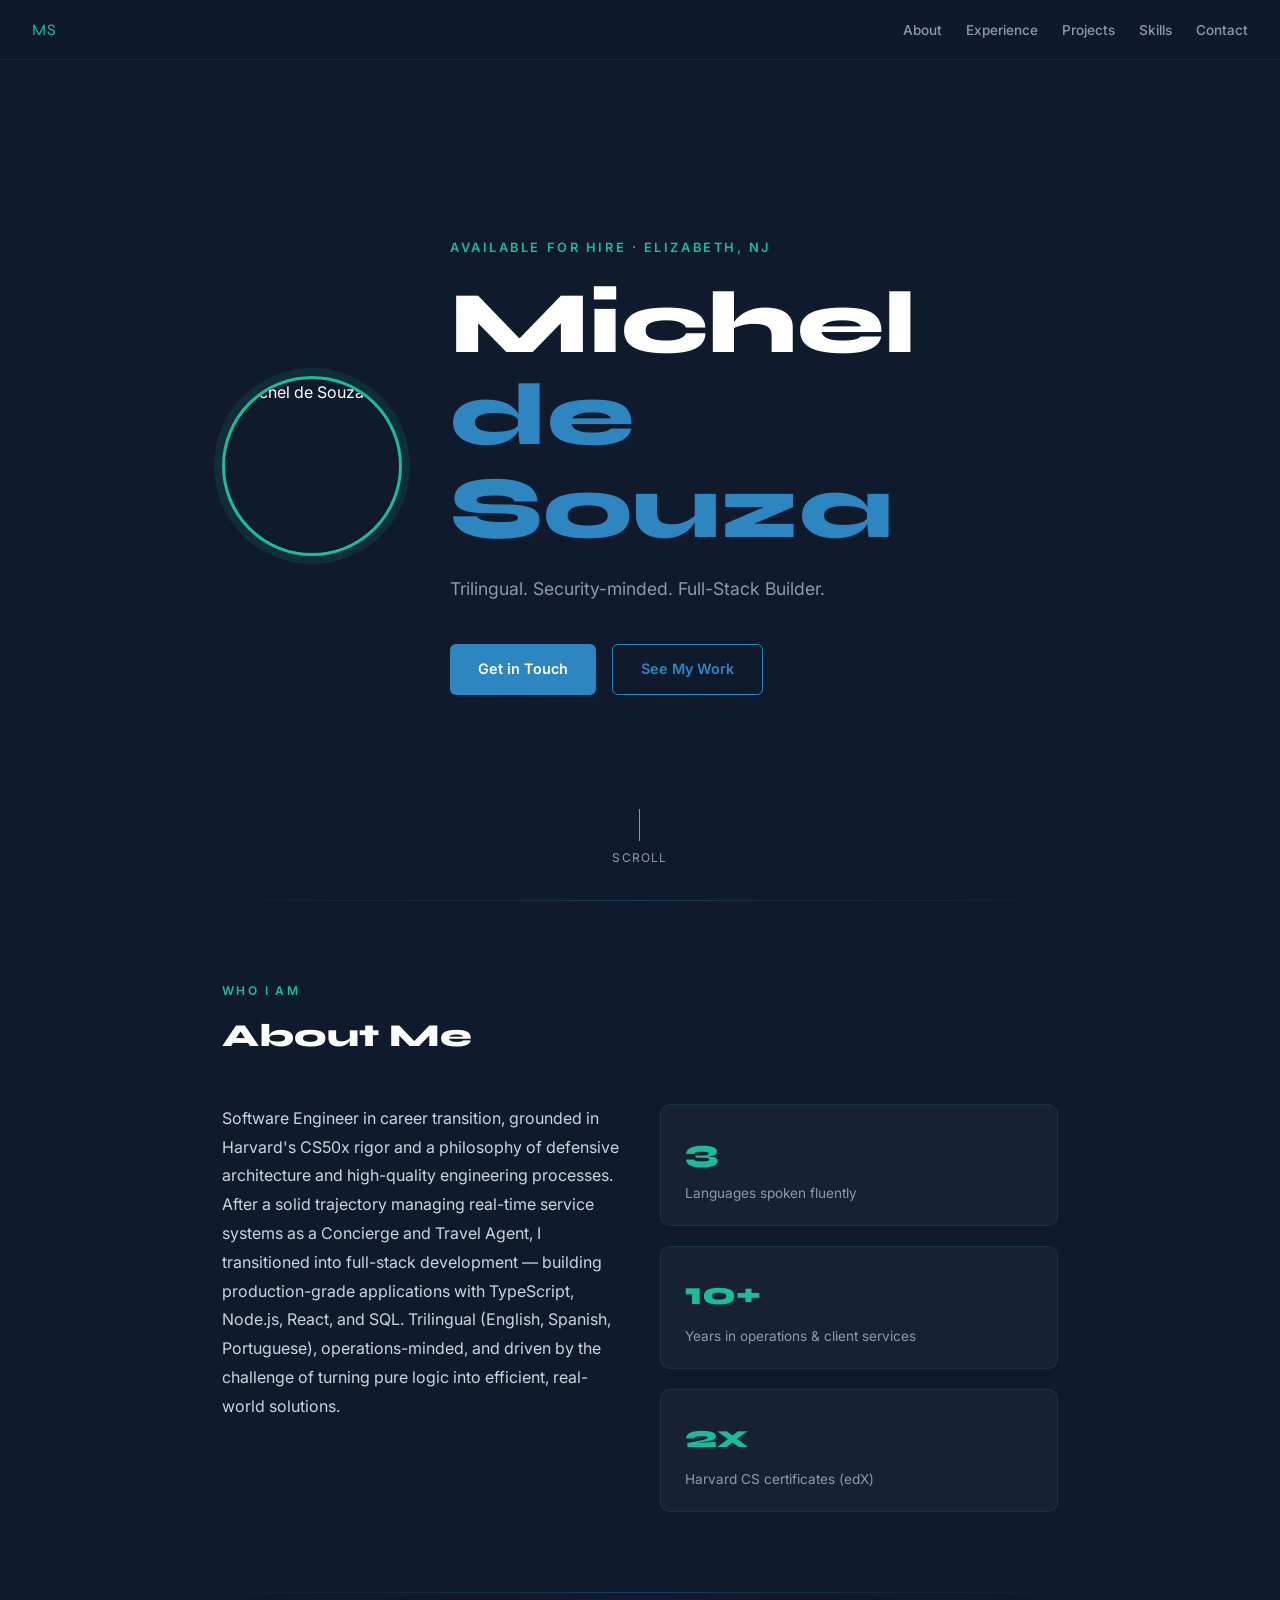
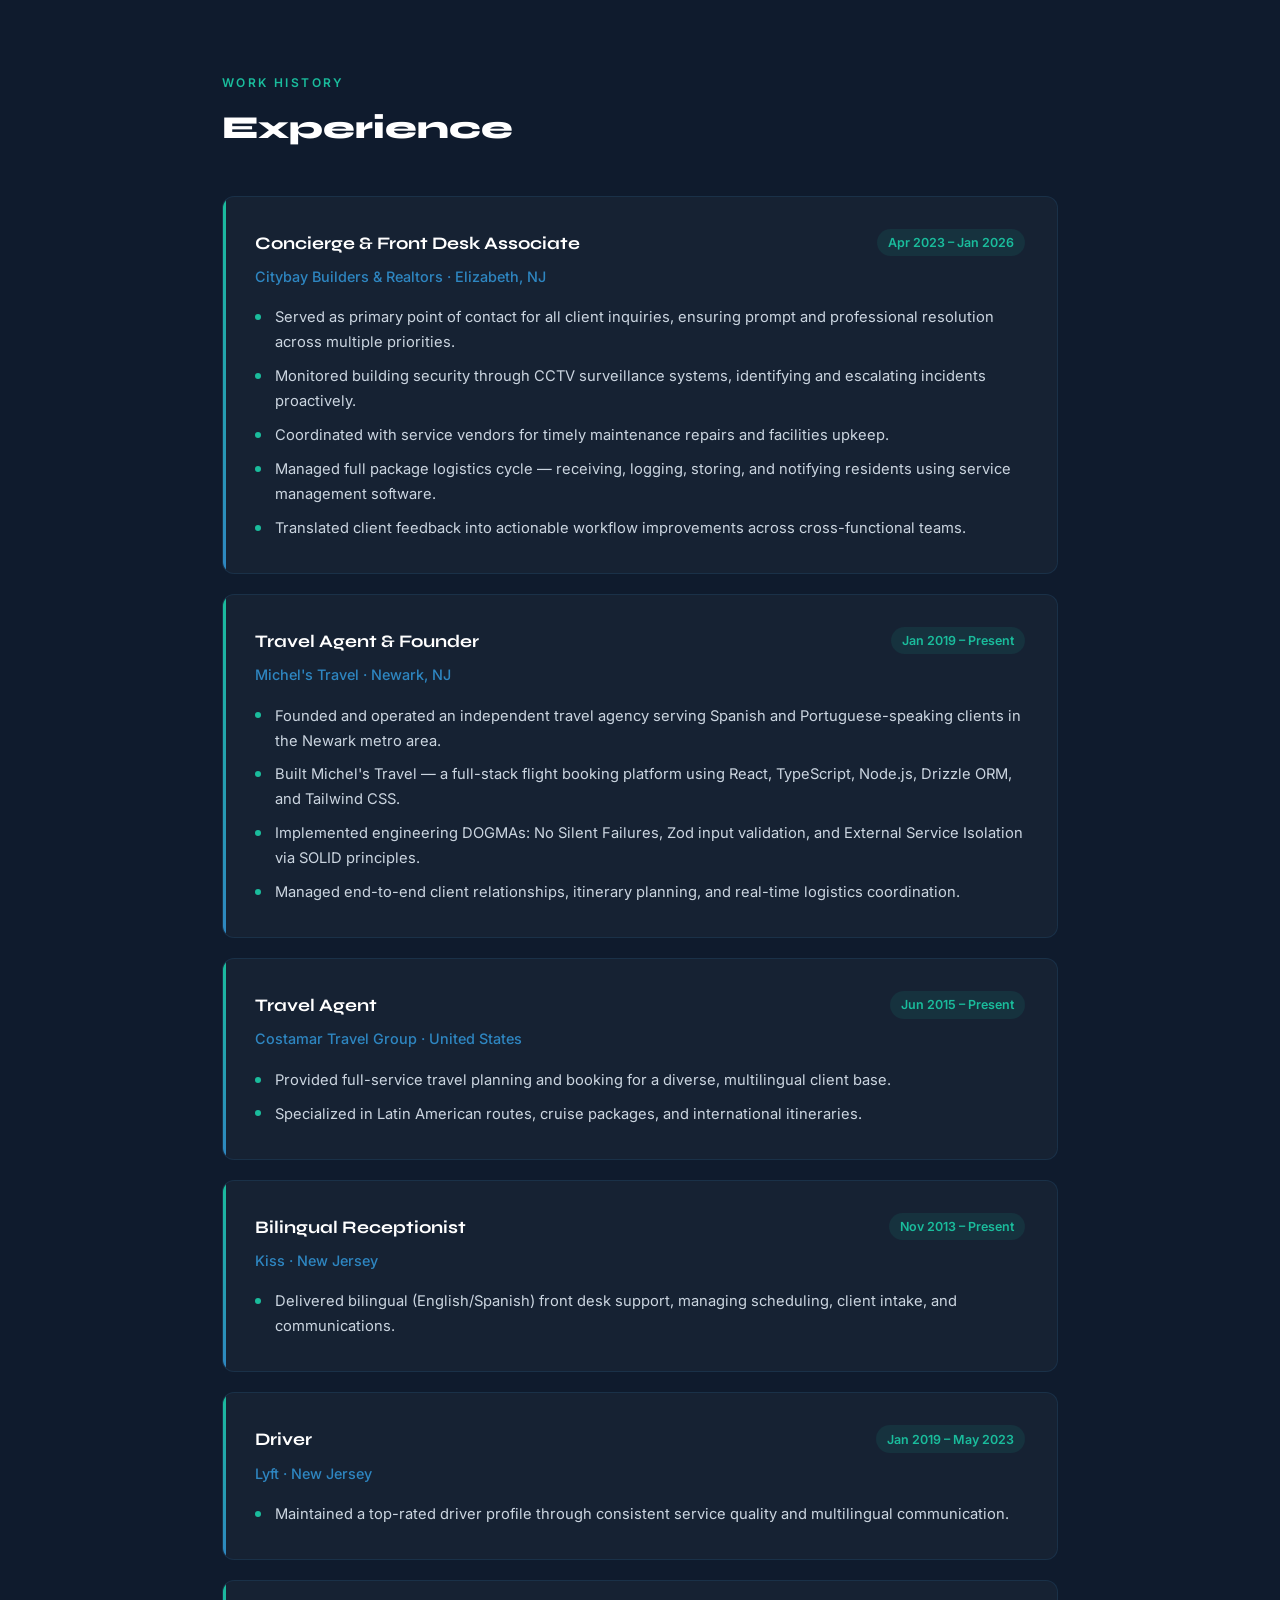
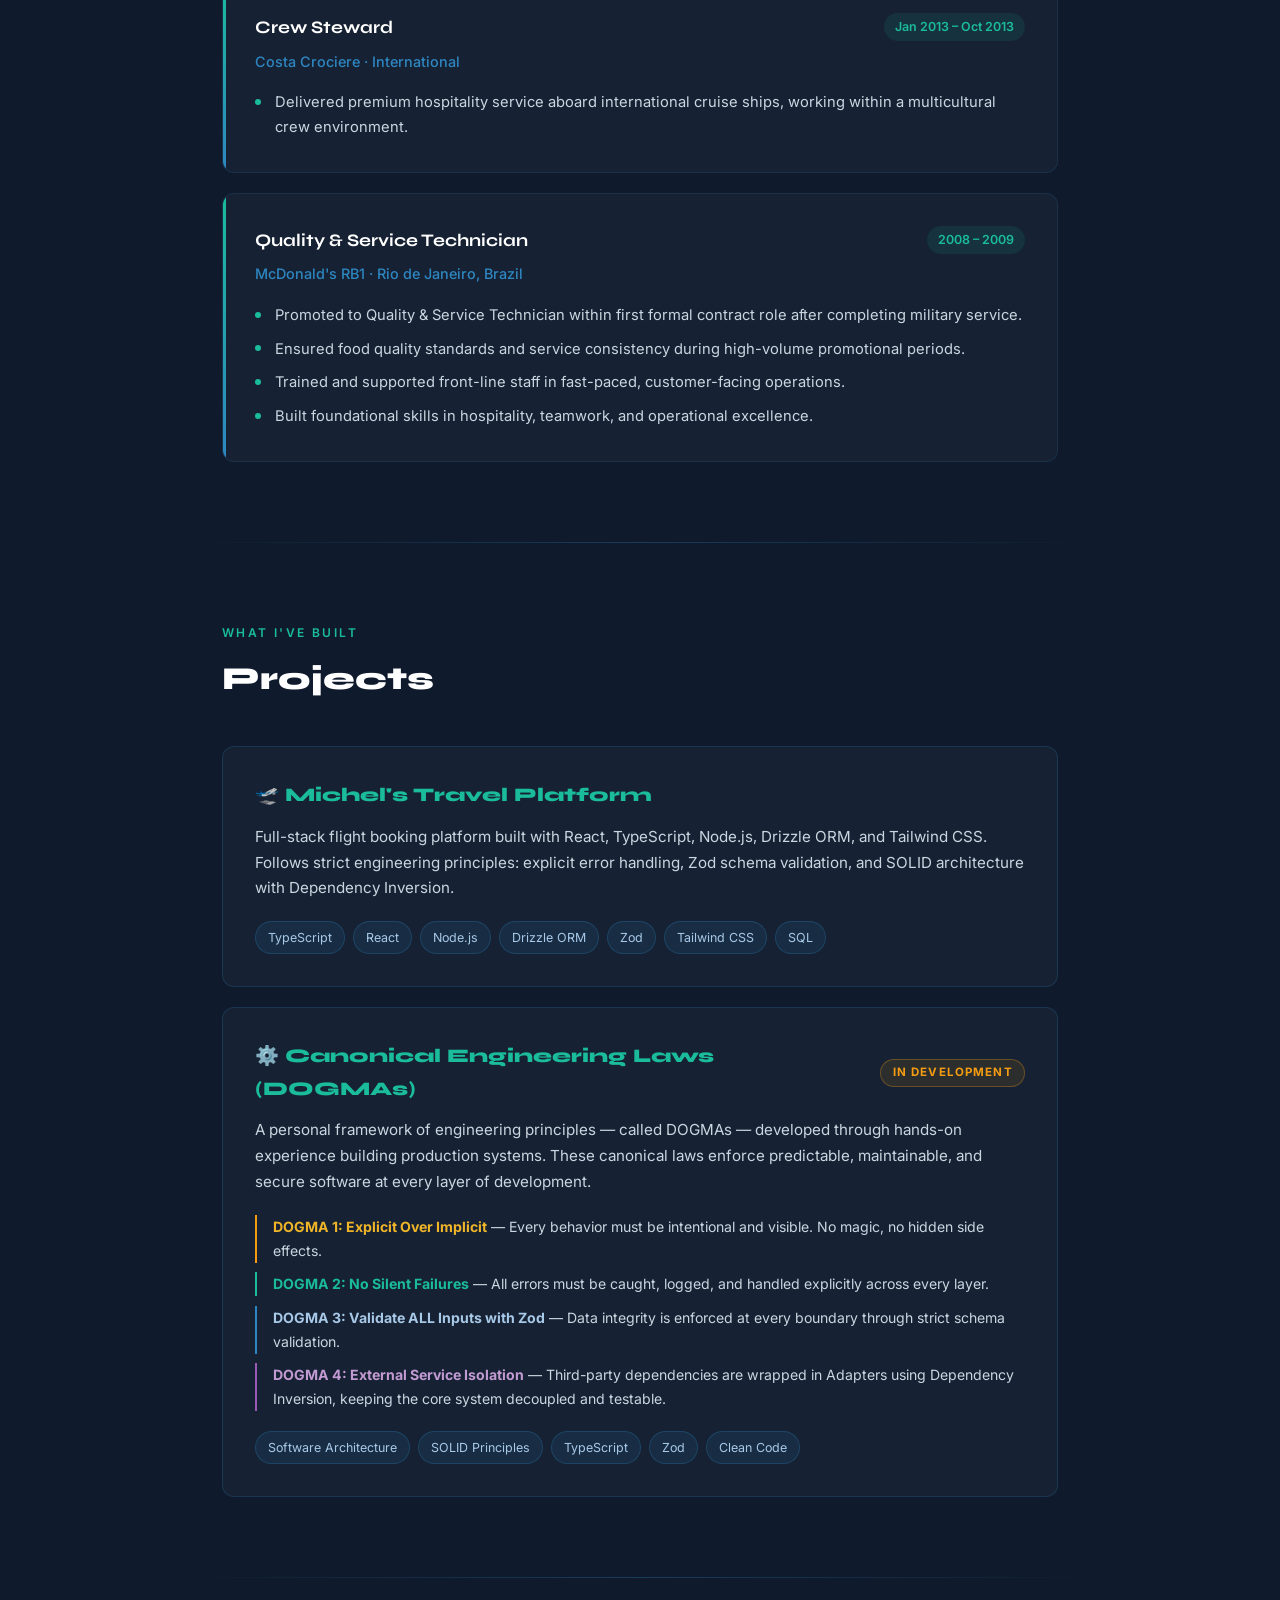
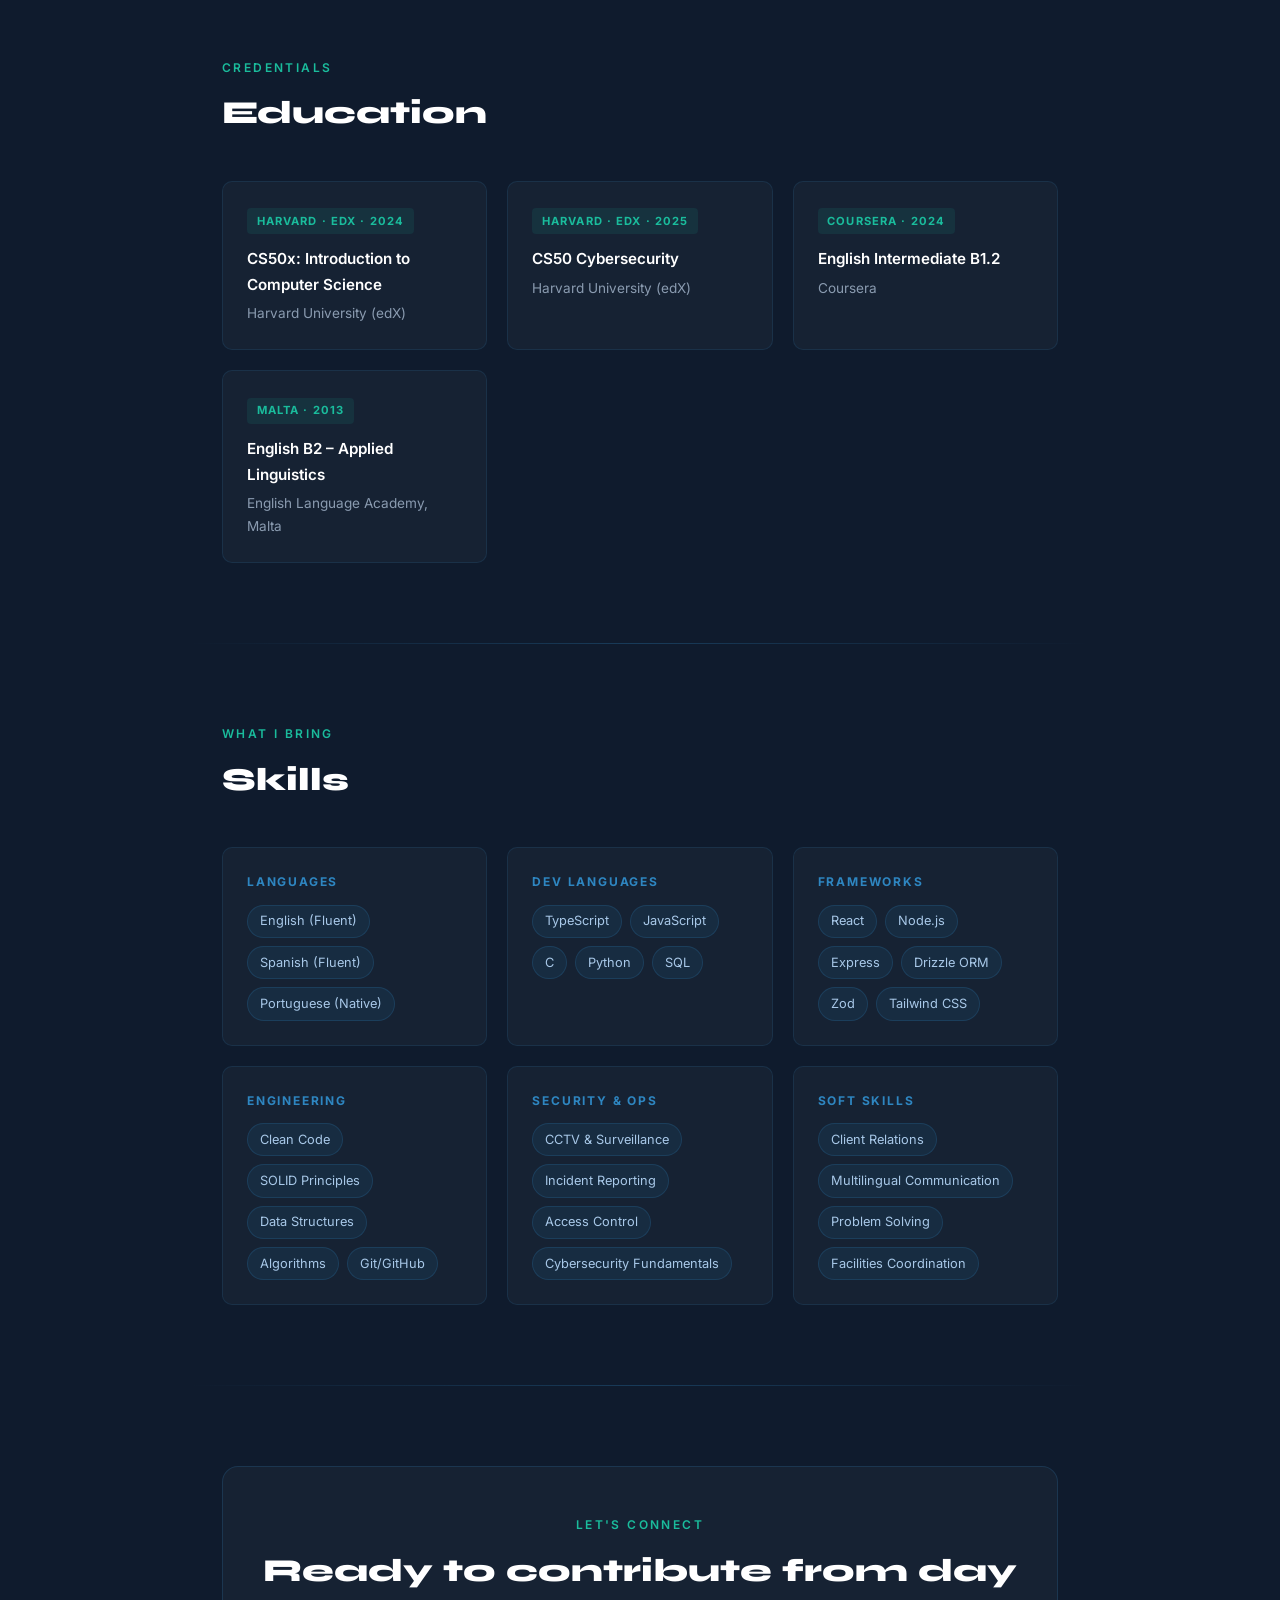
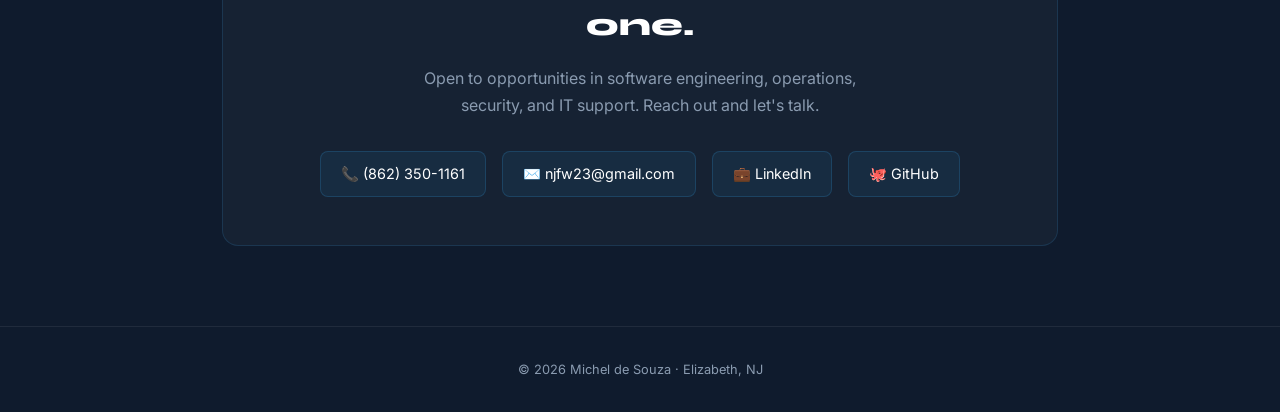
==== index.html @ 1936a8ec "Add files via upload" ====
<!DOCTYPE html>
<html lang="en">
<head>
  <meta charset="UTF-8" />
  <meta name="viewport" content="width=device-width, initial-scale=1.0" />
  <title>Michel de Souza</title>
  <link rel="preconnect" href="https://fonts.googleapis.com" />
  <link href="https://fonts.googleapis.com/css2?family=Inter:wght@300;400;500;600&family=Syne:wght@700;800&display=swap" rel="stylesheet" />
  <style>
    *, *::before, *::after { box-sizing: border-box; margin: 0; padding: 0; }
    :root {
      --navy:#0f1b2d; --blue:#1e3a5f; --accent:#2e86c1; --teal:#1abc9c;
      --muted:#8a9bb0; --white:#ffffff; --card:#162233;
    }
    html { scroll-behavior: smooth; }
    body { font-family: 'Inter', sans-serif; background: var(--navy); color: var(--white); line-height: 1.7; }

    nav {
      position: fixed; top: 0; left: 0; right: 0; z-index: 100;
      display: flex; justify-content: space-between; align-items: center;
      padding: 1rem 2rem;
      background: rgba(15,27,45,0.92); backdrop-filter: blur(10px);
      border-bottom: 1px solid rgba(46,134,193,0.15);
    }
    .nav-name { font-family: 'Syne', sans-serif; font-size: 1rem; color: var(--teal); letter-spacing: 0.05em; }
    .nav-links { display: flex; gap: 1.5rem; list-style: none; }
    .nav-links a { color: var(--muted); text-decoration: none; font-size: 0.85rem; font-weight: 500; transition: color 0.2s; }
    .nav-links a:hover { color: var(--teal); }

    .hero {
      min-height: 100vh; display: flex; flex-direction: column; justify-content: center;
      padding: 6rem 2rem 4rem; max-width: 900px; margin: 0 auto; position: relative;
    }
    .hero-inner { display: flex; align-items: center; gap: 3rem; }
    .hero-photo {
      flex-shrink: 0; width: 180px; height: 180px; border-radius: 50%;
      object-fit: cover; object-position: center top;
      border: 3px solid var(--teal);
      box-shadow: 0 0 0 8px rgba(26,188,156,0.12);
      opacity: 0; animation: fadeUp 0.6s 0.15s forwards;
    }
    .hero-text { flex: 1; }
    .hero-eyebrow { font-size: 0.8rem; font-weight: 600; letter-spacing: 0.2em; color: var(--teal); text-transform: uppercase; margin-bottom: 1.2rem; opacity: 0; animation: fadeUp 0.6s 0.1s forwards; }
    .hero h1 { font-family: 'Syne', sans-serif; font-size: clamp(2.8rem, 8vw, 5.5rem); font-weight: 800; line-height: 1.05; opacity: 0; animation: fadeUp 0.6s 0.2s forwards; }
    .hero h1 span { color: var(--accent); }
    .hero-tagline { font-size: 1.1rem; color: var(--muted); margin-top: 1.2rem; max-width: 540px; opacity: 0; animation: fadeUp 0.6s 0.35s forwards; }
    .hero-actions { display: flex; gap: 1rem; margin-top: 2.5rem; flex-wrap: wrap; opacity: 0; animation: fadeUp 0.6s 0.5s forwards; }
    .btn { display: inline-flex; align-items: center; gap: 0.5rem; padding: 0.75rem 1.75rem; border-radius: 6px; font-weight: 600; font-size: 0.9rem; text-decoration: none; transition: all 0.2s; border: none; cursor: pointer; }
    .btn-primary { background: var(--accent); color: var(--white); }
    .btn-primary:hover { background: #2574a9; transform: translateY(-1px); }
    .btn-outline { border: 1.5px solid var(--accent); color: var(--accent); background: transparent; }
    .btn-outline:hover { background: rgba(46,134,193,0.1); transform: translateY(-1px); }
    .scroll-hint { position: absolute; bottom: 2rem; left: 0; right: 0; display: flex; justify-content: center; opacity: 0; animation: fadeUp 0.6s 0.9s forwards; }
    .scroll-hint span { font-size: 0.75rem; color: var(--muted); letter-spacing: 0.1em; text-transform: uppercase; display: flex; flex-direction: column; align-items: center; gap: 0.4rem; }
    .scroll-arrow { width: 1px; height: 32px; background: var(--muted); animation: scrollPulse 1.5s ease-in-out infinite; }

    section { padding: 5rem 2rem; max-width: 900px; margin: 0 auto; }
    .section-label { font-size: 0.75rem; font-weight: 600; letter-spacing: 0.2em; color: var(--teal); text-transform: uppercase; margin-bottom: 0.5rem; }
    .section-title { font-family: 'Syne', sans-serif; font-size: 2rem; font-weight: 800; margin-bottom: 2.5rem; }
    .section-divider { width: 100%; height: 1px; background: linear-gradient(to right, transparent, rgba(46,134,193,0.3), transparent); max-width: 900px; margin: 0 auto; }

    .about-grid { display: grid; grid-template-columns: 1fr 1fr; gap: 2.5rem; align-items: start; }
    .about-text { font-size: 1rem; color: #cbd5e0; line-height: 1.8; }
    .about-stats { display: flex; flex-direction: column; gap: 1.25rem; }
    .stat-card { background: var(--card); border: 1px solid rgba(46,134,193,0.15); border-radius: 10px; padding: 1.25rem 1.5rem; }
    .stat-number { font-family: 'Syne', sans-serif; font-size: 2rem; font-weight: 800; color: var(--teal); }
    .stat-desc { font-size: 0.85rem; color: var(--muted); margin-top: 0.2rem; }

    .exp-list { display: flex; flex-direction: column; gap: 1.25rem; }
    .exp-card { background: var(--card); border: 1px solid rgba(46,134,193,0.15); border-radius: 12px; padding: 2rem; position: relative; overflow: hidden; }
    .exp-card::before { content: ''; position: absolute; left: 0; top: 0; bottom: 0; width: 3px; background: linear-gradient(to bottom, var(--teal), var(--accent)); }
    .exp-header { display: flex; justify-content: space-between; align-items: flex-start; flex-wrap: wrap; gap: 0.5rem; margin-bottom: 0.4rem; }
    .exp-title { font-family: 'Syne', sans-serif; font-size: 1.1rem; font-weight: 700; }
    .exp-period { font-size: 0.78rem; color: var(--teal); font-weight: 600; background: rgba(26,188,156,0.1); padding: 0.2rem 0.7rem; border-radius: 20px; white-space: nowrap; }
    .exp-company { color: var(--accent); font-size: 0.9rem; font-weight: 500; margin-bottom: 1rem; }
    .exp-bullets { list-style: none; display: flex; flex-direction: column; gap: 0.55rem; }
    .exp-bullets li { font-size: 0.92rem; color: #cbd5e0; padding-left: 1.25rem; position: relative; }
    .exp-bullets li::before { content: ''; position: absolute; left: 0; top: 0.6em; width: 6px; height: 6px; border-radius: 50%; background: var(--teal); }

    .project-card { background: var(--card); border: 1px solid rgba(46,134,193,0.2); border-radius: 12px; padding: 2rem; }
    .project-name { font-family: 'Syne', sans-serif; font-size: 1.2rem; font-weight: 800; margin-bottom: 0.75rem; color: var(--teal); }
    .project-desc { font-size: 0.95rem; color: #cbd5e0; margin-bottom: 1.25rem; line-height: 1.7; }
    .tech-tags { display: flex; flex-wrap: wrap; gap: 0.5rem; }
    .tech-tag { font-size: 0.78rem; background: rgba(46,134,193,0.12); color: #a8c8e8; padding: 0.3rem 0.75rem; border-radius: 20px; border: 1px solid rgba(46,134,193,0.25); }

    .edu-grid { display: grid; grid-template-columns: repeat(auto-fill, minmax(240px,1fr)); gap: 1.25rem; }
    .edu-card { background: var(--card); border: 1px solid rgba(46,134,193,0.15); border-radius: 10px; padding: 1.5rem; }
    .edu-badge { display: inline-block; font-size: 0.7rem; font-weight: 700; letter-spacing: 0.1em; text-transform: uppercase; color: var(--teal); background: rgba(26,188,156,0.1); padding: 0.2rem 0.6rem; border-radius: 4px; margin-bottom: 0.75rem; }
    .edu-degree { font-weight: 600; font-size: 0.95rem; margin-bottom: 0.3rem; }
    .edu-school { font-size: 0.85rem; color: var(--muted); }

    .skills-grid { display: grid; grid-template-columns: repeat(auto-fill, minmax(260px, 1fr)); gap: 1.25rem; }
    .skill-card { background: var(--card); border: 1px solid rgba(46,134,193,0.15); border-radius: 10px; padding: 1.5rem; }
    .skill-cat { font-size: 0.75rem; font-weight: 700; letter-spacing: 0.15em; text-transform: uppercase; color: var(--accent); margin-bottom: 0.75rem; }
    .skill-tags { display: flex; flex-wrap: wrap; gap: 0.5rem; }
    .skill-tag { font-size: 0.8rem; background: rgba(46,134,193,0.1); color: #a8c8e8; padding: 0.3rem 0.75rem; border-radius: 20px; border: 1px solid rgba(46,134,193,0.2); }

    .contact-card { background: var(--card); border: 1px solid rgba(46,134,193,0.2); border-radius: 16px; padding: 3rem 2.5rem; text-align: center; }
    .contact-card p { color: var(--muted); max-width: 480px; margin: 0.75rem auto 2rem; }
    .contact-links { display: flex; justify-content: center; gap: 1rem; flex-wrap: wrap; }
    .contact-item { display: flex; align-items: center; gap: 0.5rem; background: rgba(46,134,193,0.1); border: 1px solid rgba(46,134,193,0.25); padding: 0.6rem 1.25rem; border-radius: 8px; color: var(--white); font-size: 0.9rem; text-decoration: none; transition: all 0.2s; }
    .contact-item:hover { background: rgba(46,134,193,0.2); transform: translateY(-1px); }

    footer { text-align: center; padding: 2rem; border-top: 1px solid rgba(255,255,255,0.07); color: var(--muted); font-size: 0.8rem; }

    @keyframes fadeUp { from { opacity: 0; transform: translateY(20px); } to { opacity: 1; transform: translateY(0); } }
    @keyframes scrollPulse { 0%, 100% { opacity: 0.3; } 50% { opacity: 1; } }
    @media (max-width: 640px) { nav { padding: 0.75rem 1rem; } .nav-links { gap: 0.75rem; } .about-grid { grid-template-columns: 1fr; } .hero-inner { flex-direction: column; text-align: center; gap: 1.5rem; } .hero-photo { width: 130px; height: 130px; } }
  </style>
</head>
<body>

<nav>
  <div class="nav-name">MS</div>
  <ul class="nav-links">
    <li><a href="#about">About</a></li>
    <li><a href="#experience">Experience</a></li>
    <li><a href="#projects">Projects</a></li>
    <li><a href="#skills">Skills</a></li>
    <li><a href="#contact">Contact</a></li>
  </ul>
</nav>

<div class="hero">
  <div class="hero-inner">
    <img src="photo.jpg" alt="Michel de Souza" class="hero-photo" />
    <div class="hero-text">
      <div class="hero-eyebrow">Available for hire · Elizabeth, NJ</div>
      <h1>Michel <span>de Souza</span></h1>
      <p class="hero-tagline">Trilingual. Security-minded. Full-Stack Builder.</p>
      <div class="hero-actions">
        <a href="#contact" class="btn btn-primary">Get in Touch</a>
        <a href="#projects" class="btn btn-outline">See My Work</a>
      </div>
    </div>
  </div>
  <div class="scroll-hint"><span><div class="scroll-arrow"></div>scroll</span></div>
</div>

<div class="section-divider"></div>

<section id="about">
  <div class="section-label">Who I am</div>
  <div class="section-title">About Me</div>
  <div class="about-grid">
    <p class="about-text">Software Engineer in career transition, grounded in Harvard's CS50x rigor and a philosophy of defensive architecture and high-quality engineering processes. After a solid trajectory managing real-time service systems as a Concierge and Travel Agent, I transitioned into full-stack development — building production-grade applications with TypeScript, Node.js, React, and SQL. Trilingual (English, Spanish, Portuguese), operations-minded, and driven by the challenge of turning pure logic into efficient, real-world solutions.</p>
    <div class="about-stats">
      <div class="stat-card"><div class="stat-number">3</div><div class="stat-desc">Languages spoken fluently</div></div>
      <div class="stat-card"><div class="stat-number">10+</div><div class="stat-desc">Years in operations & client services</div></div>
      <div class="stat-card"><div class="stat-number">2x</div><div class="stat-desc">Harvard CS certificates (edX)</div></div>
    </div>
  </div>
</section>

<div class="section-divider"></div>

<section id="experience">
  <div class="section-label">Work History</div>
  <div class="section-title">Experience</div>
  <div class="exp-list">

    <div class="exp-card">
      <div class="exp-header"><div class="exp-title">Concierge & Front Desk Associate</div><div class="exp-period">Apr 2023 – Jan 2026</div></div>
      <div class="exp-company">Citybay Builders & Realtors · Elizabeth, NJ</div>
      <ul class="exp-bullets">
        <li>Served as primary point of contact for all client inquiries, ensuring prompt and professional resolution across multiple priorities.</li>
        <li>Monitored building security through CCTV surveillance systems, identifying and escalating incidents proactively.</li>
        <li>Coordinated with service vendors for timely maintenance repairs and facilities upkeep.</li>
        <li>Managed full package logistics cycle — receiving, logging, storing, and notifying residents using service management software.</li>
        <li>Translated client feedback into actionable workflow improvements across cross-functional teams.</li>
      </ul>
    </div>

    <div class="exp-card">
      <div class="exp-header"><div class="exp-title">Travel Agent & Founder</div><div class="exp-period">Jan 2019 – Present</div></div>
      <div class="exp-company">Michel's Travel · Newark, NJ</div>
      <ul class="exp-bullets">
        <li>Founded and operated an independent travel agency serving Spanish and Portuguese-speaking clients in the Newark metro area.</li>
        <li>Built Michel's Travel — a full-stack flight booking platform using React, TypeScript, Node.js, Drizzle ORM, and Tailwind CSS.</li>
        <li>Implemented engineering DOGMAs: No Silent Failures, Zod input validation, and External Service Isolation via SOLID principles.</li>
        <li>Managed end-to-end client relationships, itinerary planning, and real-time logistics coordination.</li>
      </ul>
    </div>

    <div class="exp-card">
      <div class="exp-header"><div class="exp-title">Travel Agent</div><div class="exp-period">Jun 2015 – Present</div></div>
      <div class="exp-company">Costamar Travel Group · United States</div>
      <ul class="exp-bullets">
        <li>Provided full-service travel planning and booking for a diverse, multilingual client base.</li>
        <li>Specialized in Latin American routes, cruise packages, and international itineraries.</li>
      </ul>
    </div>

    <div class="exp-card">
      <div class="exp-header"><div class="exp-title">Bilingual Receptionist</div><div class="exp-period">Nov 2013 – Present</div></div>
      <div class="exp-company">Kiss · New Jersey</div>
      <ul class="exp-bullets">
        <li>Delivered bilingual (English/Spanish) front desk support, managing scheduling, client intake, and communications.</li>
      </ul>
    </div>

    <div class="exp-card">
      <div class="exp-header"><div class="exp-title">Driver</div><div class="exp-period">Jan 2019 – May 2023</div></div>
      <div class="exp-company">Lyft · New Jersey</div>
      <ul class="exp-bullets">
        <li>Maintained a top-rated driver profile through consistent service quality and multilingual communication.</li>
      </ul>
    </div>

    <div class="exp-card">
      <div class="exp-header"><div class="exp-title">Crew Steward</div><div class="exp-period">Jan 2013 – Oct 2013</div></div>
      <div class="exp-company">Costa Crociere · International</div>
      <ul class="exp-bullets">
        <li>Delivered premium hospitality service aboard international cruise ships, working within a multicultural crew environment.</li>
      </ul>
    </div>

    <div class="exp-card">
      <div class="exp-header"><div class="exp-title">Quality & Service Technician</div><div class="exp-period">2008 – 2009</div></div>
      <div class="exp-company">McDonald's RB1 · Rio de Janeiro, Brazil</div>
      <ul class="exp-bullets">
        <li>Promoted to Quality & Service Technician within first formal contract role after completing military service.</li>
        <li>Ensured food quality standards and service consistency during high-volume promotional periods.</li>
        <li>Trained and supported front-line staff in fast-paced, customer-facing operations.</li>
        <li>Built foundational skills in hospitality, teamwork, and operational excellence.</li>
      </ul>
    </div>

  </div>
</section>

<div class="section-divider"></div>

<section id="projects">
  <div class="section-label">What I've built</div>
  <div class="section-title">Projects</div>
  <div class="project-card">
    <div class="project-name">🛫 Michel's Travel Platform</div>
    <div class="project-desc">Full-stack flight booking platform built with React, TypeScript, Node.js, Drizzle ORM, and Tailwind CSS. Follows strict engineering principles: explicit error handling, Zod schema validation, and SOLID architecture with Dependency Inversion.</div>
    <div class="tech-tags">
      <span class="tech-tag">TypeScript</span>
      <span class="tech-tag">React</span>
      <span class="tech-tag">Node.js</span>
      <span class="tech-tag">Drizzle ORM</span>
      <span class="tech-tag">Zod</span>
      <span class="tech-tag">Tailwind CSS</span>
      <span class="tech-tag">SQL</span>
    </div>
  </div>

  <div style="margin-top:1.25rem" class="project-card">
    <div style="display:flex;align-items:center;gap:0.75rem;margin-bottom:0.75rem">
      <div class="project-name" style="margin-bottom:0">⚙️ Canonical Engineering Laws (DOGMAs)</div>
      <span style="font-size:0.72rem;font-weight:700;letter-spacing:0.1em;text-transform:uppercase;color:#f39c12;background:rgba(243,156,18,0.1);padding:0.2rem 0.7rem;border-radius:20px;border:1px solid rgba(243,156,18,0.3);white-space:nowrap">In Development</span>
    </div>
    <div class="project-desc">A personal framework of engineering principles — called DOGMAs — developed through hands-on experience building production systems. These canonical laws enforce predictable, maintainable, and secure software at every layer of development.</div>
    <div style="display:flex;flex-direction:column;gap:0.6rem;margin-bottom:1.25rem">
      <div style="font-size:0.88rem;color:#cbd5e0;padding-left:1rem;border-left:2px solid #f39c12"><strong style="color:#f0b429">DOGMA 1: Explicit Over Implicit</strong> — Every behavior must be intentional and visible. No magic, no hidden side effects.</div>
      <div style="font-size:0.88rem;color:#cbd5e0;padding-left:1rem;border-left:2px solid var(--teal)"><strong style="color:var(--teal)">DOGMA 2: No Silent Failures</strong> — All errors must be caught, logged, and handled explicitly across every layer.</div>
      <div style="font-size:0.88rem;color:#cbd5e0;padding-left:1rem;border-left:2px solid var(--accent)"><strong style="color:#a8c8e8">DOGMA 3: Validate ALL Inputs with Zod</strong> — Data integrity is enforced at every boundary through strict schema validation.</div>
      <div style="font-size:0.88rem;color:#cbd5e0;padding-left:1rem;border-left:2px solid #9b59b6"><strong style="color:#c39bd3">DOGMA 4: External Service Isolation</strong> — Third-party dependencies are wrapped in Adapters using Dependency Inversion, keeping the core system decoupled and testable.</div>
    </div>
    <div class="tech-tags">
      <span class="tech-tag">Software Architecture</span>
      <span class="tech-tag">SOLID Principles</span>
      <span class="tech-tag">TypeScript</span>
      <span class="tech-tag">Zod</span>
      <span class="tech-tag">Clean Code</span>
    </div>
  </div>

</section>

<div class="section-divider"></div>

<section id="education">
  <div class="section-label">Credentials</div>
  <div class="section-title">Education</div>
  <div class="edu-grid">
    <div class="edu-card"><div class="edu-badge">Harvard · edX · 2024</div><div class="edu-degree">CS50x: Introduction to Computer Science</div><div class="edu-school">Harvard University (edX)</div></div>
    <div class="edu-card"><div class="edu-badge">Harvard · edX · 2025</div><div class="edu-degree">CS50 Cybersecurity</div><div class="edu-school">Harvard University (edX)</div></div>
    <div class="edu-card"><div class="edu-badge">Coursera · 2024</div><div class="edu-degree">English Intermediate B1.2</div><div class="edu-school">Coursera</div></div>
    <div class="edu-card"><div class="edu-badge">Malta · 2013</div><div class="edu-degree">English B2 – Applied Linguistics</div><div class="edu-school">English Language Academy, Malta</div></div>
  </div>
</section>

<div class="section-divider"></div>

<section id="skills">
  <div class="section-label">What I bring</div>
  <div class="section-title">Skills</div>
  <div class="skills-grid">
    <div class="skill-card"><div class="skill-cat">Languages</div><div class="skill-tags"><span class="skill-tag">English (Fluent)</span><span class="skill-tag">Spanish (Fluent)</span><span class="skill-tag">Portuguese (Native)</span></div></div>
    <div class="skill-card"><div class="skill-cat">Dev Languages</div><div class="skill-tags"><span class="skill-tag">TypeScript</span><span class="skill-tag">JavaScript</span><span class="skill-tag">C</span><span class="skill-tag">Python</span><span class="skill-tag">SQL</span></div></div>
    <div class="skill-card"><div class="skill-cat">Frameworks</div><div class="skill-tags"><span class="skill-tag">React</span><span class="skill-tag">Node.js</span><span class="skill-tag">Express</span><span class="skill-tag">Drizzle ORM</span><span class="skill-tag">Zod</span><span class="skill-tag">Tailwind CSS</span></div></div>
    <div class="skill-card"><div class="skill-cat">Engineering</div><div class="skill-tags"><span class="skill-tag">Clean Code</span><span class="skill-tag">SOLID Principles</span><span class="skill-tag">Data Structures</span><span class="skill-tag">Algorithms</span><span class="skill-tag">Git/GitHub</span></div></div>
    <div class="skill-card"><div class="skill-cat">Security & Ops</div><div class="skill-tags"><span class="skill-tag">CCTV & Surveillance</span><span class="skill-tag">Incident Reporting</span><span class="skill-tag">Access Control</span><span class="skill-tag">Cybersecurity Fundamentals</span></div></div>
    <div class="skill-card"><div class="skill-cat">Soft Skills</div><div class="skill-tags"><span class="skill-tag">Client Relations</span><span class="skill-tag">Multilingual Communication</span><span class="skill-tag">Problem Solving</span><span class="skill-tag">Facilities Coordination</span></div></div>
  </div>
</section>

<div class="section-divider"></div>

<section id="contact">
  <div class="contact-card">
    <div class="section-label" style="margin-bottom:0.5rem">Let's connect</div>
    <div class="section-title" style="margin-bottom:0">Ready to contribute from day one.</div>
    <p>Open to opportunities in software engineering, operations, security, and IT support. Reach out and let's talk.</p>
    <div class="contact-links">
      <a href="tel:18623501161" class="contact-item">📞 (862) 350-1161</a>
      <a href="mailto:njfw23@gmail.com" class="contact-item">✉️ njfw23@gmail.com</a>
      <a href="https://linkedin.com/in/njfw23" target="_blank" class="contact-item">💼 LinkedIn</a>
      <a href="https://github.com/njfw23" target="_blank" class="contact-item">🐙 GitHub</a>
    </div>
  </div>
</section>

<footer><p>© 2026 Michel de Souza · Elizabeth, NJ</p></footer>

</body>
</html>
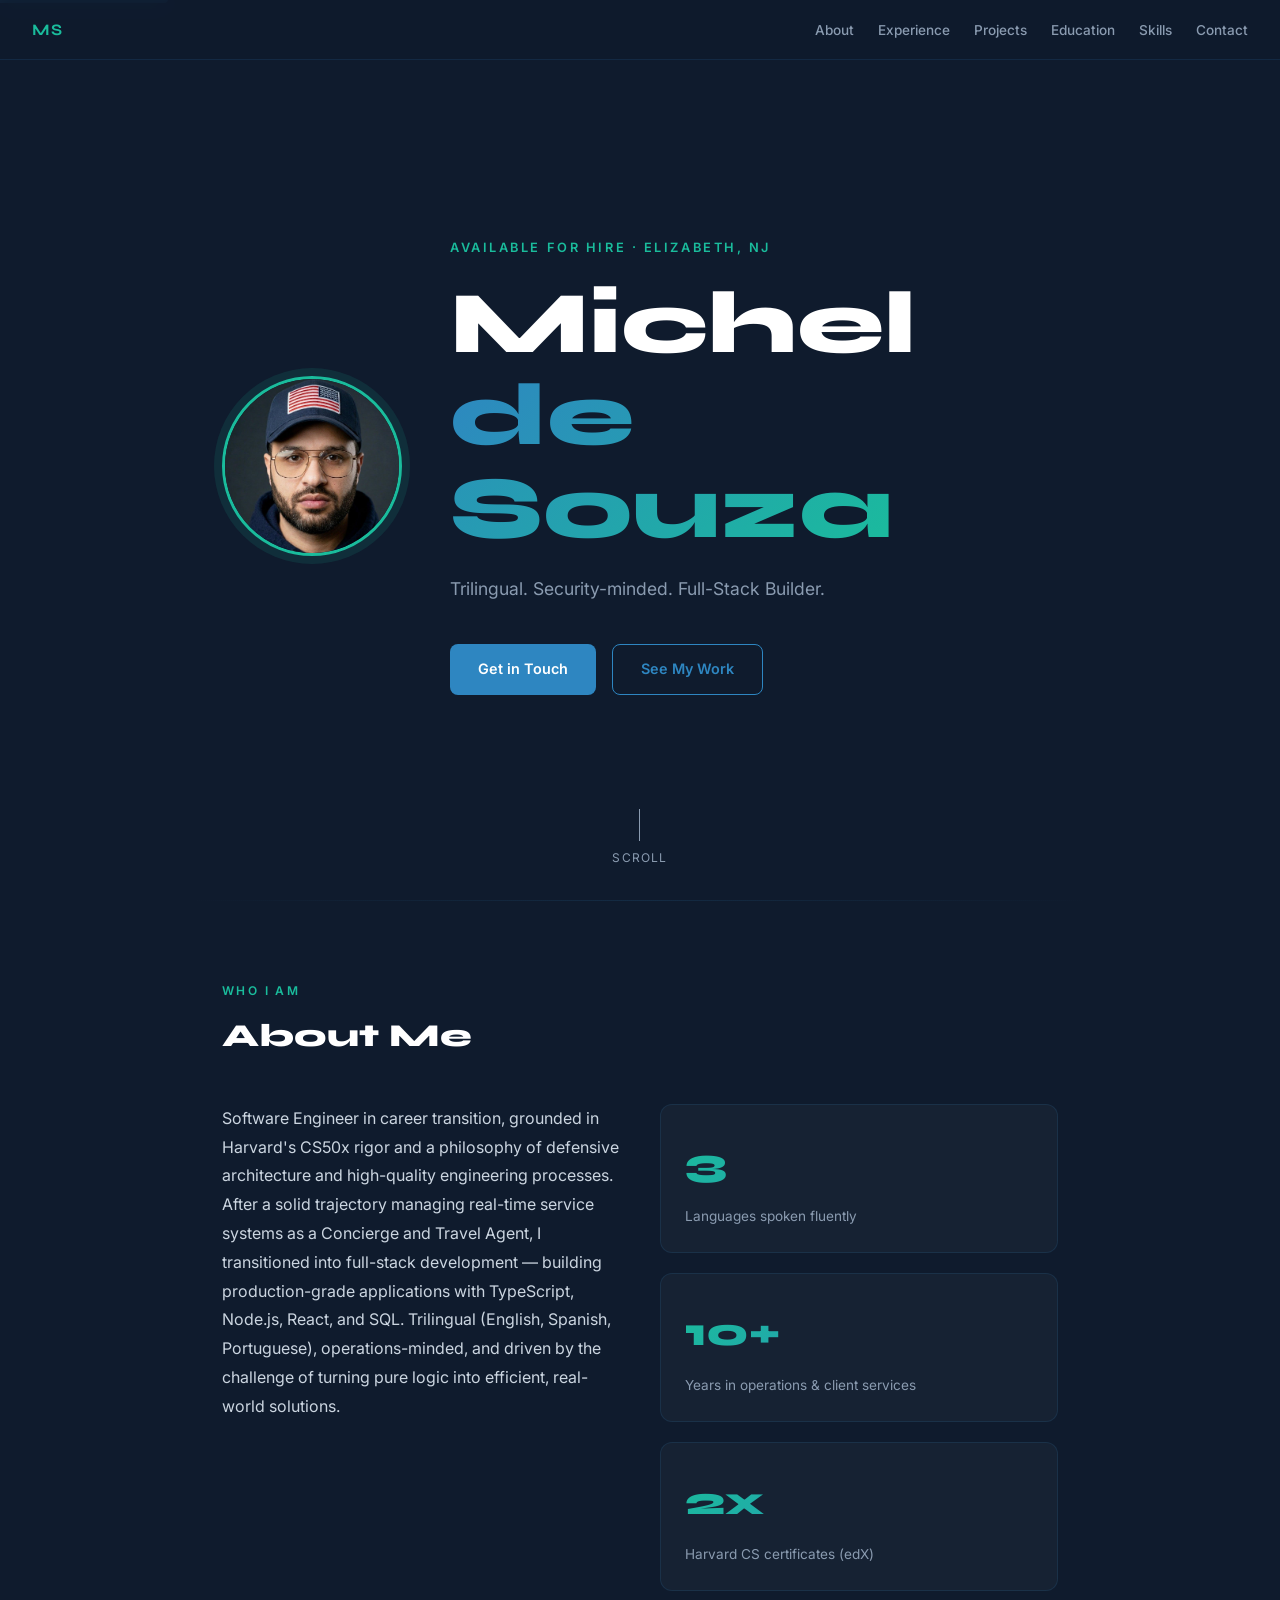
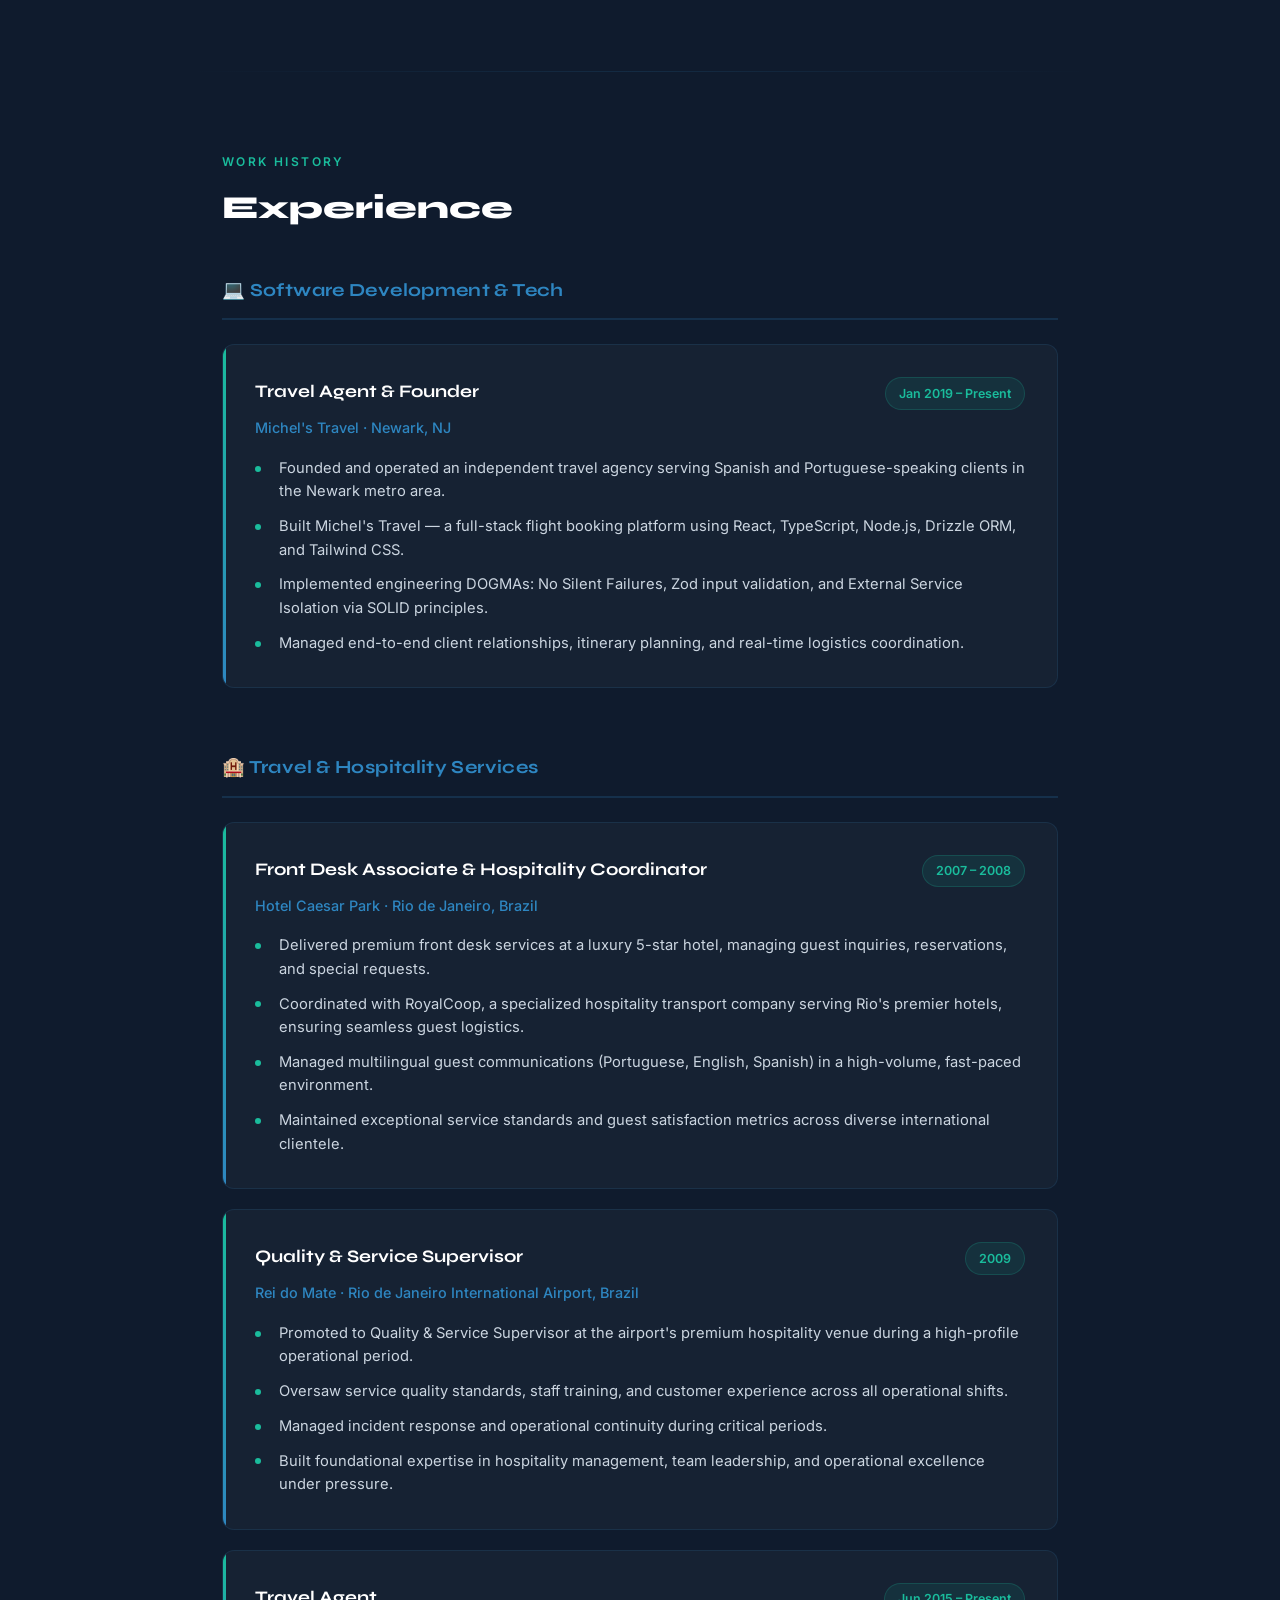
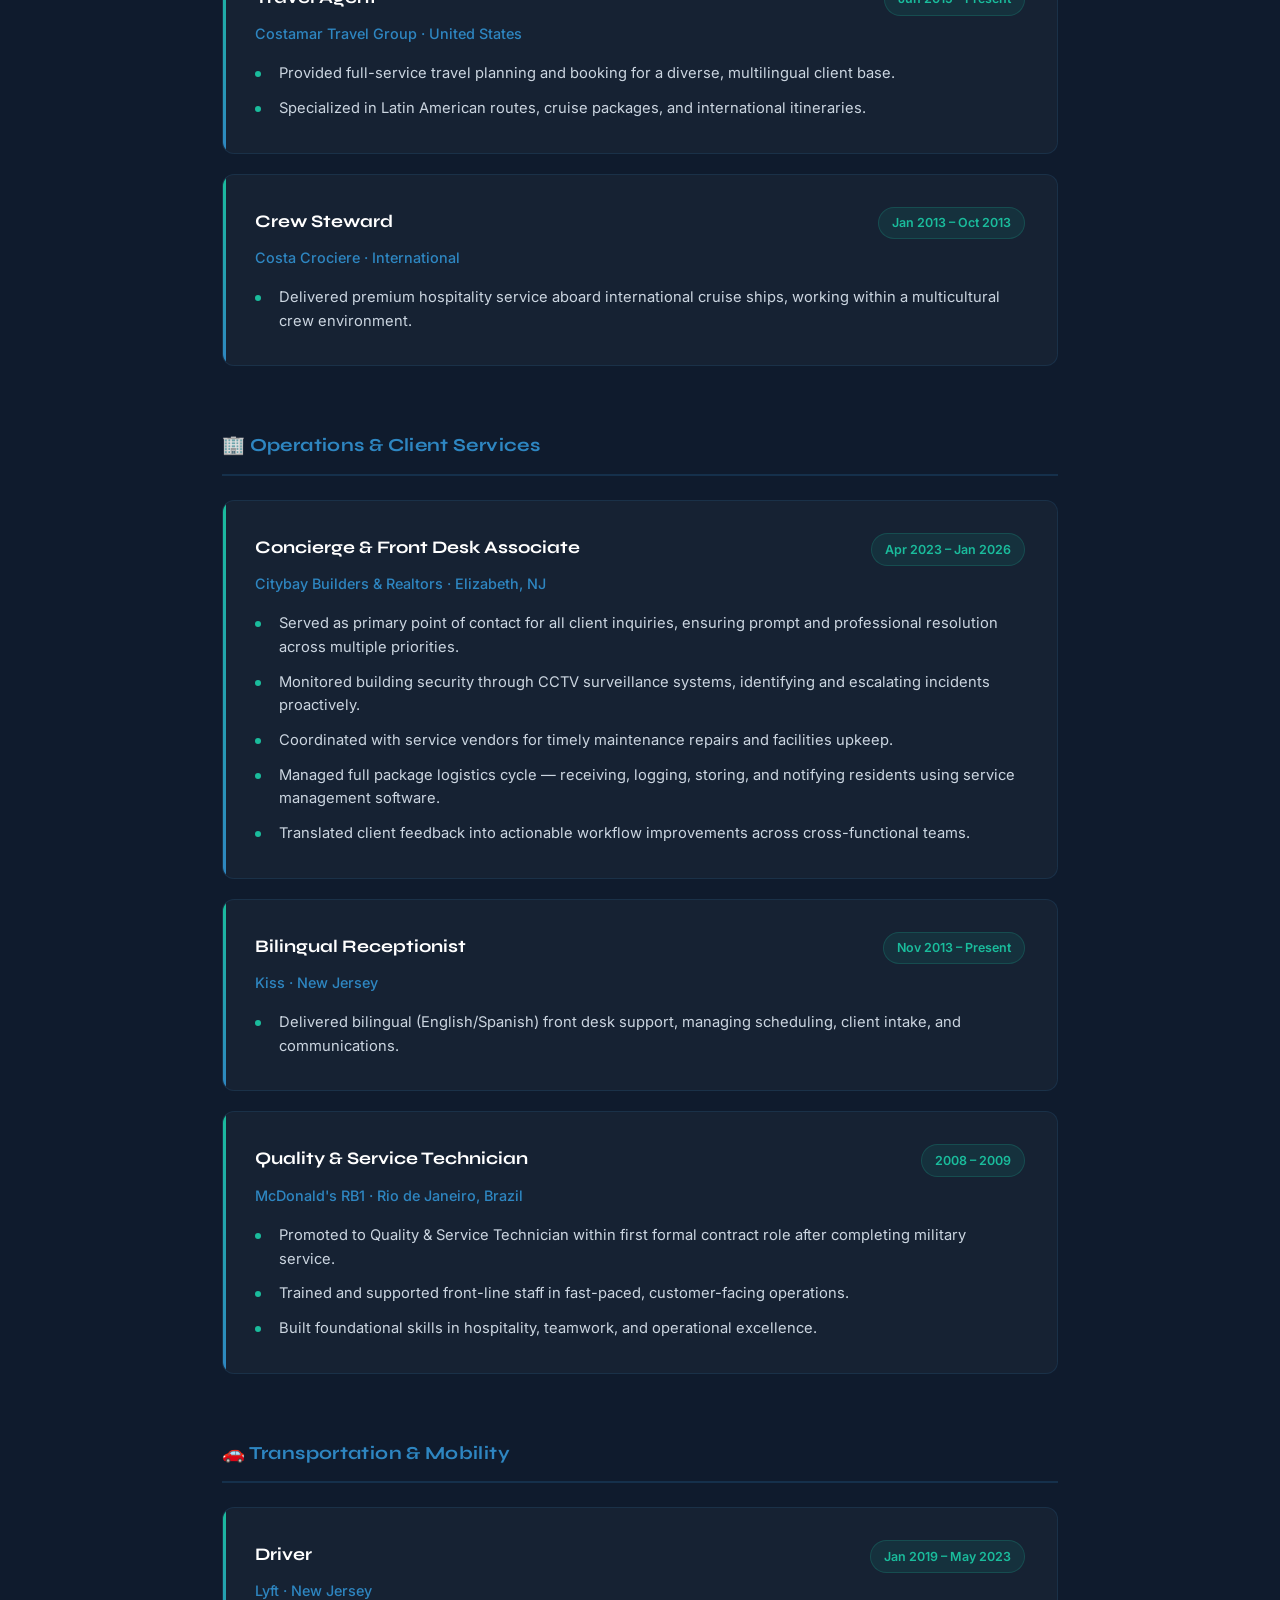
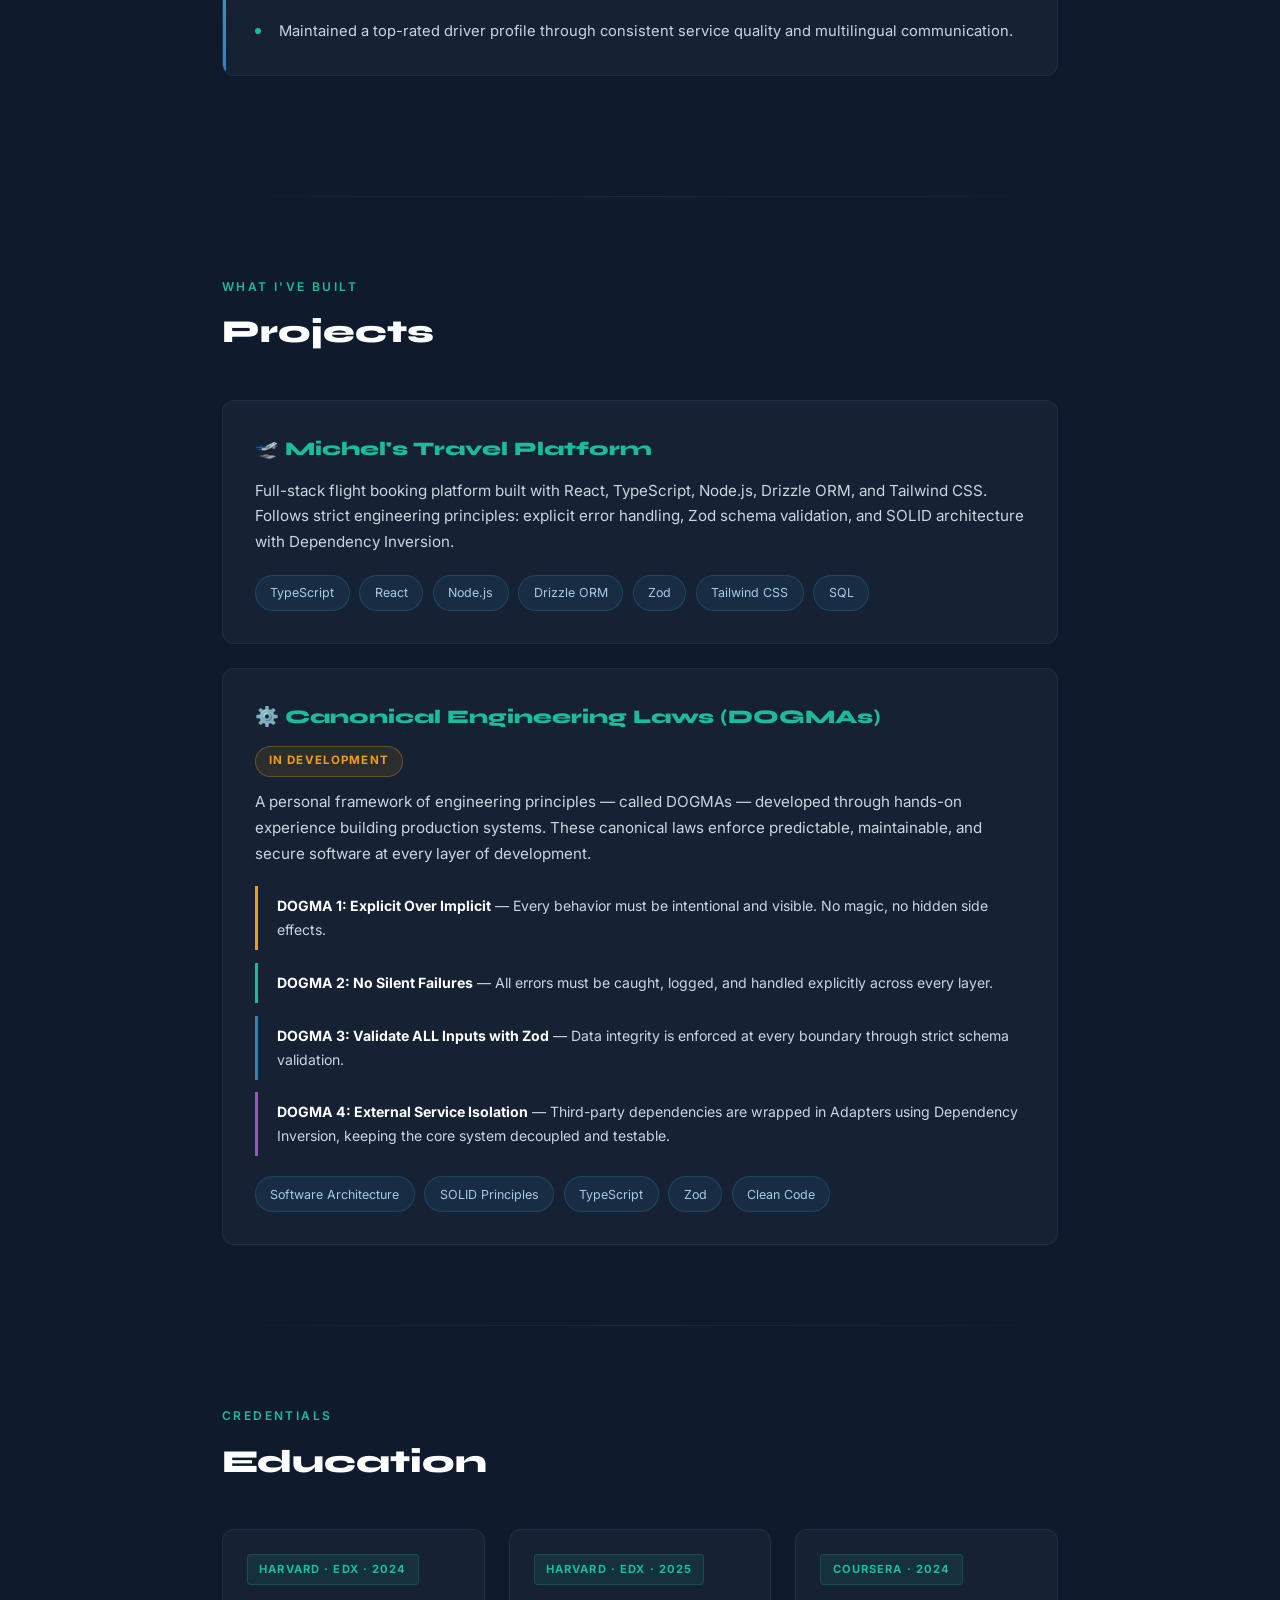
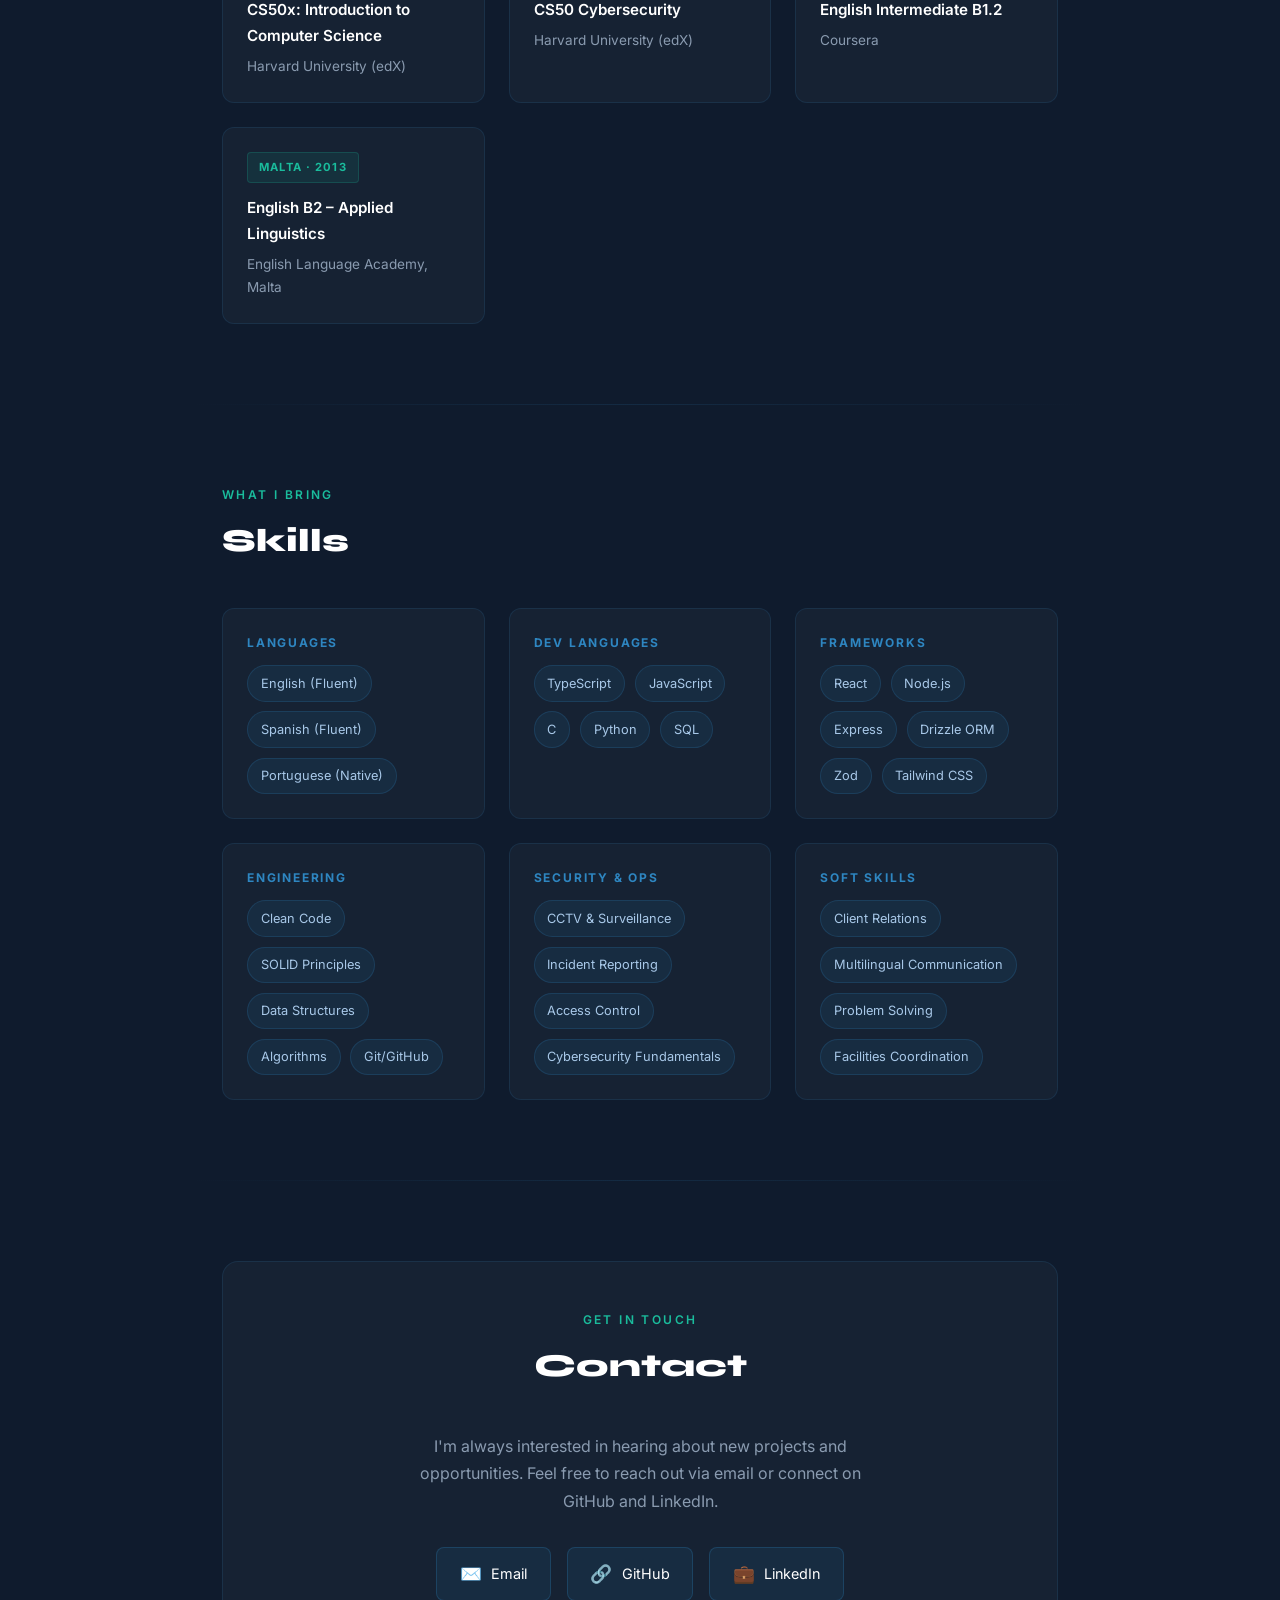
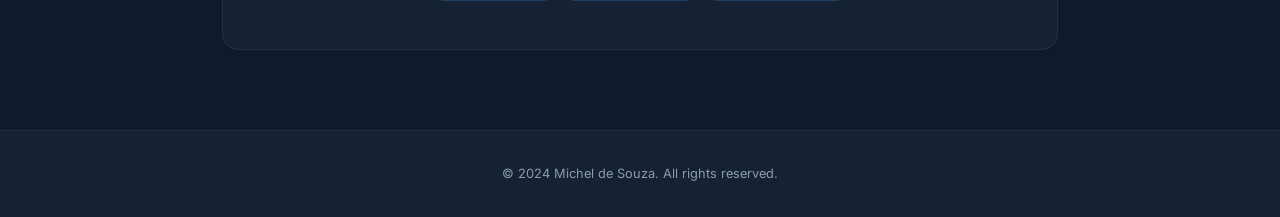
==== commit d1af6793: "Reorganize experience by work categories: Software Development, Travel & Hospitality, Operations, Tr" ====
--- a/index.html
+++ b/index.html
@@ -1,321 +1,430 @@
 <!DOCTYPE html>
 <html lang="en">
 <head>
+  <!-- Meta Tags - SEO & Accessibility -->
   <meta charset="UTF-8" />
   <meta name="viewport" content="width=device-width, initial-scale=1.0" />
-  <title>Michel de Souza</title>
+  <meta name="description" content="Michel de Souza - Full-Stack Software Engineer. Trilingual, security-minded builder based in Elizabeth, NJ. Specializing in TypeScript, React, Node.js, and clean architecture." />
+  <meta name="keywords" content="Software Engineer, Full-Stack Developer, TypeScript, React, Node.js, Elizabeth NJ" />
+  <meta name="author" content="Michel de Souza" />
+  <meta name="theme-color" content="#0f1b2d" />
+  
+  <!-- Open Graph Tags -->
+  <meta property="og:type" content="website" />
+  <meta property="og:url" content="https://njfw50.github.io" />
+  <meta property="og:title" content="Michel de Souza - Full-Stack Software Engineer" />
+  <meta property="og:description" content="Trilingual software engineer specializing in TypeScript, React, and Node.js. Available for hire in Elizabeth, NJ." />
+  <meta property="og:image" content="https://njfw50.github.io/photo.jpg" />
+  <meta property="og:site_name" content="Michel de Souza Portfolio" />
+  
+  <!-- Twitter Card Tags -->
+  <meta name="twitter:card" content="summary_large_image" />
+  <meta name="twitter:title" content="Michel de Souza - Full-Stack Software Engineer" />
+  <meta name="twitter:description" content="Trilingual software engineer specializing in TypeScript, React, and Node.js." />
+  <meta name="twitter:image" content="https://njfw50.github.io/photo.jpg" />
+  
+  <!-- Canonical URL -->
+  <link rel="canonical" href="https://njfw50.github.io" />
+  
+  <!-- Fonts -->
   <link rel="preconnect" href="https://fonts.googleapis.com" />
+  <link rel="preconnect" href="https://fonts.gstatic.com" crossorigin />
   <link href="https://fonts.googleapis.com/css2?family=Inter:wght@300;400;500;600&family=Syne:wght@700;800&display=swap" rel="stylesheet" />
-  <style>
-    *, *::before, *::after { box-sizing: border-box; margin: 0; padding: 0; }
-    :root {
-      --navy:#0f1b2d; --blue:#1e3a5f; --accent:#2e86c1; --teal:#1abc9c;
-      --muted:#8a9bb0; --white:#ffffff; --card:#162233;
-    }
-    html { scroll-behavior: smooth; }
-    body { font-family: 'Inter', sans-serif; background: var(--navy); color: var(--white); line-height: 1.7; }
-
-    nav {
-      position: fixed; top: 0; left: 0; right: 0; z-index: 100;
-      display: flex; justify-content: space-between; align-items: center;
-      padding: 1rem 2rem;
-      background: rgba(15,27,45,0.92); backdrop-filter: blur(10px);
-      border-bottom: 1px solid rgba(46,134,193,0.15);
-    }
-    .nav-name { font-family: 'Syne', sans-serif; font-size: 1rem; color: var(--teal); letter-spacing: 0.05em; }
-    .nav-links { display: flex; gap: 1.5rem; list-style: none; }
-    .nav-links a { color: var(--muted); text-decoration: none; font-size: 0.85rem; font-weight: 500; transition: color 0.2s; }
-    .nav-links a:hover { color: var(--teal); }
-
-    .hero {
-      min-height: 100vh; display: flex; flex-direction: column; justify-content: center;
-      padding: 6rem 2rem 4rem; max-width: 900px; margin: 0 auto; position: relative;
-    }
-    .hero-inner { display: flex; align-items: center; gap: 3rem; }
-    .hero-photo {
-      flex-shrink: 0; width: 180px; height: 180px; border-radius: 50%;
-      object-fit: cover; object-position: center top;
-      border: 3px solid var(--teal);
-      box-shadow: 0 0 0 8px rgba(26,188,156,0.12);
-      opacity: 0; animation: fadeUp 0.6s 0.15s forwards;
-    }
-    .hero-text { flex: 1; }
-    .hero-eyebrow { font-size: 0.8rem; font-weight: 600; letter-spacing: 0.2em; color: var(--teal); text-transform: uppercase; margin-bottom: 1.2rem; opacity: 0; animation: fadeUp 0.6s 0.1s forwards; }
-    .hero h1 { font-family: 'Syne', sans-serif; font-size: clamp(2.8rem, 8vw, 5.5rem); font-weight: 800; line-height: 1.05; opacity: 0; animation: fadeUp 0.6s 0.2s forwards; }
-    .hero h1 span { color: var(--accent); }
-    .hero-tagline { font-size: 1.1rem; color: var(--muted); margin-top: 1.2rem; max-width: 540px; opacity: 0; animation: fadeUp 0.6s 0.35s forwards; }
-    .hero-actions { display: flex; gap: 1rem; margin-top: 2.5rem; flex-wrap: wrap; opacity: 0; animation: fadeUp 0.6s 0.5s forwards; }
-    .btn { display: inline-flex; align-items: center; gap: 0.5rem; padding: 0.75rem 1.75rem; border-radius: 6px; font-weight: 600; font-size: 0.9rem; text-decoration: none; transition: all 0.2s; border: none; cursor: pointer; }
-    .btn-primary { background: var(--accent); color: var(--white); }
-    .btn-primary:hover { background: #2574a9; transform: translateY(-1px); }
-    .btn-outline { border: 1.5px solid var(--accent); color: var(--accent); background: transparent; }
-    .btn-outline:hover { background: rgba(46,134,193,0.1); transform: translateY(-1px); }
-    .scroll-hint { position: absolute; bottom: 2rem; left: 0; right: 0; display: flex; justify-content: center; opacity: 0; animation: fadeUp 0.6s 0.9s forwards; }
-    .scroll-hint span { font-size: 0.75rem; color: var(--muted); letter-spacing: 0.1em; text-transform: uppercase; display: flex; flex-direction: column; align-items: center; gap: 0.4rem; }
-    .scroll-arrow { width: 1px; height: 32px; background: var(--muted); animation: scrollPulse 1.5s ease-in-out infinite; }
-
-    section { padding: 5rem 2rem; max-width: 900px; margin: 0 auto; }
-    .section-label { font-size: 0.75rem; font-weight: 600; letter-spacing: 0.2em; color: var(--teal); text-transform: uppercase; margin-bottom: 0.5rem; }
-    .section-title { font-family: 'Syne', sans-serif; font-size: 2rem; font-weight: 800; margin-bottom: 2.5rem; }
-    .section-divider { width: 100%; height: 1px; background: linear-gradient(to right, transparent, rgba(46,134,193,0.3), transparent); max-width: 900px; margin: 0 auto; }
-
-    .about-grid { display: grid; grid-template-columns: 1fr 1fr; gap: 2.5rem; align-items: start; }
-    .about-text { font-size: 1rem; color: #cbd5e0; line-height: 1.8; }
-    .about-stats { display: flex; flex-direction: column; gap: 1.25rem; }
-    .stat-card { background: var(--card); border: 1px solid rgba(46,134,193,0.15); border-radius: 10px; padding: 1.25rem 1.5rem; }
-    .stat-number { font-family: 'Syne', sans-serif; font-size: 2rem; font-weight: 800; color: var(--teal); }
-    .stat-desc { font-size: 0.85rem; color: var(--muted); margin-top: 0.2rem; }
-
-    .exp-list { display: flex; flex-direction: column; gap: 1.25rem; }
-    .exp-card { background: var(--card); border: 1px solid rgba(46,134,193,0.15); border-radius: 12px; padding: 2rem; position: relative; overflow: hidden; }
-    .exp-card::before { content: ''; position: absolute; left: 0; top: 0; bottom: 0; width: 3px; background: linear-gradient(to bottom, var(--teal), var(--accent)); }
-    .exp-header { display: flex; justify-content: space-between; align-items: flex-start; flex-wrap: wrap; gap: 0.5rem; margin-bottom: 0.4rem; }
-    .exp-title { font-family: 'Syne', sans-serif; font-size: 1.1rem; font-weight: 700; }
-    .exp-period { font-size: 0.78rem; color: var(--teal); font-weight: 600; background: rgba(26,188,156,0.1); padding: 0.2rem 0.7rem; border-radius: 20px; white-space: nowrap; }
-    .exp-company { color: var(--accent); font-size: 0.9rem; font-weight: 500; margin-bottom: 1rem; }
-    .exp-bullets { list-style: none; display: flex; flex-direction: column; gap: 0.55rem; }
-    .exp-bullets li { font-size: 0.92rem; color: #cbd5e0; padding-left: 1.25rem; position: relative; }
-    .exp-bullets li::before { content: ''; position: absolute; left: 0; top: 0.6em; width: 6px; height: 6px; border-radius: 50%; background: var(--teal); }
-
-    .project-card { background: var(--card); border: 1px solid rgba(46,134,193,0.2); border-radius: 12px; padding: 2rem; }
-    .project-name { font-family: 'Syne', sans-serif; font-size: 1.2rem; font-weight: 800; margin-bottom: 0.75rem; color: var(--teal); }
-    .project-desc { font-size: 0.95rem; color: #cbd5e0; margin-bottom: 1.25rem; line-height: 1.7; }
-    .tech-tags { display: flex; flex-wrap: wrap; gap: 0.5rem; }
-    .tech-tag { font-size: 0.78rem; background: rgba(46,134,193,0.12); color: #a8c8e8; padding: 0.3rem 0.75rem; border-radius: 20px; border: 1px solid rgba(46,134,193,0.25); }
-
-    .edu-grid { display: grid; grid-template-columns: repeat(auto-fill, minmax(240px,1fr)); gap: 1.25rem; }
-    .edu-card { background: var(--card); border: 1px solid rgba(46,134,193,0.15); border-radius: 10px; padding: 1.5rem; }
-    .edu-badge { display: inline-block; font-size: 0.7rem; font-weight: 700; letter-spacing: 0.1em; text-transform: uppercase; color: var(--teal); background: rgba(26,188,156,0.1); padding: 0.2rem 0.6rem; border-radius: 4px; margin-bottom: 0.75rem; }
-    .edu-degree { font-weight: 600; font-size: 0.95rem; margin-bottom: 0.3rem; }
-    .edu-school { font-size: 0.85rem; color: var(--muted); }
-
-    .skills-grid { display: grid; grid-template-columns: repeat(auto-fill, minmax(260px, 1fr)); gap: 1.25rem; }
-    .skill-card { background: var(--card); border: 1px solid rgba(46,134,193,0.15); border-radius: 10px; padding: 1.5rem; }
-    .skill-cat { font-size: 0.75rem; font-weight: 700; letter-spacing: 0.15em; text-transform: uppercase; color: var(--accent); margin-bottom: 0.75rem; }
-    .skill-tags { display: flex; flex-wrap: wrap; gap: 0.5rem; }
-    .skill-tag { font-size: 0.8rem; background: rgba(46,134,193,0.1); color: #a8c8e8; padding: 0.3rem 0.75rem; border-radius: 20px; border: 1px solid rgba(46,134,193,0.2); }
-
-    .contact-card { background: var(--card); border: 1px solid rgba(46,134,193,0.2); border-radius: 16px; padding: 3rem 2.5rem; text-align: center; }
-    .contact-card p { color: var(--muted); max-width: 480px; margin: 0.75rem auto 2rem; }
-    .contact-links { display: flex; justify-content: center; gap: 1rem; flex-wrap: wrap; }
-    .contact-item { display: flex; align-items: center; gap: 0.5rem; background: rgba(46,134,193,0.1); border: 1px solid rgba(46,134,193,0.25); padding: 0.6rem 1.25rem; border-radius: 8px; color: var(--white); font-size: 0.9rem; text-decoration: none; transition: all 0.2s; }
-    .contact-item:hover { background: rgba(46,134,193,0.2); transform: translateY(-1px); }
-
-    footer { text-align: center; padding: 2rem; border-top: 1px solid rgba(255,255,255,0.07); color: var(--muted); font-size: 0.8rem; }
-
-    @keyframes fadeUp { from { opacity: 0; transform: translateY(20px); } to { opacity: 1; transform: translateY(0); } }
-    @keyframes scrollPulse { 0%, 100% { opacity: 0.3; } 50% { opacity: 1; } }
-    @media (max-width: 640px) { nav { padding: 0.75rem 1rem; } .nav-links { gap: 0.75rem; } .about-grid { grid-template-columns: 1fr; } .hero-inner { flex-direction: column; text-align: center; gap: 1.5rem; } .hero-photo { width: 130px; height: 130px; } }
-  </style>
+  
+  <!-- Stylesheets -->
+  <link rel="stylesheet" href="styles.css" />
+  
+  <!-- Favicon -->
+  <link rel="icon" type="image/svg+xml" href="data:image/svg+xml,<svg xmlns='http://www.w3.org/2000/svg' viewBox='0 0 100 100'><text y='75' font-size='75' font-family='Syne' font-weight='800' fill='%231abc9c'>M</text></svg>" />
+  
+  <title>Michel de Souza - Full-Stack Software Engineer</title>
 </head>
 <body>
 
-<nav>
-  <div class="nav-name">MS</div>
+<!-- Skip to Content Link -->
+<a href="#main-content" class="skip-link">Skip to main content</a>
+
+<!-- Navigation -->
+<nav role="navigation" aria-label="Main navigation">
+  <div class="nav-name" aria-label="Michel de Souza">MS</div>
   <ul class="nav-links">
-    <li><a href="#about">About</a></li>
-    <li><a href="#experience">Experience</a></li>
-    <li><a href="#projects">Projects</a></li>
-    <li><a href="#skills">Skills</a></li>
-    <li><a href="#contact">Contact</a></li>
+    <li><a href="#about" aria-label="Navigate to About section">About</a></li>
+    <li><a href="#experience" aria-label="Navigate to Experience section">Experience</a></li>
+    <li><a href="#projects" aria-label="Navigate to Projects section">Projects</a></li>
+    <li><a href="#education" aria-label="Navigate to Education section">Education</a></li>
+    <li><a href="#skills" aria-label="Navigate to Skills section">Skills</a></li>
+    <li><a href="#contact" aria-label="Navigate to Contact section">Contact</a></li>
   </ul>
 </nav>
 
-<div class="hero">
-  <div class="hero-inner">
-    <img src="photo.jpg" alt="Michel de Souza" class="hero-photo" />
-    <div class="hero-text">
-      <div class="hero-eyebrow">Available for hire · Elizabeth, NJ</div>
-      <h1>Michel <span>de Souza</span></h1>
-      <p class="hero-tagline">Trilingual. Security-minded. Full-Stack Builder.</p>
-      <div class="hero-actions">
-        <a href="#contact" class="btn btn-primary">Get in Touch</a>
-        <a href="#projects" class="btn btn-outline">See My Work</a>
-      </div>
-    </div>
-  </div>
-  <div class="scroll-hint"><span><div class="scroll-arrow"></div>scroll</span></div>
-</div>
-
-<div class="section-divider"></div>
-
-<section id="about">
-  <div class="section-label">Who I am</div>
-  <div class="section-title">About Me</div>
-  <div class="about-grid">
-    <p class="about-text">Software Engineer in career transition, grounded in Harvard's CS50x rigor and a philosophy of defensive architecture and high-quality engineering processes. After a solid trajectory managing real-time service systems as a Concierge and Travel Agent, I transitioned into full-stack development — building production-grade applications with TypeScript, Node.js, React, and SQL. Trilingual (English, Spanish, Portuguese), operations-minded, and driven by the challenge of turning pure logic into efficient, real-world solutions.</p>
-    <div class="about-stats">
-      <div class="stat-card"><div class="stat-number">3</div><div class="stat-desc">Languages spoken fluently</div></div>
-      <div class="stat-card"><div class="stat-number">10+</div><div class="stat-desc">Years in operations & client services</div></div>
-      <div class="stat-card"><div class="stat-number">2x</div><div class="stat-desc">Harvard CS certificates (edX)</div></div>
-    </div>
-  </div>
-</section>
-
-<div class="section-divider"></div>
-
-<section id="experience">
-  <div class="section-label">Work History</div>
-  <div class="section-title">Experience</div>
-  <div class="exp-list">
-
-    <div class="exp-card">
-      <div class="exp-header"><div class="exp-title">Concierge & Front Desk Associate</div><div class="exp-period">Apr 2023 – Jan 2026</div></div>
-      <div class="exp-company">Citybay Builders & Realtors · Elizabeth, NJ</div>
-      <ul class="exp-bullets">
-        <li>Served as primary point of contact for all client inquiries, ensuring prompt and professional resolution across multiple priorities.</li>
-        <li>Monitored building security through CCTV surveillance systems, identifying and escalating incidents proactively.</li>
-        <li>Coordinated with service vendors for timely maintenance repairs and facilities upkeep.</li>
-        <li>Managed full package logistics cycle — receiving, logging, storing, and notifying residents using service management software.</li>
-        <li>Translated client feedback into actionable workflow improvements across cross-functional teams.</li>
-      </ul>
-    </div>
-
-    <div class="exp-card">
-      <div class="exp-header"><div class="exp-title">Travel Agent & Founder</div><div class="exp-period">Jan 2019 – Present</div></div>
-      <div class="exp-company">Michel's Travel · Newark, NJ</div>
-      <ul class="exp-bullets">
-        <li>Founded and operated an independent travel agency serving Spanish and Portuguese-speaking clients in the Newark metro area.</li>
-        <li>Built Michel's Travel — a full-stack flight booking platform using React, TypeScript, Node.js, Drizzle ORM, and Tailwind CSS.</li>
-        <li>Implemented engineering DOGMAs: No Silent Failures, Zod input validation, and External Service Isolation via SOLID principles.</li>
-        <li>Managed end-to-end client relationships, itinerary planning, and real-time logistics coordination.</li>
-      </ul>
-    </div>
-
-    <div class="exp-card">
-      <div class="exp-header"><div class="exp-title">Travel Agent</div><div class="exp-period">Jun 2015 – Present</div></div>
-      <div class="exp-company">Costamar Travel Group · United States</div>
-      <ul class="exp-bullets">
-        <li>Provided full-service travel planning and booking for a diverse, multilingual client base.</li>
-        <li>Specialized in Latin American routes, cruise packages, and international itineraries.</li>
-      </ul>
-    </div>
-
-    <div class="exp-card">
-      <div class="exp-header"><div class="exp-title">Bilingual Receptionist</div><div class="exp-period">Nov 2013 – Present</div></div>
-      <div class="exp-company">Kiss · New Jersey</div>
-      <ul class="exp-bullets">
-        <li>Delivered bilingual (English/Spanish) front desk support, managing scheduling, client intake, and communications.</li>
-      </ul>
-    </div>
-
-    <div class="exp-card">
-      <div class="exp-header"><div class="exp-title">Driver</div><div class="exp-period">Jan 2019 – May 2023</div></div>
-      <div class="exp-company">Lyft · New Jersey</div>
-      <ul class="exp-bullets">
-        <li>Maintained a top-rated driver profile through consistent service quality and multilingual communication.</li>
-      </ul>
-    </div>
-
-    <div class="exp-card">
-      <div class="exp-header"><div class="exp-title">Crew Steward</div><div class="exp-period">Jan 2013 – Oct 2013</div></div>
-      <div class="exp-company">Costa Crociere · International</div>
-      <ul class="exp-bullets">
-        <li>Delivered premium hospitality service aboard international cruise ships, working within a multicultural crew environment.</li>
-      </ul>
-    </div>
-
-    <div class="exp-card">
-      <div class="exp-header"><div class="exp-title">Quality & Service Technician</div><div class="exp-period">2008 – 2009</div></div>
-      <div class="exp-company">McDonald's RB1 · Rio de Janeiro, Brazil</div>
-      <ul class="exp-bullets">
-        <li>Promoted to Quality & Service Technician within first formal contract role after completing military service.</li>
-        <li>Ensured food quality standards and service consistency during high-volume promotional periods.</li>
-        <li>Trained and supported front-line staff in fast-paced, customer-facing operations.</li>
-        <li>Built foundational skills in hospitality, teamwork, and operational excellence.</li>
-      </ul>
-    </div>
-
-  </div>
-</section>
-
-<div class="section-divider"></div>
-
-<section id="projects">
-  <div class="section-label">What I've built</div>
-  <div class="section-title">Projects</div>
-  <div class="project-card">
-    <div class="project-name">🛫 Michel's Travel Platform</div>
-    <div class="project-desc">Full-stack flight booking platform built with React, TypeScript, Node.js, Drizzle ORM, and Tailwind CSS. Follows strict engineering principles: explicit error handling, Zod schema validation, and SOLID architecture with Dependency Inversion.</div>
-    <div class="tech-tags">
-      <span class="tech-tag">TypeScript</span>
-      <span class="tech-tag">React</span>
-      <span class="tech-tag">Node.js</span>
-      <span class="tech-tag">Drizzle ORM</span>
-      <span class="tech-tag">Zod</span>
-      <span class="tech-tag">Tailwind CSS</span>
-      <span class="tech-tag">SQL</span>
-    </div>
-  </div>
-
-  <div style="margin-top:1.25rem" class="project-card">
-    <div style="display:flex;align-items:center;gap:0.75rem;margin-bottom:0.75rem">
-      <div class="project-name" style="margin-bottom:0">⚙️ Canonical Engineering Laws (DOGMAs)</div>
-      <span style="font-size:0.72rem;font-weight:700;letter-spacing:0.1em;text-transform:uppercase;color:#f39c12;background:rgba(243,156,18,0.1);padding:0.2rem 0.7rem;border-radius:20px;border:1px solid rgba(243,156,18,0.3);white-space:nowrap">In Development</span>
-    </div>
-    <div class="project-desc">A personal framework of engineering principles — called DOGMAs — developed through hands-on experience building production systems. These canonical laws enforce predictable, maintainable, and secure software at every layer of development.</div>
-    <div style="display:flex;flex-direction:column;gap:0.6rem;margin-bottom:1.25rem">
-      <div style="font-size:0.88rem;color:#cbd5e0;padding-left:1rem;border-left:2px solid #f39c12"><strong style="color:#f0b429">DOGMA 1: Explicit Over Implicit</strong> — Every behavior must be intentional and visible. No magic, no hidden side effects.</div>
-      <div style="font-size:0.88rem;color:#cbd5e0;padding-left:1rem;border-left:2px solid var(--teal)"><strong style="color:var(--teal)">DOGMA 2: No Silent Failures</strong> — All errors must be caught, logged, and handled explicitly across every layer.</div>
-      <div style="font-size:0.88rem;color:#cbd5e0;padding-left:1rem;border-left:2px solid var(--accent)"><strong style="color:#a8c8e8">DOGMA 3: Validate ALL Inputs with Zod</strong> — Data integrity is enforced at every boundary through strict schema validation.</div>
-      <div style="font-size:0.88rem;color:#cbd5e0;padding-left:1rem;border-left:2px solid #9b59b6"><strong style="color:#c39bd3">DOGMA 4: External Service Isolation</strong> — Third-party dependencies are wrapped in Adapters using Dependency Inversion, keeping the core system decoupled and testable.</div>
-    </div>
-    <div class="tech-tags">
-      <span class="tech-tag">Software Architecture</span>
-      <span class="tech-tag">SOLID Principles</span>
-      <span class="tech-tag">TypeScript</span>
-      <span class="tech-tag">Zod</span>
-      <span class="tech-tag">Clean Code</span>
-    </div>
-  </div>
-
-</section>
-
-<div class="section-divider"></div>
-
-<section id="education">
-  <div class="section-label">Credentials</div>
-  <div class="section-title">Education</div>
-  <div class="edu-grid">
-    <div class="edu-card"><div class="edu-badge">Harvard · edX · 2024</div><div class="edu-degree">CS50x: Introduction to Computer Science</div><div class="edu-school">Harvard University (edX)</div></div>
-    <div class="edu-card"><div class="edu-badge">Harvard · edX · 2025</div><div class="edu-degree">CS50 Cybersecurity</div><div class="edu-school">Harvard University (edX)</div></div>
-    <div class="edu-card"><div class="edu-badge">Coursera · 2024</div><div class="edu-degree">English Intermediate B1.2</div><div class="edu-school">Coursera</div></div>
-    <div class="edu-card"><div class="edu-badge">Malta · 2013</div><div class="edu-degree">English B2 – Applied Linguistics</div><div class="edu-school">English Language Academy, Malta</div></div>
-  </div>
-</section>
-
-<div class="section-divider"></div>
-
-<section id="skills">
-  <div class="section-label">What I bring</div>
-  <div class="section-title">Skills</div>
-  <div class="skills-grid">
-    <div class="skill-card"><div class="skill-cat">Languages</div><div class="skill-tags"><span class="skill-tag">English (Fluent)</span><span class="skill-tag">Spanish (Fluent)</span><span class="skill-tag">Portuguese (Native)</span></div></div>
-    <div class="skill-card"><div class="skill-cat">Dev Languages</div><div class="skill-tags"><span class="skill-tag">TypeScript</span><span class="skill-tag">JavaScript</span><span class="skill-tag">C</span><span class="skill-tag">Python</span><span class="skill-tag">SQL</span></div></div>
-    <div class="skill-card"><div class="skill-cat">Frameworks</div><div class="skill-tags"><span class="skill-tag">React</span><span class="skill-tag">Node.js</span><span class="skill-tag">Express</span><span class="skill-tag">Drizzle ORM</span><span class="skill-tag">Zod</span><span class="skill-tag">Tailwind CSS</span></div></div>
-    <div class="skill-card"><div class="skill-cat">Engineering</div><div class="skill-tags"><span class="skill-tag">Clean Code</span><span class="skill-tag">SOLID Principles</span><span class="skill-tag">Data Structures</span><span class="skill-tag">Algorithms</span><span class="skill-tag">Git/GitHub</span></div></div>
-    <div class="skill-card"><div class="skill-cat">Security & Ops</div><div class="skill-tags"><span class="skill-tag">CCTV & Surveillance</span><span class="skill-tag">Incident Reporting</span><span class="skill-tag">Access Control</span><span class="skill-tag">Cybersecurity Fundamentals</span></div></div>
-    <div class="skill-card"><div class="skill-cat">Soft Skills</div><div class="skill-tags"><span class="skill-tag">Client Relations</span><span class="skill-tag">Multilingual Communication</span><span class="skill-tag">Problem Solving</span><span class="skill-tag">Facilities Coordination</span></div></div>
-  </div>
-</section>
-
-<div class="section-divider"></div>
-
-<section id="contact">
-  <div class="contact-card">
-    <div class="section-label" style="margin-bottom:0.5rem">Let's connect</div>
-    <div class="section-title" style="margin-bottom:0">Ready to contribute from day one.</div>
-    <p>Open to opportunities in software engineering, operations, security, and IT support. Reach out and let's talk.</p>
-    <div class="contact-links">
-      <a href="tel:18623501161" class="contact-item">📞 (862) 350-1161</a>
-      <a href="mailto:njfw23@gmail.com" class="contact-item">✉️ njfw23@gmail.com</a>
-      <a href="https://linkedin.com/in/njfw23" target="_blank" class="contact-item">💼 LinkedIn</a>
-      <a href="https://github.com/njfw23" target="_blank" class="contact-item">🐙 GitHub</a>
-    </div>
-  </div>
-</section>
-
-<footer><p>© 2026 Michel de Souza · Elizabeth, NJ</p></footer>
+<!-- Main Content -->
+<main id="main-content">
+
+  <!-- Hero Section -->
+  <section class="hero" aria-label="Hero section">
+    <div class="hero-inner">
+      <img src="photo.jpg" alt="Michel de Souza - Full-Stack Software Engineer" class="hero-photo" loading="eager" />
+      <div class="hero-text">
+        <div class="hero-eyebrow">Available for hire · Elizabeth, NJ</div>
+        <h1>Michel <span>de Souza</span></h1>
+        <p class="hero-tagline">Trilingual. Security-minded. Full-Stack Builder.</p>
+        <div class="hero-actions">
+          <a href="#contact" class="btn btn-primary" aria-label="Get in touch with Michel">Get in Touch</a>
+          <a href="#projects" class="btn btn-outline" aria-label="View Michel's projects">See My Work</a>
+        </div>
+      </div>
+    </div>
+    <div class="scroll-hint" aria-hidden="true"><span><div class="scroll-arrow"></div>scroll</span></div>
+  </section>
+
+  <div class="section-divider" aria-hidden="true"></div>
+
+  <!-- About Section -->
+  <section id="about" aria-label="About Michel">
+    <div class="section-label">Who I am</div>
+    <h2 class="section-title">About Me</h2>
+    <div class="about-grid">
+      <p class="about-text">Software Engineer in career transition, grounded in Harvard's CS50x rigor and a philosophy of defensive architecture and high-quality engineering processes. After a solid trajectory managing real-time service systems as a Concierge and Travel Agent, I transitioned into full-stack development — building production-grade applications with TypeScript, Node.js, React, and SQL. Trilingual (English, Spanish, Portuguese), operations-minded, and driven by the challenge of turning pure logic into efficient, real-world solutions.</p>
+      <div class="about-stats">
+        <div class="stat-card" tabindex="0">
+          <div class="stat-number">3</div>
+          <div class="stat-desc">Languages spoken fluently</div>
+        </div>
+        <div class="stat-card" tabindex="0">
+          <div class="stat-number">10+</div>
+          <div class="stat-desc">Years in operations & client services</div>
+        </div>
+        <div class="stat-card" tabindex="0">
+          <div class="stat-number">2x</div>
+          <div class="stat-desc">Harvard CS certificates (edX)</div>
+        </div>
+      </div>
+    </div>
+  </section>
+
+  <div class="section-divider" aria-hidden="true"></div>
+
+  <!-- Experience Section -->
+  <section id="experience" aria-label="Work experience">
+    <div class="section-label">Work History</div>
+    <h2 class="section-title">Experience</h2>
+    <div class="exp-list">
+
+      <!-- Software Development & Tech Category -->
+      <div class="exp-category">
+        <h3 class="exp-category-title">💻 Software Development & Tech</h3>
+        
+        <article class="exp-card">
+          <div class="exp-header">
+            <h4 class="exp-title">Travel Agent & Founder</h4>
+            <span class="exp-period" aria-label="Employment period">Jan 2019 – Present</span>
+          </div>
+          <div class="exp-company">Michel's Travel · Newark, NJ</div>
+          <ul class="exp-bullets">
+            <li>Founded and operated an independent travel agency serving Spanish and Portuguese-speaking clients in the Newark metro area.</li>
+            <li>Built Michel's Travel — a full-stack flight booking platform using React, TypeScript, Node.js, Drizzle ORM, and Tailwind CSS.</li>
+            <li>Implemented engineering DOGMAs: No Silent Failures, Zod input validation, and External Service Isolation via SOLID principles.</li>
+            <li>Managed end-to-end client relationships, itinerary planning, and real-time logistics coordination.</li>
+          </ul>
+        </article>
+      </div>
+
+      <!-- Travel & Hospitality Category -->
+      <div class="exp-category">
+        <h3 class="exp-category-title">🏨 Travel & Hospitality Services</h3>
+        
+        <article class="exp-card">
+          <div class="exp-header">
+            <h4 class="exp-title">Front Desk Associate & Hospitality Coordinator</h4>
+            <span class="exp-period" aria-label="Employment period">2007 – 2008</span>
+          </div>
+          <div class="exp-company">Hotel Caesar Park · Rio de Janeiro, Brazil</div>
+          <ul class="exp-bullets">
+            <li>Delivered premium front desk services at a luxury 5-star hotel, managing guest inquiries, reservations, and special requests.</li>
+            <li>Coordinated with RoyalCoop, a specialized hospitality transport company serving Rio's premier hotels, ensuring seamless guest logistics.</li>
+            <li>Managed multilingual guest communications (Portuguese, English, Spanish) in a high-volume, fast-paced environment.</li>
+            <li>Maintained exceptional service standards and guest satisfaction metrics across diverse international clientele.</li>
+          </ul>
+        </article>
+
+        <article class="exp-card">
+          <div class="exp-header">
+            <h4 class="exp-title">Quality & Service Supervisor</h4>
+            <span class="exp-period" aria-label="Employment period">2009</span>
+          </div>
+          <div class="exp-company">Rei do Mate · Rio de Janeiro International Airport, Brazil</div>
+          <ul class="exp-bullets">
+            <li>Promoted to Quality & Service Supervisor at the airport's premium hospitality venue during a high-profile operational period.</li>
+            <li>Oversaw service quality standards, staff training, and customer experience across all operational shifts.</li>
+            <li>Managed incident response and operational continuity during critical periods.</li>
+            <li>Built foundational expertise in hospitality management, team leadership, and operational excellence under pressure.</li>
+          </ul>
+        </article>
+
+        <article class="exp-card">
+          <div class="exp-header">
+            <h4 class="exp-title">Travel Agent</h4>
+            <span class="exp-period" aria-label="Employment period">Jun 2015 – Present</span>
+          </div>
+          <div class="exp-company">Costamar Travel Group · United States</div>
+          <ul class="exp-bullets">
+            <li>Provided full-service travel planning and booking for a diverse, multilingual client base.</li>
+            <li>Specialized in Latin American routes, cruise packages, and international itineraries.</li>
+          </ul>
+        </article>
+
+        <article class="exp-card">
+          <div class="exp-header">
+            <h4 class="exp-title">Crew Steward</h4>
+            <span class="exp-period" aria-label="Employment period">Jan 2013 – Oct 2013</span>
+          </div>
+          <div class="exp-company">Costa Crociere · International</div>
+          <ul class="exp-bullets">
+            <li>Delivered premium hospitality service aboard international cruise ships, working within a multicultural crew environment.</li>
+          </ul>
+        </article>
+      </div>
+
+      <!-- Operations & Client Services Category -->
+      <div class="exp-category">
+        <h3 class="exp-category-title">🏢 Operations & Client Services</h3>
+        
+        <article class="exp-card">
+          <div class="exp-header">
+            <h4 class="exp-title">Concierge & Front Desk Associate</h4>
+            <span class="exp-period" aria-label="Employment period">Apr 2023 – Jan 2026</span>
+          </div>
+          <div class="exp-company">Citybay Builders & Realtors · Elizabeth, NJ</div>
+          <ul class="exp-bullets">
+            <li>Served as primary point of contact for all client inquiries, ensuring prompt and professional resolution across multiple priorities.</li>
+            <li>Monitored building security through CCTV surveillance systems, identifying and escalating incidents proactively.</li>
+            <li>Coordinated with service vendors for timely maintenance repairs and facilities upkeep.</li>
+            <li>Managed full package logistics cycle — receiving, logging, storing, and notifying residents using service management software.</li>
+            <li>Translated client feedback into actionable workflow improvements across cross-functional teams.</li>
+          </ul>
+        </article>
+
+        <article class="exp-card">
+          <div class="exp-header">
+            <h4 class="exp-title">Bilingual Receptionist</h4>
+            <span class="exp-period" aria-label="Employment period">Nov 2013 – Present</span>
+          </div>
+          <div class="exp-company">Kiss · New Jersey</div>
+          <ul class="exp-bullets">
+            <li>Delivered bilingual (English/Spanish) front desk support, managing scheduling, client intake, and communications.</li>
+          </ul>
+        </article>
+
+        <article class="exp-card">
+          <div class="exp-header">
+            <h4 class="exp-title">Quality & Service Technician</h4>
+            <span class="exp-period" aria-label="Employment period">2008 – 2009</span>
+          </div>
+          <div class="exp-company">McDonald's RB1 · Rio de Janeiro, Brazil</div>
+          <ul class="exp-bullets">
+            <li>Promoted to Quality & Service Technician within first formal contract role after completing military service.</li>
+            <li>Trained and supported front-line staff in fast-paced, customer-facing operations.</li>
+            <li>Built foundational skills in hospitality, teamwork, and operational excellence.</li>
+          </ul>
+        </article>
+      </div>
+
+      <!-- Transportation & Mobility Category -->
+      <div class="exp-category">
+        <h3 class="exp-category-title">🚗 Transportation & Mobility</h3>
+        
+        <article class="exp-card">
+          <div class="exp-header">
+            <h4 class="exp-title">Driver</h4>
+            <span class="exp-period" aria-label="Employment period">Jan 2019 – May 2023</span>
+          </div>
+          <div class="exp-company">Lyft · New Jersey</div>
+          <ul class="exp-bullets">
+            <li>Maintained a top-rated driver profile through consistent service quality and multilingual communication.</li>
+          </ul>
+        </article>
+      </div>
+
+    </div>
+  </section>
+
+  <div class="section-divider" aria-hidden="true"></div>
+
+  <!-- Projects Section -->
+  <section id="projects" aria-label="Projects and work samples">
+    <div class="section-label">What I've built</div>
+    <h2 class="section-title">Projects</h2>
+    <div class="projects-grid">
+
+      <article class="project-card">
+        <h3 class="project-name">🛫 Michel's Travel Platform</h3>
+        <p class="project-desc">Full-stack flight booking platform built with React, TypeScript, Node.js, Drizzle ORM, and Tailwind CSS. Follows strict engineering principles: explicit error handling, Zod schema validation, and SOLID architecture with Dependency Inversion.</p>
+        <div class="tech-tags">
+          <span class="tech-tag">TypeScript</span>
+          <span class="tech-tag">React</span>
+          <span class="tech-tag">Node.js</span>
+          <span class="tech-tag">Drizzle ORM</span>
+          <span class="tech-tag">Zod</span>
+          <span class="tech-tag">Tailwind CSS</span>
+          <span class="tech-tag">SQL</span>
+        </div>
+      </article>
+
+      <article class="project-card">
+        <div style="display: flex; align-items: center; gap: 0.75rem; margin-bottom: 0.75rem; flex-wrap: wrap;">
+          <h3 class="project-name" style="margin-bottom: 0;">⚙️ Canonical Engineering Laws (DOGMAs)</h3>
+          <span class="project-status" aria-label="Project status">In Development</span>
+        </div>
+        <p class="project-desc">A personal framework of engineering principles — called DOGMAs — developed through hands-on experience building production systems. These canonical laws enforce predictable, maintainable, and secure software at every layer of development.</p>
+        <div class="dogma-principles">
+          <div class="dogma-item"><strong>DOGMA 1: Explicit Over Implicit</strong> — Every behavior must be intentional and visible. No magic, no hidden side effects.</div>
+          <div class="dogma-item"><strong>DOGMA 2: No Silent Failures</strong> — All errors must be caught, logged, and handled explicitly across every layer.</div>
+          <div class="dogma-item"><strong>DOGMA 3: Validate ALL Inputs with Zod</strong> — Data integrity is enforced at every boundary through strict schema validation.</div>
+          <div class="dogma-item"><strong>DOGMA 4: External Service Isolation</strong> — Third-party dependencies are wrapped in Adapters using Dependency Inversion, keeping the core system decoupled and testable.</div>
+        </div>
+        <div class="tech-tags">
+          <span class="tech-tag">Software Architecture</span>
+          <span class="tech-tag">SOLID Principles</span>
+          <span class="tech-tag">TypeScript</span>
+          <span class="tech-tag">Zod</span>
+          <span class="tech-tag">Clean Code</span>
+        </div>
+      </article>
+
+    </div>
+  </section>
+
+  <div class="section-divider" aria-hidden="true"></div>
+
+  <!-- Education Section -->
+  <section id="education" aria-label="Education and certifications">
+    <div class="section-label">Credentials</div>
+    <h2 class="section-title">Education</h2>
+    <div class="edu-grid">
+      <article class="edu-card">
+        <span class="edu-badge">Harvard · edX · 2024</span>
+        <h3 class="edu-degree">CS50x: Introduction to Computer Science</h3>
+        <p class="edu-school">Harvard University (edX)</p>
+      </article>
+      <article class="edu-card">
+        <span class="edu-badge">Harvard · edX · 2025</span>
+        <h3 class="edu-degree">CS50 Cybersecurity</h3>
+        <p class="edu-school">Harvard University (edX)</p>
+      </article>
+      <article class="edu-card">
+        <span class="edu-badge">Coursera · 2024</span>
+        <h3 class="edu-degree">English Intermediate B1.2</h3>
+        <p class="edu-school">Coursera</p>
+      </article>
+      <article class="edu-card">
+        <span class="edu-badge">Malta · 2013</span>
+        <h3 class="edu-degree">English B2 – Applied Linguistics</h3>
+        <p class="edu-school">English Language Academy, Malta</p>
+      </article>
+    </div>
+  </section>
+
+  <div class="section-divider" aria-hidden="true"></div>
+
+  <!-- Skills Section -->
+  <section id="skills" aria-label="Skills and expertise">
+    <div class="section-label">What I bring</div>
+    <h2 class="section-title">Skills</h2>
+    <div class="skills-grid">
+      <div class="skill-card">
+        <div class="skill-cat">Languages</div>
+        <div class="skill-tags">
+          <span class="skill-tag">English (Fluent)</span>
+          <span class="skill-tag">Spanish (Fluent)</span>
+          <span class="skill-tag">Portuguese (Native)</span>
+        </div>
+      </div>
+      <div class="skill-card">
+        <div class="skill-cat">Dev Languages</div>
+        <div class="skill-tags">
+          <span class="skill-tag">TypeScript</span>
+          <span class="skill-tag">JavaScript</span>
+          <span class="skill-tag">C</span>
+          <span class="skill-tag">Python</span>
+          <span class="skill-tag">SQL</span>
+        </div>
+      </div>
+      <div class="skill-card">
+        <div class="skill-cat">Frameworks</div>
+        <div class="skill-tags">
+          <span class="skill-tag">React</span>
+          <span class="skill-tag">Node.js</span>
+          <span class="skill-tag">Express</span>
+          <span class="skill-tag">Drizzle ORM</span>
+          <span class="skill-tag">Zod</span>
+          <span class="skill-tag">Tailwind CSS</span>
+        </div>
+      </div>
+      <div class="skill-card">
+        <div class="skill-cat">Engineering</div>
+        <div class="skill-tags">
+          <span class="skill-tag">Clean Code</span>
+          <span class="skill-tag">SOLID Principles</span>
+          <span class="skill-tag">Data Structures</span>
+          <span class="skill-tag">Algorithms</span>
+          <span class="skill-tag">Git/GitHub</span>
+        </div>
+      </div>
+      <div class="skill-card">
+        <div class="skill-cat">Security & Ops</div>
+        <div class="skill-tags">
+          <span class="skill-tag">CCTV & Surveillance</span>
+          <span class="skill-tag">Incident Reporting</span>
+          <span class="skill-tag">Access Control</span>
+          <span class="skill-tag">Cybersecurity Fundamentals</span>
+        </div>
+      </div>
+      <div class="skill-card">
+        <div class="skill-cat">Soft Skills</div>
+        <div class="skill-tags">
+          <span class="skill-tag">Client Relations</span>
+          <span class="skill-tag">Multilingual Communication</span>
+          <span class="skill-tag">Problem Solving</span>
+          <span class="skill-tag">Facilities Coordination</span>
+        </div>
+      </div>
+    </div>
+  </section>
+
+  <div class="section-divider" aria-hidden="true"></div>
+
+  <!-- Contact Section -->
+  <section id="contact" aria-label="Contact information">
+    <div class="contact-card">
+      <div class="section-label">Get in touch</div>
+      <h2 class="section-title">Contact</h2>
+      <p class="contact-text">I'm always interested in hearing about new projects and opportunities. Feel free to reach out via email or connect on GitHub and LinkedIn.</p>
+      <div class="contact-links">
+        <a href="mailto:michel@example.com" class="contact-link" aria-label="Send email to Michel">
+          <span class="contact-icon">✉️</span>
+          <span>Email</span>
+        </a>
+        <a href="https://github.com/njfw50" class="contact-link" aria-label="Visit Michel's GitHub profile">
+          <span class="contact-icon">🔗</span>
+          <span>GitHub</span>
+        </a>
+        <a href="https://linkedin.com/in/michel" class="contact-link" aria-label="Visit Michel's LinkedIn profile">
+          <span class="contact-icon">💼</span>
+          <span>LinkedIn</span>
+        </a>
+      </div>
+    </div>
+  </section>
+
+</main>
+
+<!-- Footer -->
+<footer class="footer">
+  <p>&copy; 2024 Michel de Souza. All rights reserved.</p>
+</footer>
+
+<!-- Theme Toggle Script -->
+<script src="script.js"></script>
 
 </body>
 </html>
--- a/styles.css
+++ b/styles.css
@@ -0,0 +1,1027 @@
+/* ============================================
+   MICHEL DE SOUZA - PORTFOLIO STYLES
+   Enhanced with accessibility, dark/light mode, animations
+   ============================================ */
+
+/* Color Variables */
+:root {
+  /* Dark Mode (Default) */
+  --navy: #0f1b2d;
+  --blue: #1e3a5f;
+  --accent: #2e86c1;
+  --teal: #1abc9c;
+  --muted: #8a9bb0;
+  --white: #ffffff;
+  --card: #162233;
+  --text-primary: #ffffff;
+  --text-secondary: #cbd5e0;
+  --border-color: rgba(46, 134, 193, 0.15);
+  --bg-primary: var(--navy);
+  --bg-secondary: var(--card);
+  
+  /* Light Mode */
+  --light-navy: #f8f9fa;
+  --light-blue: #f0f4f8;
+  --light-accent: #1e5a96;
+  --light-teal: #0d9488;
+  --light-muted: #64748b;
+  --light-card: #ffffff;
+  --light-text-primary: #1e293b;
+  --light-text-secondary: #475569;
+  --light-border: rgba(30, 90, 150, 0.1);
+  
+  /* Transitions */
+  --transition: all 0.3s cubic-bezier(0.4, 0, 0.2, 1);
+  --transition-fast: all 0.2s ease;
+}
+
+/* Light Mode Theme */
+html[data-theme="light"] {
+  --navy: var(--light-navy);
+  --blue: var(--light-blue);
+  --accent: var(--light-accent);
+  --teal: var(--light-teal);
+  --muted: var(--light-muted);
+  --card: var(--light-card);
+  --text-primary: var(--light-text-primary);
+  --text-secondary: var(--light-text-secondary);
+  --border-color: var(--light-border);
+  --bg-primary: var(--light-navy);
+  --bg-secondary: var(--light-card);
+}
+
+/* Reset & Base Styles */
+*, *::before, *::after {
+  box-sizing: border-box;
+  margin: 0;
+  padding: 0;
+}
+
+html {
+  scroll-behavior: smooth;
+  color-scheme: light dark;
+}
+
+body {
+  font-family: 'Inter', -apple-system, BlinkMacSystemFont, 'Segoe UI', sans-serif;
+  background: var(--bg-primary);
+  color: var(--text-primary);
+  line-height: 1.7;
+  transition: var(--transition);
+  overflow-x: hidden;
+}
+
+/* Skip to Content Link (Accessibility) */
+.skip-link {
+  position: absolute;
+  top: -40px;
+  left: 0;
+  background: var(--accent);
+  color: white;
+  padding: 8px;
+  text-decoration: none;
+  z-index: 100;
+  border-radius: 0 0 4px 0;
+}
+
+.skip-link:focus {
+  top: 0;
+}
+
+/* Navigation */
+nav {
+  position: fixed;
+  top: 0;
+  left: 0;
+  right: 0;
+  z-index: 100;
+  display: flex;
+  justify-content: space-between;
+  align-items: center;
+  padding: 1rem 2rem;
+  background: rgba(15, 27, 45, 0.92);
+  backdrop-filter: blur(10px);
+  border-bottom: 1px solid var(--border-color);
+  transition: var(--transition);
+}
+
+html[data-theme="light"] nav {
+  background: rgba(248, 249, 250, 0.92);
+  border-bottom: 1px solid var(--light-border);
+}
+
+.nav-name {
+  font-family: 'Syne', sans-serif;
+  font-size: 1rem;
+  color: var(--teal);
+  letter-spacing: 0.05em;
+  font-weight: 700;
+}
+
+.nav-links {
+  display: flex;
+  gap: 1.5rem;
+  list-style: none;
+  align-items: center;
+}
+
+.nav-links a {
+  color: var(--muted);
+  text-decoration: none;
+  font-size: 0.85rem;
+  font-weight: 500;
+  transition: var(--transition-fast);
+  position: relative;
+  padding: 0.5rem 0;
+}
+
+.nav-links a::after {
+  content: '';
+  position: absolute;
+  bottom: 0;
+  left: 0;
+  width: 0;
+  height: 2px;
+  background: var(--teal);
+  transition: width 0.3s ease;
+}
+
+.nav-links a:hover {
+  color: var(--teal);
+}
+
+.nav-links a:hover::after {
+  width: 100%;
+}
+
+.theme-toggle {
+  background: none;
+  border: none;
+  color: var(--muted);
+  cursor: pointer;
+  font-size: 1.2rem;
+  transition: var(--transition-fast);
+  padding: 0.5rem;
+  display: flex;
+  align-items: center;
+  justify-content: center;
+}
+
+.theme-toggle:hover {
+  color: var(--teal);
+  transform: rotate(20deg);
+}
+
+/* Hero Section */
+.hero {
+  min-height: 100vh;
+  display: flex;
+  flex-direction: column;
+  justify-content: center;
+  padding: 6rem 2rem 4rem;
+  max-width: 900px;
+  margin: 0 auto;
+  position: relative;
+}
+
+.hero-inner {
+  display: flex;
+  align-items: center;
+  gap: 3rem;
+}
+
+.hero-photo {
+  flex-shrink: 0;
+  width: 180px;
+  height: 180px;
+  border-radius: 50%;
+  object-fit: cover;
+  object-position: center top;
+  border: 3px solid var(--teal);
+  box-shadow: 0 0 0 8px rgba(26, 188, 156, 0.12);
+  opacity: 0;
+  animation: fadeUp 0.6s 0.15s forwards;
+  transition: var(--transition);
+}
+
+.hero-photo:hover {
+  transform: scale(1.05);
+  box-shadow: 0 8px 32px rgba(26, 188, 156, 0.2);
+}
+
+.hero-text {
+  flex: 1;
+}
+
+.hero-eyebrow {
+  font-size: 0.8rem;
+  font-weight: 600;
+  letter-spacing: 0.2em;
+  color: var(--teal);
+  text-transform: uppercase;
+  margin-bottom: 1.2rem;
+  opacity: 0;
+  animation: fadeUp 0.6s 0.1s forwards;
+}
+
+.hero h1 {
+  font-family: 'Syne', sans-serif;
+  font-size: clamp(2.8rem, 8vw, 5.5rem);
+  font-weight: 800;
+  line-height: 1.05;
+  opacity: 0;
+  animation: fadeUp 0.6s 0.2s forwards;
+}
+
+.hero h1 span {
+  color: var(--accent);
+  background: linear-gradient(135deg, var(--accent), var(--teal));
+  -webkit-background-clip: text;
+  -webkit-text-fill-color: transparent;
+  background-clip: text;
+}
+
+.hero-tagline {
+  font-size: 1.1rem;
+  color: var(--muted);
+  margin-top: 1.2rem;
+  max-width: 540px;
+  opacity: 0;
+  animation: fadeUp 0.6s 0.35s forwards;
+}
+
+.hero-actions {
+  display: flex;
+  gap: 1rem;
+  margin-top: 2.5rem;
+  flex-wrap: wrap;
+  opacity: 0;
+  animation: fadeUp 0.6s 0.5s forwards;
+}
+
+.btn {
+  display: inline-flex;
+  align-items: center;
+  gap: 0.5rem;
+  padding: 0.75rem 1.75rem;
+  border-radius: 8px;
+  font-weight: 600;
+  font-size: 0.9rem;
+  text-decoration: none;
+  transition: var(--transition);
+  border: none;
+  cursor: pointer;
+  position: relative;
+  overflow: hidden;
+}
+
+.btn::before {
+  content: '';
+  position: absolute;
+  top: 0;
+  left: -100%;
+  width: 100%;
+  height: 100%;
+  background: rgba(255, 255, 255, 0.1);
+  transition: left 0.3s ease;
+  z-index: -1;
+}
+
+.btn:hover::before {
+  left: 100%;
+}
+
+.btn-primary {
+  background: var(--accent);
+  color: white;
+}
+
+.btn-primary:hover {
+  background: #2574a9;
+  transform: translateY(-2px);
+  box-shadow: 0 8px 16px rgba(46, 134, 193, 0.3);
+}
+
+.btn-outline {
+  border: 1.5px solid var(--accent);
+  color: var(--accent);
+  background: transparent;
+}
+
+.btn-outline:hover {
+  background: rgba(46, 134, 193, 0.1);
+  transform: translateY(-2px);
+}
+
+.scroll-hint {
+  position: absolute;
+  bottom: 2rem;
+  left: 0;
+  right: 0;
+  display: flex;
+  justify-content: center;
+  opacity: 0;
+  animation: fadeUp 0.6s 0.9s forwards;
+}
+
+.scroll-hint span {
+  font-size: 0.75rem;
+  color: var(--muted);
+  letter-spacing: 0.1em;
+  text-transform: uppercase;
+  display: flex;
+  flex-direction: column;
+  align-items: center;
+  gap: 0.4rem;
+}
+
+.scroll-arrow {
+  width: 1px;
+  height: 32px;
+  background: var(--muted);
+  animation: scrollPulse 1.5s ease-in-out infinite;
+}
+
+/* Sections */
+section {
+  padding: 5rem 2rem;
+  max-width: 900px;
+  margin: 0 auto;
+  opacity: 0;
+  animation: fadeInUp 0.8s ease forwards;
+}
+
+section:nth-of-type(odd) {
+  animation-delay: 0.1s;
+}
+
+section:nth-of-type(even) {
+  animation-delay: 0.2s;
+}
+
+.section-label {
+  font-size: 0.75rem;
+  font-weight: 600;
+  letter-spacing: 0.2em;
+  color: var(--teal);
+  text-transform: uppercase;
+  margin-bottom: 0.5rem;
+}
+
+.section-title {
+  font-family: 'Syne', sans-serif;
+  font-size: 2rem;
+  font-weight: 800;
+  margin-bottom: 2.5rem;
+  color: var(--text-primary);
+}
+
+.section-divider {
+  width: 100%;
+  height: 1px;
+  background: linear-gradient(to right, transparent, var(--border-color), transparent);
+  max-width: 900px;
+  margin: 0 auto;
+}
+
+/* About Section */
+.about-grid {
+  display: grid;
+  grid-template-columns: 1fr 1fr;
+  gap: 2.5rem;
+  align-items: start;
+}
+
+.about-text {
+  font-size: 1rem;
+  color: var(--text-secondary);
+  line-height: 1.8;
+}
+
+.about-stats {
+  display: flex;
+  flex-direction: column;
+  gap: 1.25rem;
+}
+
+.stat-card {
+  background: var(--bg-secondary);
+  border: 1px solid var(--border-color);
+  border-radius: 12px;
+  padding: 1.5rem;
+  transition: var(--transition);
+  cursor: pointer;
+}
+
+.stat-card:hover {
+  border-color: var(--accent);
+  transform: translateY(-4px);
+  box-shadow: 0 8px 24px rgba(46, 134, 193, 0.15);
+}
+
+.stat-number {
+  font-family: 'Syne', sans-serif;
+  font-size: 2.5rem;
+  font-weight: 800;
+  color: var(--teal);
+  background: linear-gradient(135deg, var(--teal), var(--accent));
+  -webkit-background-clip: text;
+  -webkit-text-fill-color: transparent;
+  background-clip: text;
+}
+
+.stat-desc {
+  font-size: 0.85rem;
+  color: var(--muted);
+  margin-top: 0.5rem;
+}
+
+/* Experience Section */
+.exp-list {
+  display: flex;
+  flex-direction: column;
+  gap: 1.5rem;
+}
+
+.exp-card {
+  background: var(--bg-secondary);
+  border: 1px solid var(--border-color);
+  border-radius: 12px;
+  padding: 2rem;
+  position: relative;
+  overflow: hidden;
+  transition: var(--transition);
+}
+
+.exp-card::before {
+  content: '';
+  position: absolute;
+  left: 0;
+  top: 0;
+  bottom: 0;
+  width: 3px;
+  background: linear-gradient(to bottom, var(--teal), var(--accent));
+}
+
+.exp-card:hover {
+  border-color: var(--accent);
+  transform: translateX(4px);
+  box-shadow: 0 8px 24px rgba(46, 134, 193, 0.1);
+}
+
+.exp-header {
+  display: flex;
+  justify-content: space-between;
+  align-items: flex-start;
+  flex-wrap: wrap;
+  gap: 0.5rem;
+  margin-bottom: 0.4rem;
+}
+
+.exp-title {
+  font-family: 'Syne', sans-serif;
+  font-size: 1.1rem;
+  font-weight: 700;
+  color: var(--text-primary);
+}
+
+.exp-period {
+  font-size: 0.78rem;
+  color: var(--teal);
+  font-weight: 600;
+  background: rgba(26, 188, 156, 0.1);
+  padding: 0.3rem 0.8rem;
+  border-radius: 20px;
+  white-space: nowrap;
+  border: 1px solid rgba(26, 188, 156, 0.2);
+}
+
+.exp-company {
+  color: var(--accent);
+  font-size: 0.9rem;
+  font-weight: 500;
+  margin-bottom: 1rem;
+}
+
+.exp-bullets {
+  list-style: none;
+  display: flex;
+  flex-direction: column;
+  gap: 0.7rem;
+}
+
+.exp-bullets li {
+  font-size: 0.92rem;
+  color: var(--text-secondary);
+  padding-left: 1.5rem;
+  position: relative;
+  line-height: 1.6;
+}
+
+.exp-bullets li::before {
+  content: '';
+  position: absolute;
+  left: 0;
+  top: 0.6em;
+  width: 6px;
+  height: 6px;
+  border-radius: 50%;
+  background: var(--teal);
+  transition: var(--transition-fast);
+}
+
+.exp-bullets li:hover::before {
+  transform: scale(1.5);
+}
+
+/* Experience Category Sections */
+.exp-category {
+  margin-bottom: 2.5rem;
+}
+
+.exp-category-title {
+  font-family: 'Syne', sans-serif;
+  font-size: 1.15rem;
+  font-weight: 700;
+  color: var(--accent);
+  margin-bottom: 1.5rem;
+  padding-bottom: 0.75rem;
+  border-bottom: 2px solid rgba(46, 134, 193, 0.2);
+  letter-spacing: 0.02em;
+}
+
+.exp-category .exp-card {
+  margin-bottom: 1.25rem;
+}
+
+.exp-category .exp-card:last-child {
+  margin-bottom: 0;
+}
+
+/* Projects Section */
+.projects-grid {
+  display: grid;
+  grid-template-columns: 1fr;
+  gap: 1.5rem;
+}
+
+.project-card {
+  background: var(--bg-secondary);
+  border: 1px solid var(--border-color);
+  border-radius: 12px;
+  padding: 2rem;
+  transition: var(--transition);
+  position: relative;
+  overflow: hidden;
+}
+
+.project-card::after {
+  content: '';
+  position: absolute;
+  top: 0;
+  left: -100%;
+  width: 100%;
+  height: 100%;
+  background: linear-gradient(90deg, transparent, rgba(26, 188, 156, 0.1), transparent);
+  transition: left 0.5s ease;
+  pointer-events: none;
+}
+
+.project-card:hover {
+  border-color: var(--accent);
+  transform: translateY(-4px);
+  box-shadow: 0 12px 32px rgba(46, 134, 193, 0.15);
+}
+
+.project-card:hover::after {
+  left: 100%;
+}
+
+.project-name {
+  font-family: 'Syne', sans-serif;
+  font-size: 1.2rem;
+  font-weight: 800;
+  margin-bottom: 0.75rem;
+  color: var(--teal);
+}
+
+.project-desc {
+  font-size: 0.95rem;
+  color: var(--text-secondary);
+  margin-bottom: 1.25rem;
+  line-height: 1.7;
+}
+
+.tech-tags {
+  display: flex;
+  flex-wrap: wrap;
+  gap: 0.6rem;
+}
+
+.tech-tag {
+  font-size: 0.78rem;
+  background: rgba(46, 134, 193, 0.12);
+  color: #a8c8e8;
+  padding: 0.4rem 0.9rem;
+  border-radius: 20px;
+  border: 1px solid rgba(46, 134, 193, 0.25);
+  transition: var(--transition-fast);
+}
+
+.tech-tag:hover {
+  background: rgba(46, 134, 193, 0.2);
+  border-color: var(--accent);
+  transform: scale(1.05);
+}
+
+.project-status {
+  font-size: 0.72rem;
+  font-weight: 700;
+  letter-spacing: 0.1em;
+  text-transform: uppercase;
+  color: #f39c12;
+  background: rgba(243, 156, 18, 0.1);
+  padding: 0.3rem 0.8rem;
+  border-radius: 20px;
+  border: 1px solid rgba(243, 156, 18, 0.3);
+  white-space: nowrap;
+  display: inline-block;
+}
+
+.dogma-principles {
+  display: flex;
+  flex-direction: column;
+  gap: 0.8rem;
+  margin-bottom: 1.25rem;
+}
+
+.dogma-item {
+  font-size: 0.88rem;
+  color: var(--text-secondary);
+  padding-left: 1.2rem;
+  border-left: 3px solid;
+  padding-top: 0.5rem;
+  padding-bottom: 0.5rem;
+}
+
+.dogma-item:nth-child(1) {
+  border-left-color: #f39c12;
+}
+
+.dogma-item:nth-child(2) {
+  border-left-color: var(--teal);
+}
+
+.dogma-item:nth-child(3) {
+  border-left-color: var(--accent);
+}
+
+.dogma-item:nth-child(4) {
+  border-left-color: #9b59b6;
+}
+
+.dogma-item strong {
+  color: var(--text-primary);
+}
+
+/* Education Section */
+.edu-grid {
+  display: grid;
+  grid-template-columns: repeat(auto-fill, minmax(240px, 1fr));
+  gap: 1.5rem;
+}
+
+.edu-card {
+  background: var(--bg-secondary);
+  border: 1px solid var(--border-color);
+  border-radius: 12px;
+  padding: 1.5rem;
+  transition: var(--transition);
+}
+
+.edu-card:hover {
+  border-color: var(--teal);
+  transform: translateY(-4px);
+  box-shadow: 0 8px 20px rgba(26, 188, 156, 0.1);
+}
+
+.edu-badge {
+  display: inline-block;
+  font-size: 0.7rem;
+  font-weight: 700;
+  letter-spacing: 0.1em;
+  text-transform: uppercase;
+  color: var(--teal);
+  background: rgba(26, 188, 156, 0.1);
+  padding: 0.3rem 0.7rem;
+  border-radius: 4px;
+  margin-bottom: 0.75rem;
+  border: 1px solid rgba(26, 188, 156, 0.2);
+}
+
+.edu-degree {
+  font-weight: 600;
+  font-size: 0.95rem;
+  margin-bottom: 0.4rem;
+  color: var(--text-primary);
+}
+
+.edu-school {
+  font-size: 0.85rem;
+  color: var(--muted);
+}
+
+/* Skills Section */
+.skills-grid {
+  display: grid;
+  grid-template-columns: repeat(auto-fill, minmax(260px, 1fr));
+  gap: 1.5rem;
+}
+
+.skill-card {
+  background: var(--bg-secondary);
+  border: 1px solid var(--border-color);
+  border-radius: 12px;
+  padding: 1.5rem;
+  transition: var(--transition);
+}
+
+.skill-card:hover {
+  border-color: var(--accent);
+  transform: translateY(-4px);
+  box-shadow: 0 8px 20px rgba(46, 134, 193, 0.1);
+}
+
+.skill-cat {
+  font-size: 0.75rem;
+  font-weight: 700;
+  letter-spacing: 0.15em;
+  text-transform: uppercase;
+  color: var(--accent);
+  margin-bottom: 0.75rem;
+}
+
+.skill-tags {
+  display: flex;
+  flex-wrap: wrap;
+  gap: 0.6rem;
+}
+
+.skill-tag {
+  font-size: 0.8rem;
+  background: rgba(46, 134, 193, 0.1);
+  color: #a8c8e8;
+  padding: 0.4rem 0.8rem;
+  border-radius: 20px;
+  border: 1px solid rgba(46, 134, 193, 0.2);
+  transition: var(--transition-fast);
+}
+
+.skill-tag:hover {
+  background: rgba(46, 134, 193, 0.2);
+  transform: scale(1.05);
+}
+
+/* Contact Section */
+.contact-card {
+  background: var(--bg-secondary);
+  border: 1px solid var(--border-color);
+  border-radius: 16px;
+  padding: 3rem 2.5rem;
+  text-align: center;
+  transition: var(--transition);
+}
+
+.contact-card:hover {
+  border-color: var(--accent);
+  box-shadow: 0 16px 40px rgba(46, 134, 193, 0.15);
+}
+
+.contact-card p {
+  color: var(--muted);
+  max-width: 480px;
+  margin: 0.75rem auto 2rem;
+}
+
+.contact-links {
+  display: flex;
+  justify-content: center;
+  gap: 1rem;
+  flex-wrap: wrap;
+}
+
+.contact-link {
+  display: flex;
+  align-items: center;
+  gap: 0.6rem;
+  background: rgba(46, 134, 193, 0.1);
+  border: 1px solid rgba(46, 134, 193, 0.25);
+  padding: 0.7rem 1.4rem;
+  border-radius: 8px;
+  color: var(--text-primary);
+  font-size: 0.9rem;
+  text-decoration: none;
+  transition: var(--transition);
+}
+
+.contact-link:hover {
+  background: rgba(46, 134, 193, 0.2);
+  border-color: var(--accent);
+  transform: translateY(-2px);
+  box-shadow: 0 4px 12px rgba(46, 134, 193, 0.2);
+}
+
+.contact-icon {
+  font-size: 1.1rem;
+}
+
+/* Footer */
+footer {
+  text-align: center;
+  padding: 2rem;
+  border-top: 1px solid var(--border-color);
+  color: var(--muted);
+  font-size: 0.8rem;
+  background: var(--bg-secondary);
+  transition: var(--transition);
+}
+
+/* Animations */
+@keyframes fadeUp {
+  from {
+    opacity: 0;
+    transform: translateY(20px);
+  }
+  to {
+    opacity: 1;
+    transform: translateY(0);
+  }
+}
+
+@keyframes fadeInUp {
+  from {
+    opacity: 0;
+    transform: translateY(30px);
+  }
+  to {
+    opacity: 1;
+    transform: translateY(0);
+  }
+}
+
+@keyframes scrollPulse {
+  0%, 100% {
+    opacity: 0.3;
+  }
+  50% {
+    opacity: 1;
+  }
+}
+
+@keyframes slideInLeft {
+  from {
+    opacity: 0;
+    transform: translateX(-20px);
+  }
+  to {
+    opacity: 1;
+    transform: translateX(0);
+  }
+}
+
+/* Responsive Design */
+@media (max-width: 768px) {
+  nav {
+    padding: 0.75rem 1rem;
+  }
+
+  .nav-links {
+    gap: 0.75rem;
+  }
+
+  .nav-links a {
+    font-size: 0.75rem;
+  }
+
+  .about-grid {
+    grid-template-columns: 1fr;
+  }
+
+  .hero-inner {
+    flex-direction: column;
+    text-align: center;
+    gap: 1.5rem;
+  }
+
+  .hero-photo {
+    width: 130px;
+    height: 130px;
+  }
+
+  .hero-actions {
+    justify-content: center;
+  }
+
+  section {
+    padding: 3rem 1.5rem;
+  }
+
+  .section-title {
+    font-size: 1.5rem;
+  }
+
+  .skills-grid {
+    grid-template-columns: 1fr;
+  }
+
+  .edu-grid {
+    grid-template-columns: 1fr;
+  }
+}
+
+@media (max-width: 480px) {
+  nav {
+    padding: 0.5rem 1rem;
+  }
+
+  .nav-links {
+    gap: 0.5rem;
+  }
+
+  .hero {
+    padding: 5rem 1rem 3rem;
+  }
+
+  .hero h1 {
+    font-size: 2rem;
+  }
+
+  .hero-photo {
+    width: 100px;
+    height: 100px;
+  }
+
+  .btn {
+    padding: 0.6rem 1.2rem;
+    font-size: 0.8rem;
+  }
+
+  section {
+    padding: 2rem 1rem;
+  }
+
+  .section-title {
+    font-size: 1.25rem;
+  }
+
+  .contact-links {
+    flex-direction: column;
+  }
+
+  .contact-item {
+    width: 100%;
+    justify-content: center;
+  }
+}
+
+/* Print Styles */
+@media print {
+  nav,
+  .scroll-hint,
+  .theme-toggle {
+    display: none;
+  }
+
+  body {
+    background: white;
+    color: black;
+  }
+
+  section {
+    page-break-inside: avoid;
+  }
+}
+
+/* Accessibility */
+@media (prefers-reduced-motion: reduce) {
+  *,
+  *::before,
+  *::after {
+    animation-duration: 0.01ms !important;
+    animation-iteration-count: 1 !important;
+    transition-duration: 0.01ms !important;
+  }
+}
+
+/* Focus Visible for Keyboard Navigation */
+:focus-visible {
+  outline: 2px solid var(--accent);
+  outline-offset: 2px;
+  border-radius: 4px;
+}
+
+button:focus-visible,
+a:focus-visible {
+  outline: 2px solid var(--accent);
+  outline-offset: 2px;
+}
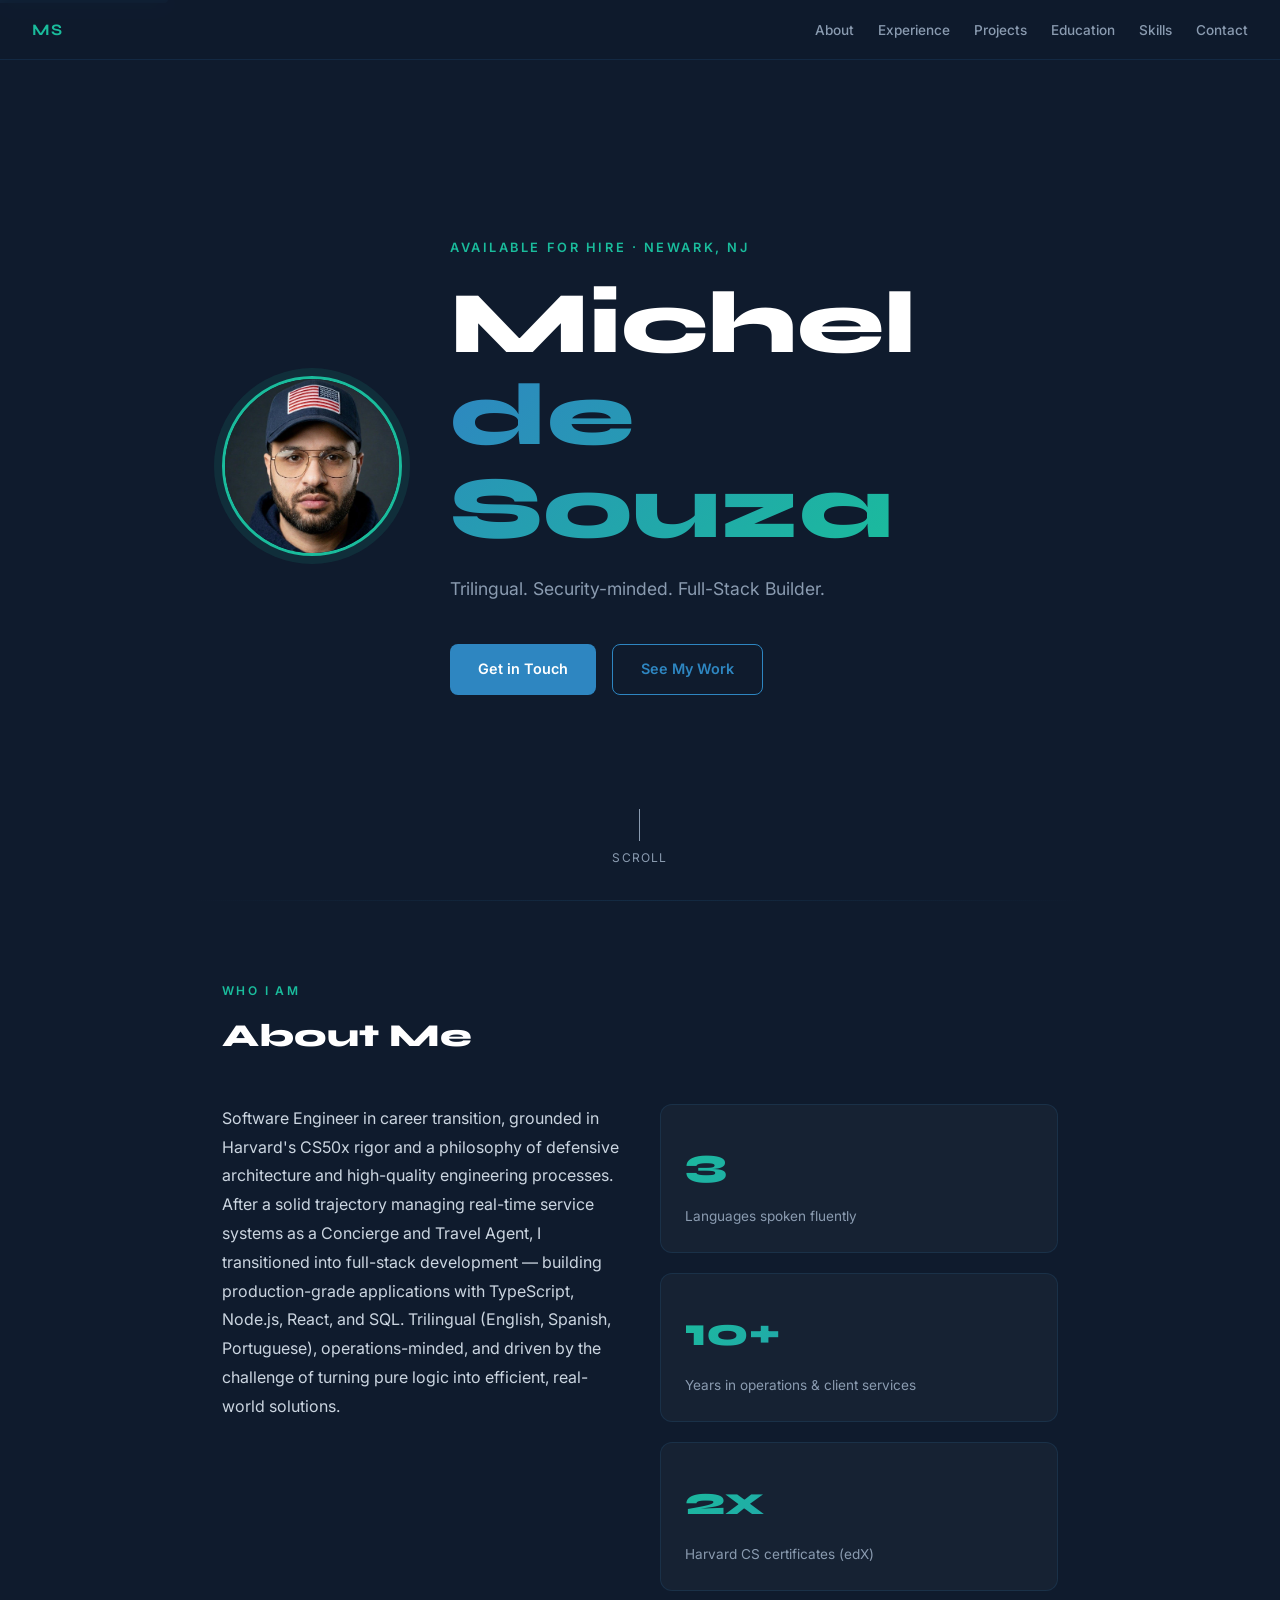
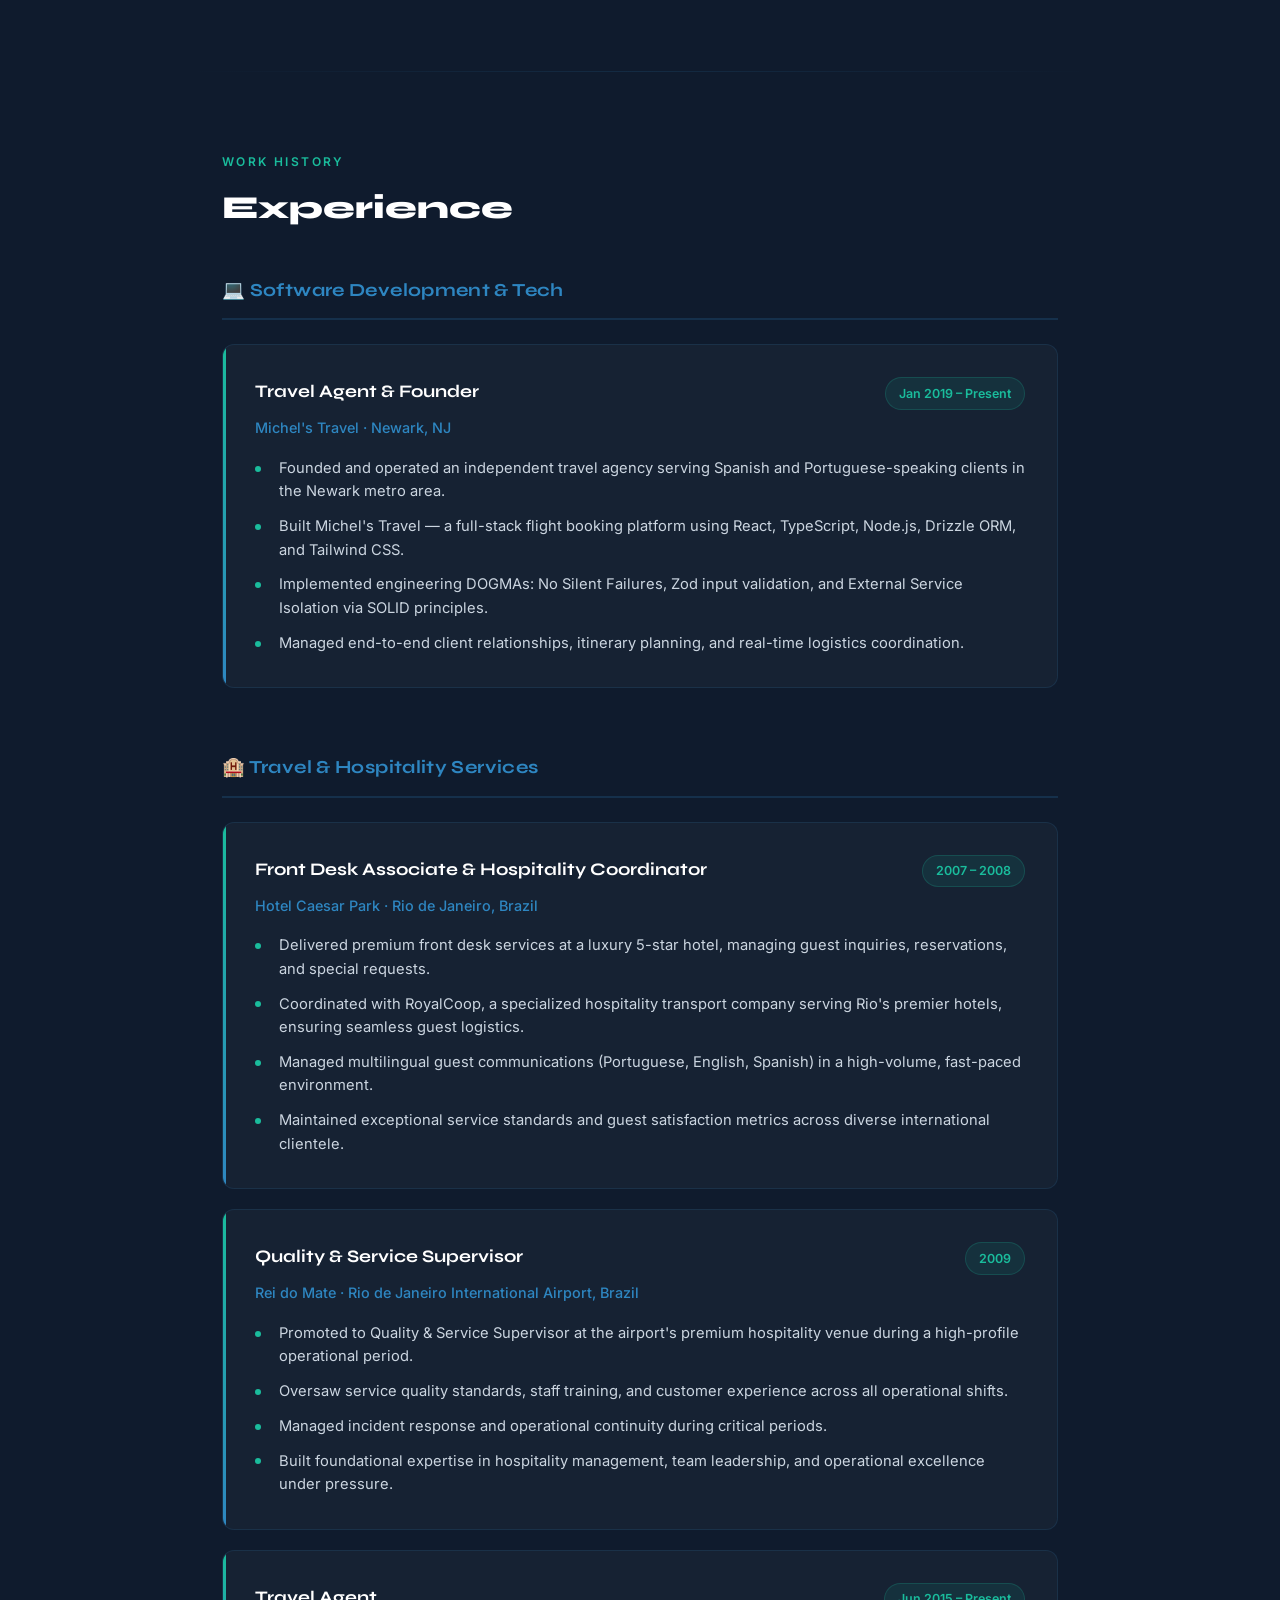
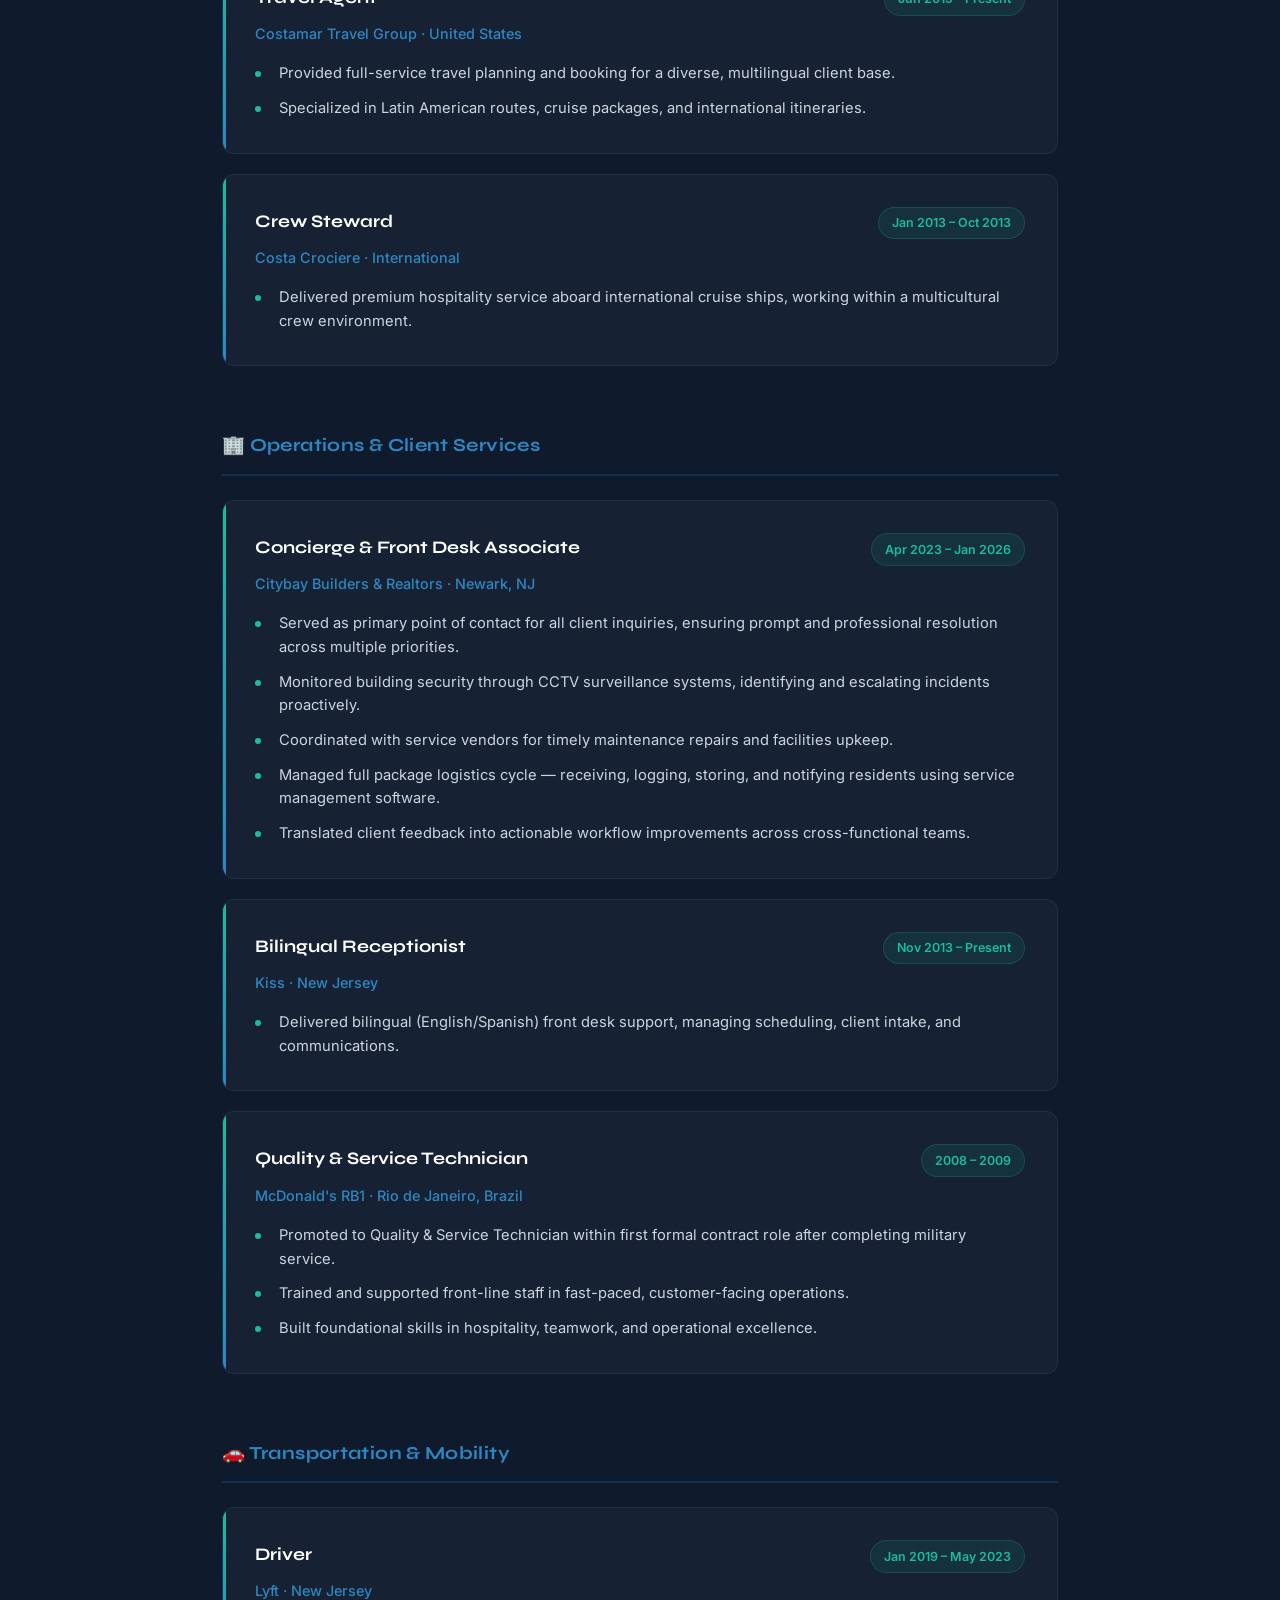
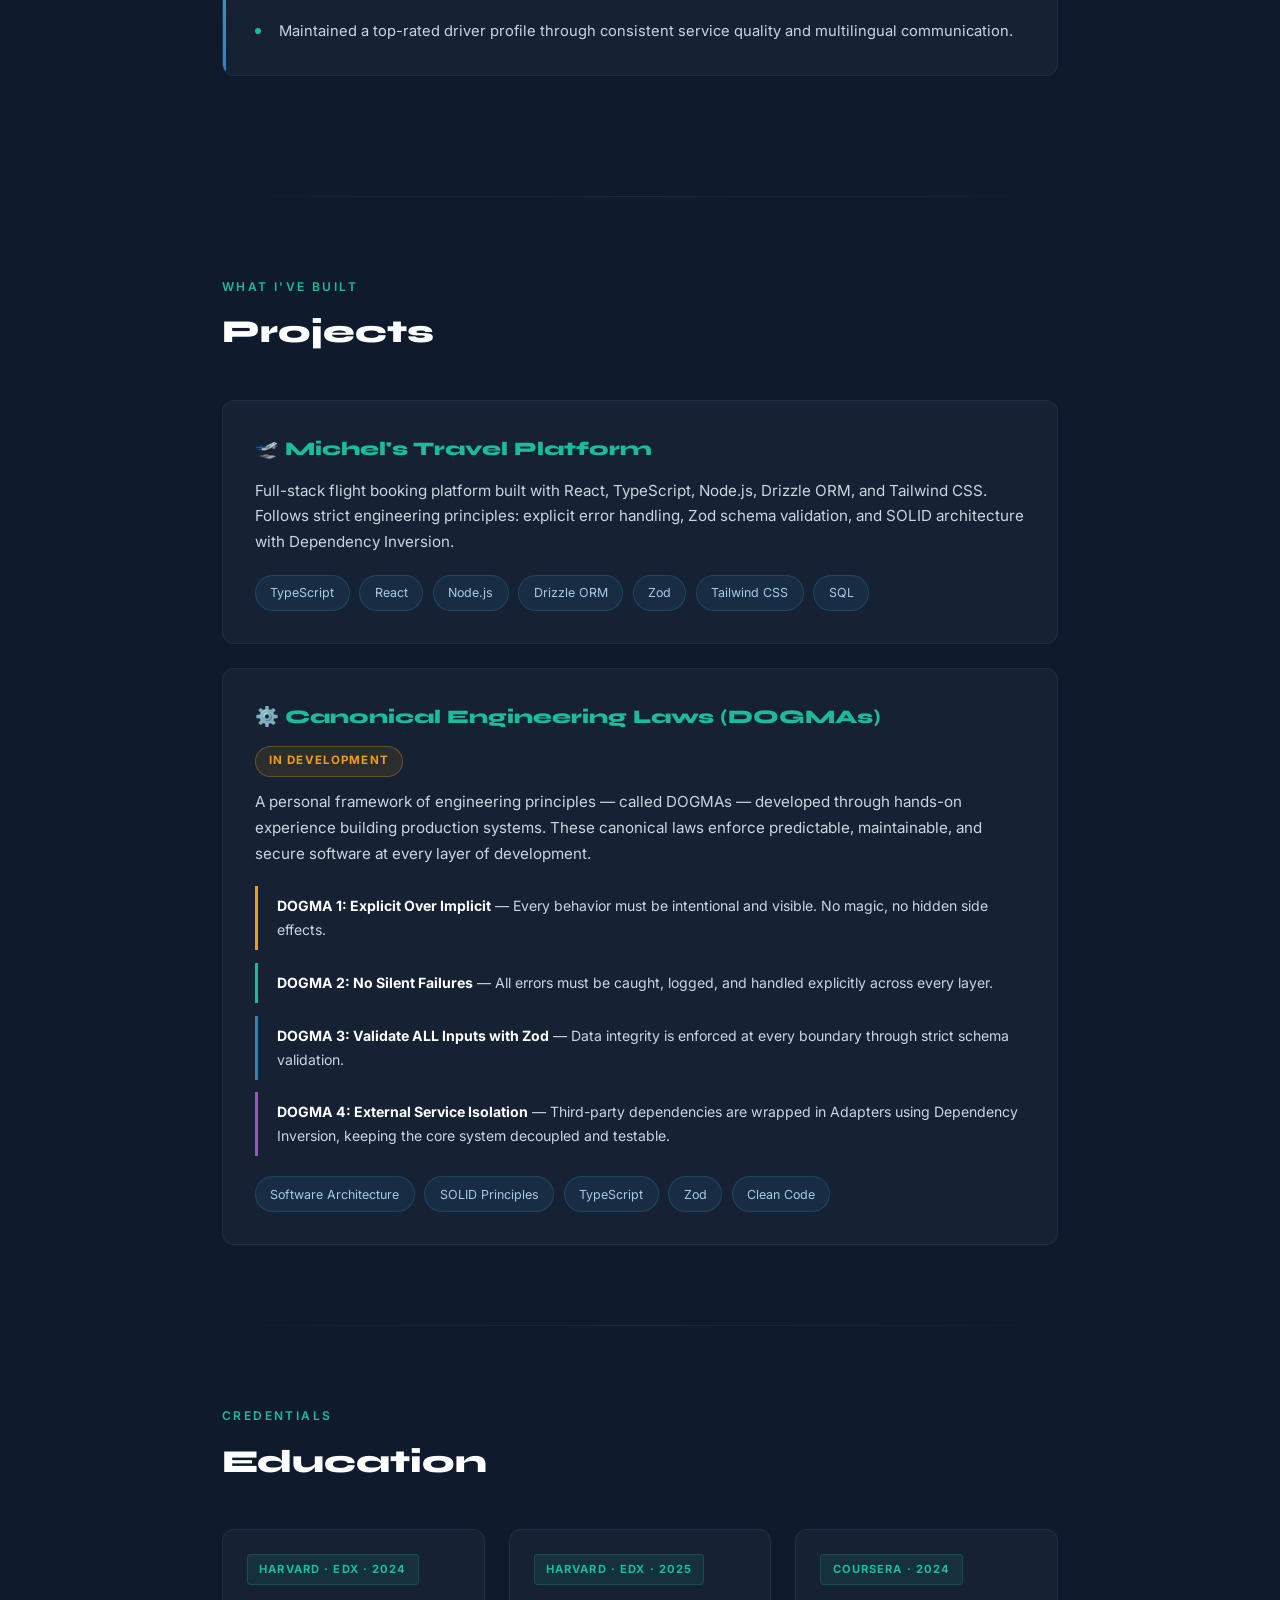
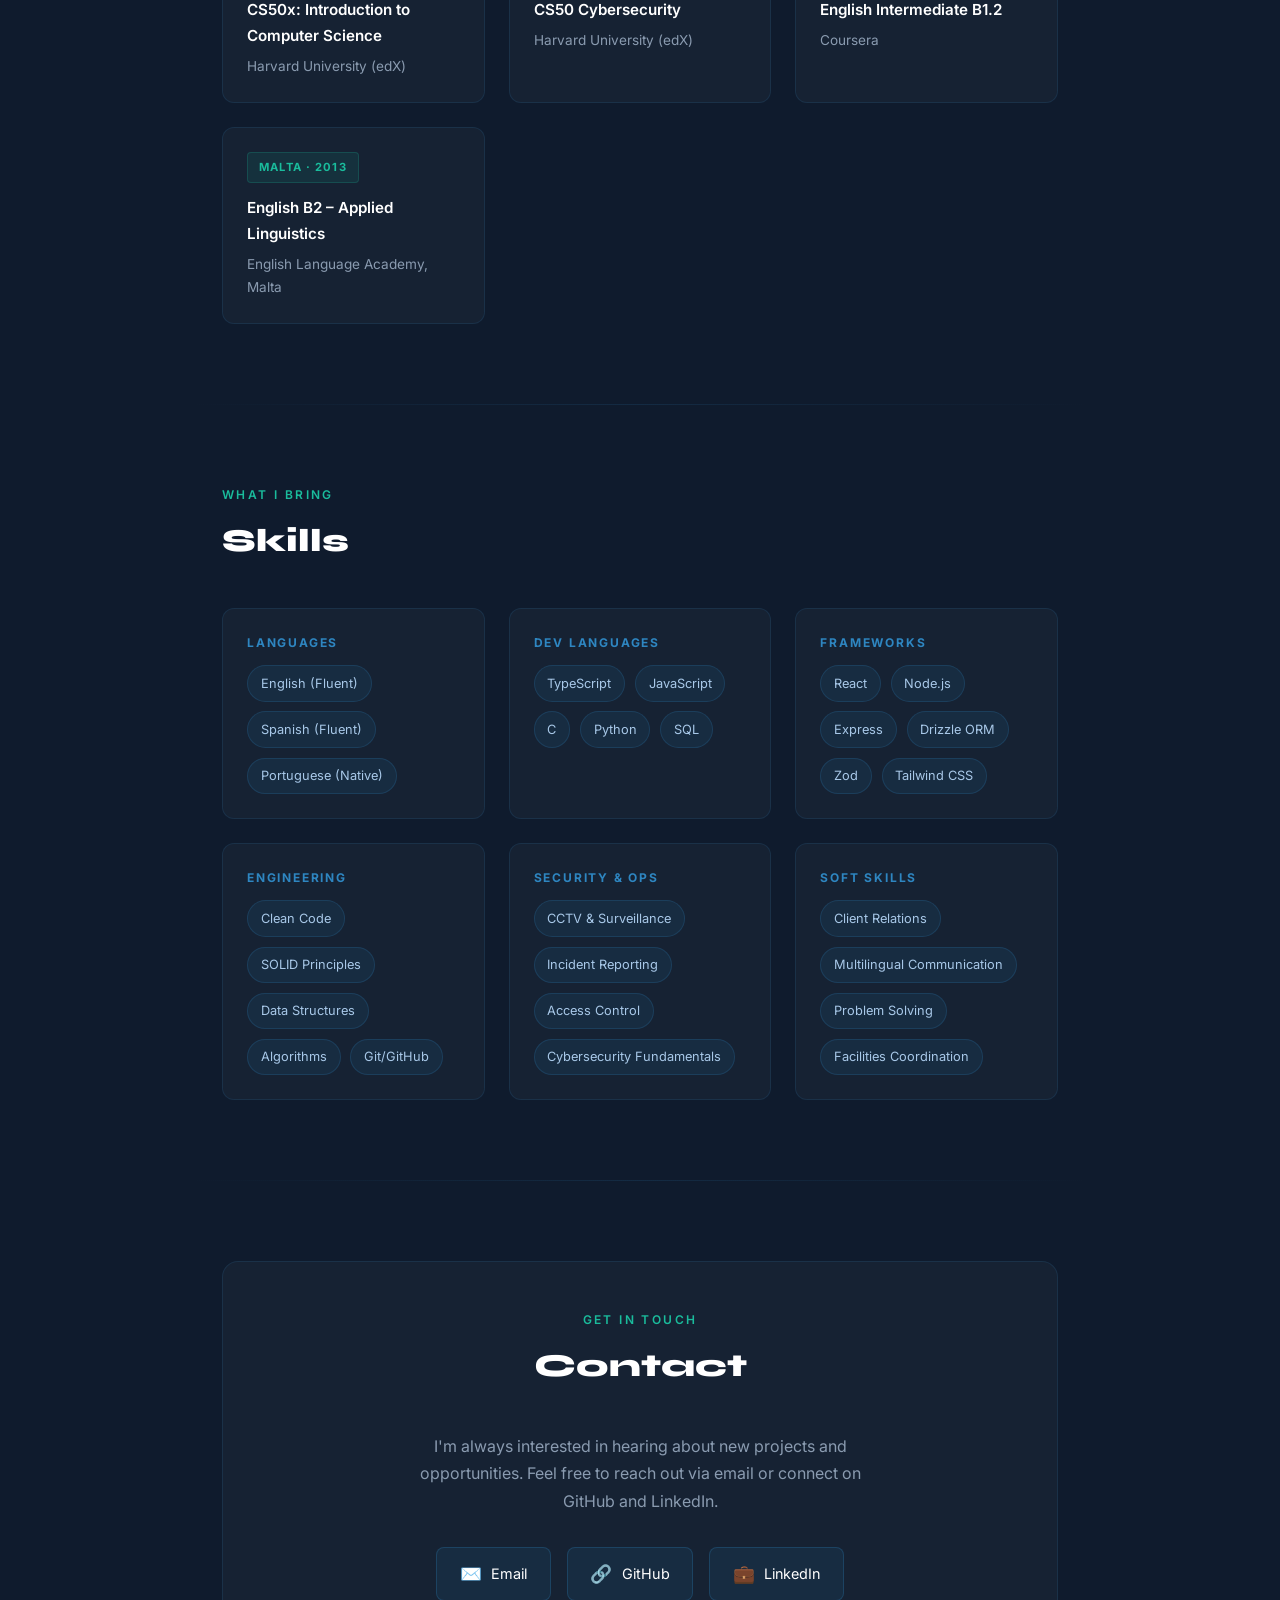
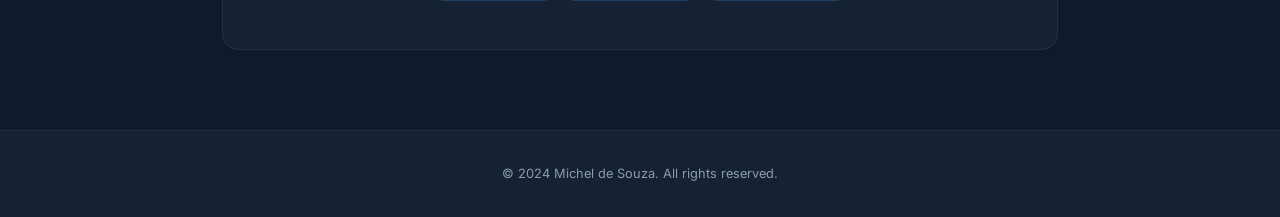
==== commit 3686ff20: "Update location from Elizabeth to Newark" ====
--- a/index.html
+++ b/index.html
@@ -4,8 +4,8 @@
   <!-- Meta Tags - SEO & Accessibility -->
   <meta charset="UTF-8" />
   <meta name="viewport" content="width=device-width, initial-scale=1.0" />
-  <meta name="description" content="Michel de Souza - Full-Stack Software Engineer. Trilingual, security-minded builder based in Elizabeth, NJ. Specializing in TypeScript, React, Node.js, and clean architecture." />
-  <meta name="keywords" content="Software Engineer, Full-Stack Developer, TypeScript, React, Node.js, Elizabeth NJ" />
+  <meta name="description" content="Michel de Souza - Full-Stack Software Engineer. Trilingual, security-minded builder based in Newark, NJ. Specializing in TypeScript, React, Node.js, and clean architecture." />
+  <meta name="keywords" content="Software Engineer, Full-Stack Developer, TypeScript, React, Node.js, Newark NJ" />
   <meta name="author" content="Michel de Souza" />
   <meta name="theme-color" content="#0f1b2d" />
   
@@ -13,7 +13,7 @@
   <meta property="og:type" content="website" />
   <meta property="og:url" content="https://njfw50.github.io" />
   <meta property="og:title" content="Michel de Souza - Full-Stack Software Engineer" />
-  <meta property="og:description" content="Trilingual software engineer specializing in TypeScript, React, and Node.js. Available for hire in Elizabeth, NJ." />
+  <meta property="og:description" content="Trilingual software engineer specializing in TypeScript, React, and Node.js. Available for hire in Newark, NJ." />
   <meta property="og:image" content="https://njfw50.github.io/photo.jpg" />
   <meta property="og:site_name" content="Michel de Souza Portfolio" />
   
@@ -65,7 +65,7 @@
     <div class="hero-inner">
       <img src="photo.jpg" alt="Michel de Souza - Full-Stack Software Engineer" class="hero-photo" loading="eager" />
       <div class="hero-text">
-        <div class="hero-eyebrow">Available for hire · Elizabeth, NJ</div>
+        <div class="hero-eyebrow">Available for hire · Newark, NJ</div>
         <h1>Michel <span>de Souza</span></h1>
         <p class="hero-tagline">Trilingual. Security-minded. Full-Stack Builder.</p>
         <div class="hero-actions">
@@ -194,7 +194,7 @@
             <h4 class="exp-title">Concierge & Front Desk Associate</h4>
             <span class="exp-period" aria-label="Employment period">Apr 2023 – Jan 2026</span>
           </div>
-          <div class="exp-company">Citybay Builders & Realtors · Elizabeth, NJ</div>
+          <div class="exp-company">Citybay Builders & Realtors · Newark, NJ</div>
           <ul class="exp-bullets">
             <li>Served as primary point of contact for all client inquiries, ensuring prompt and professional resolution across multiple priorities.</li>
             <li>Monitored building security through CCTV surveillance systems, identifying and escalating incidents proactively.</li>
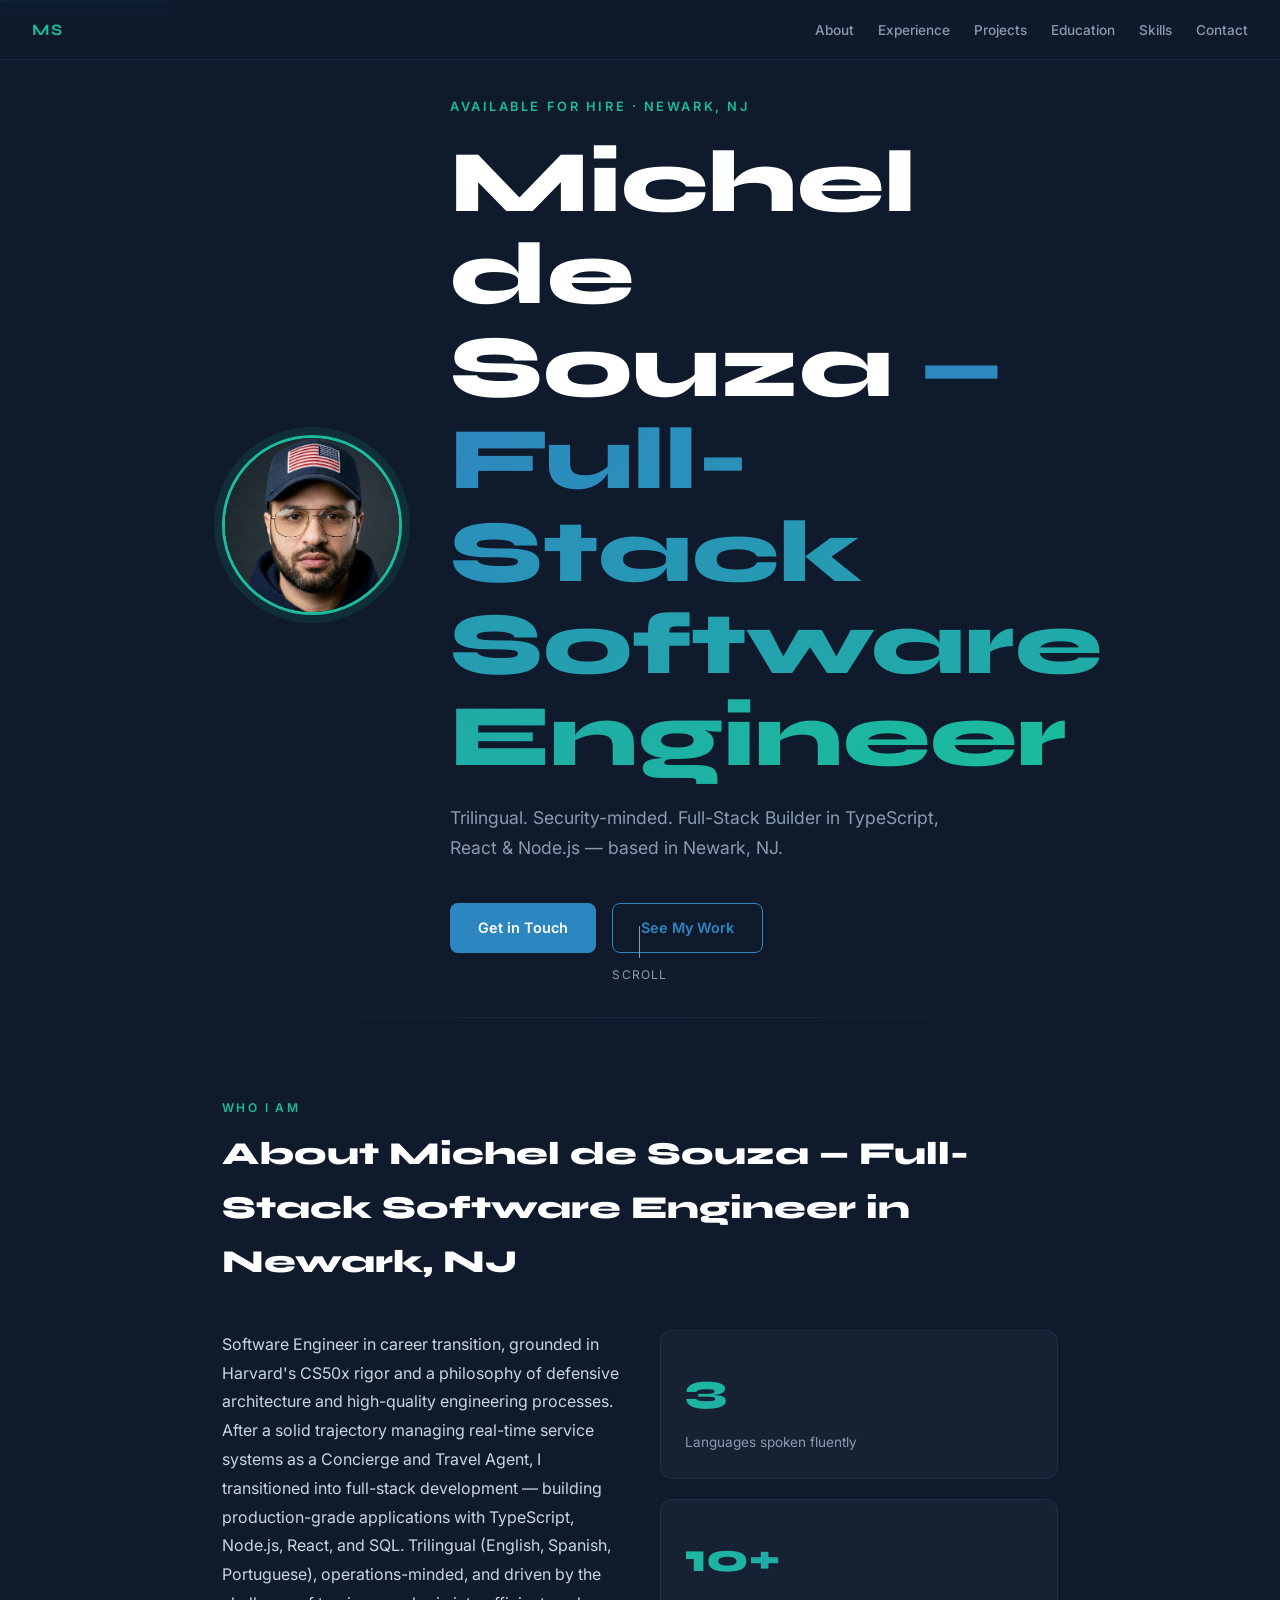
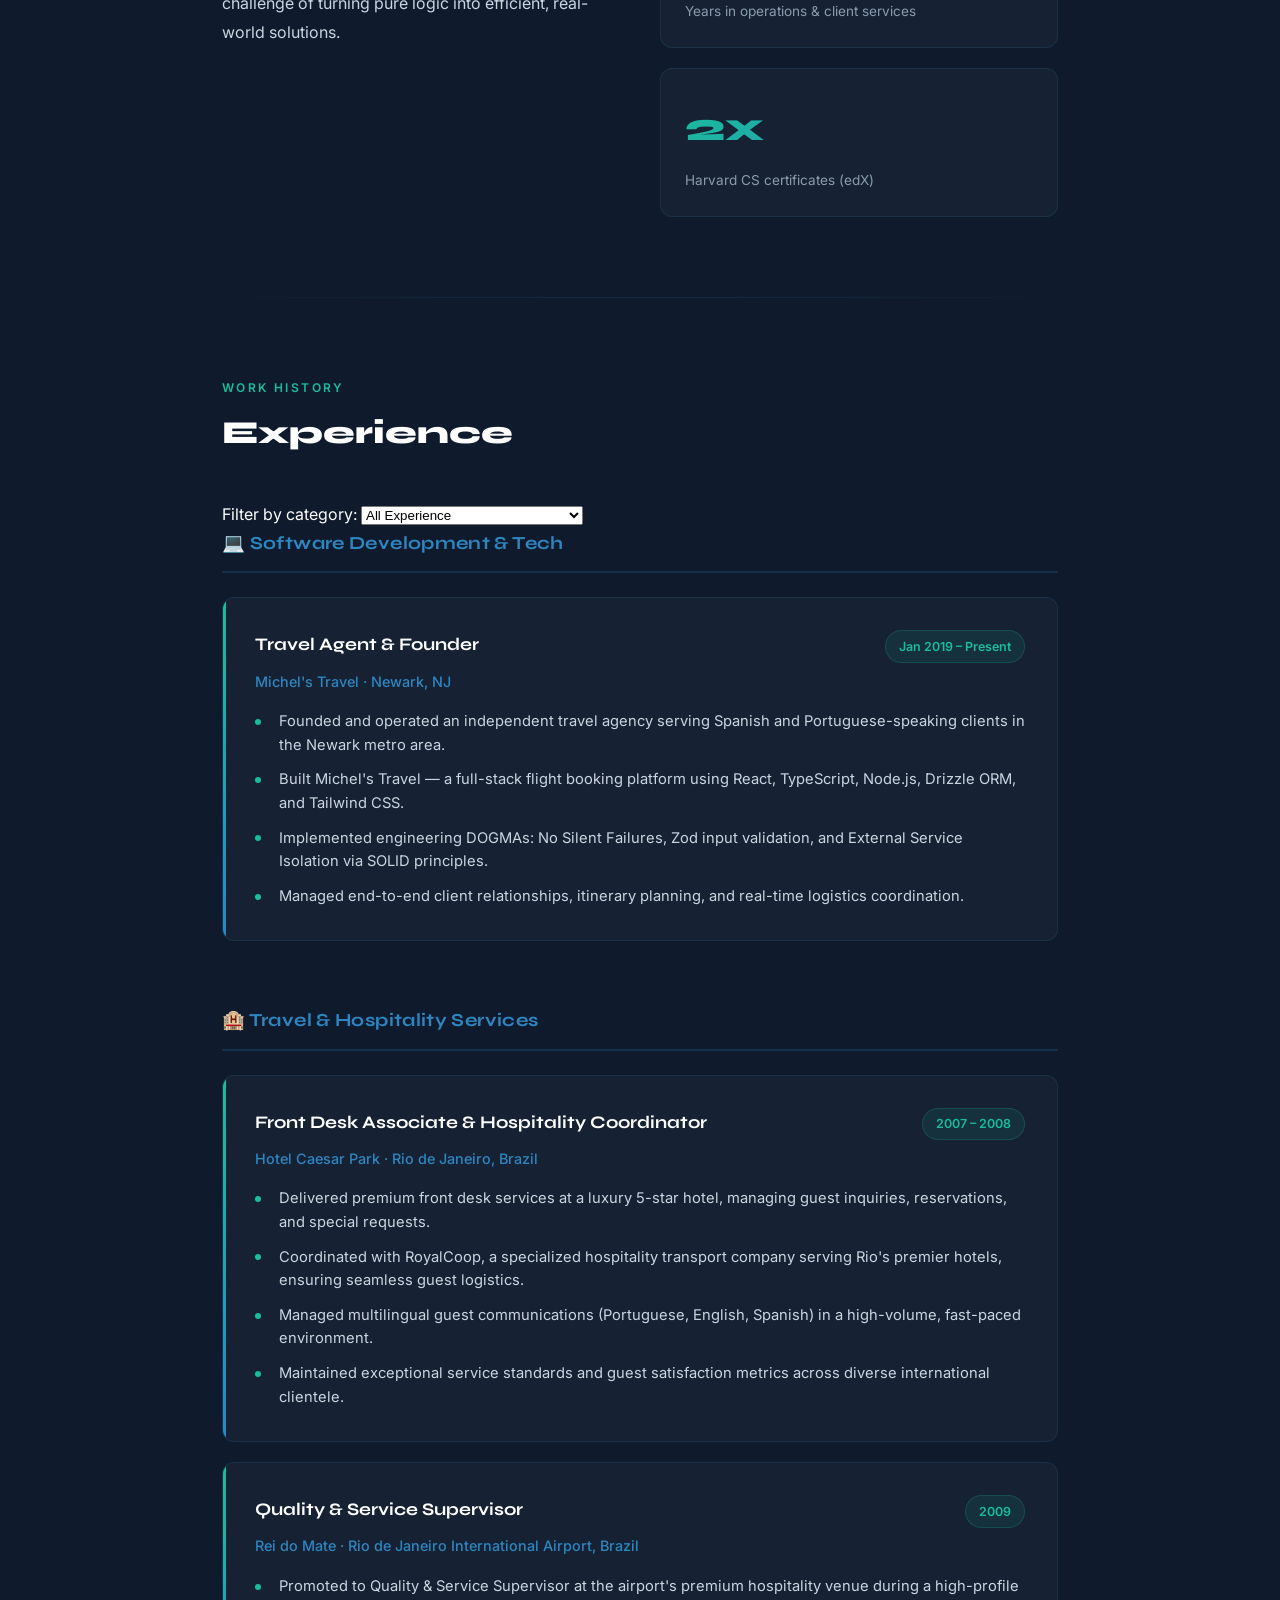
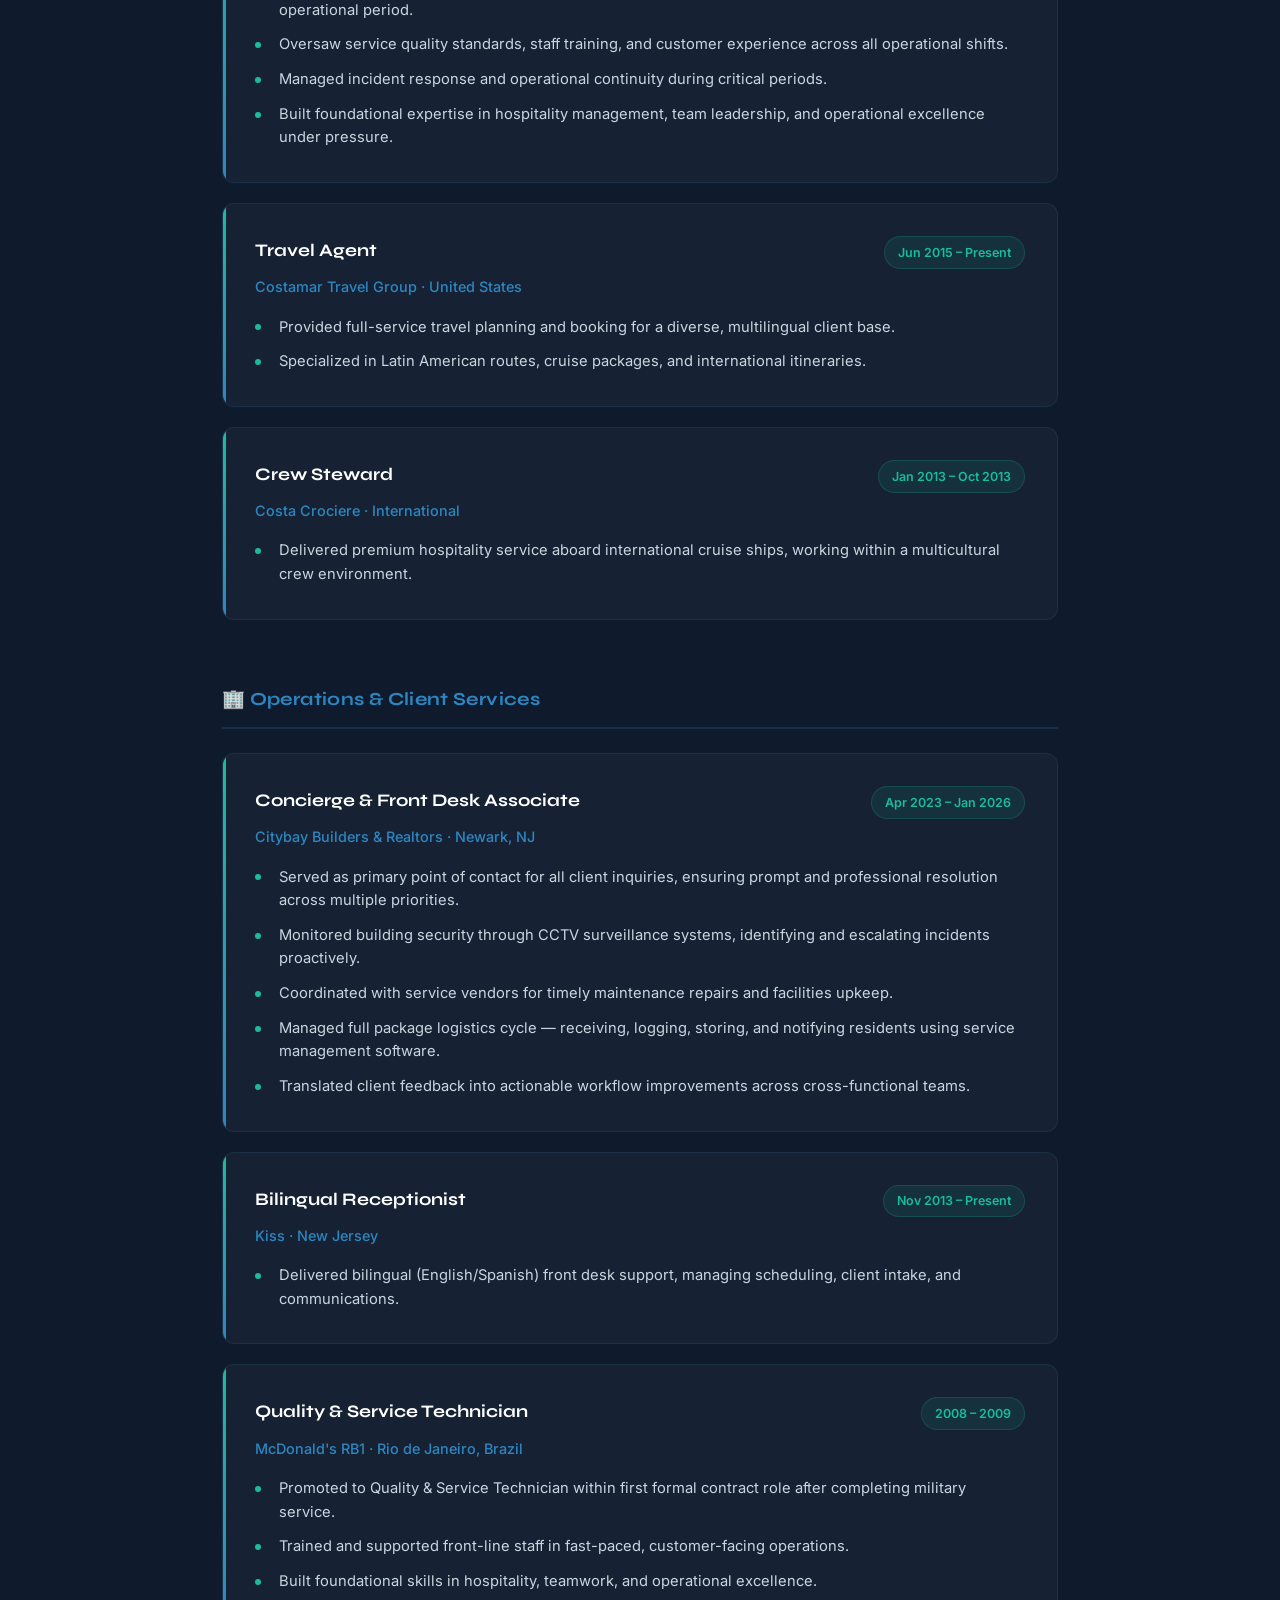
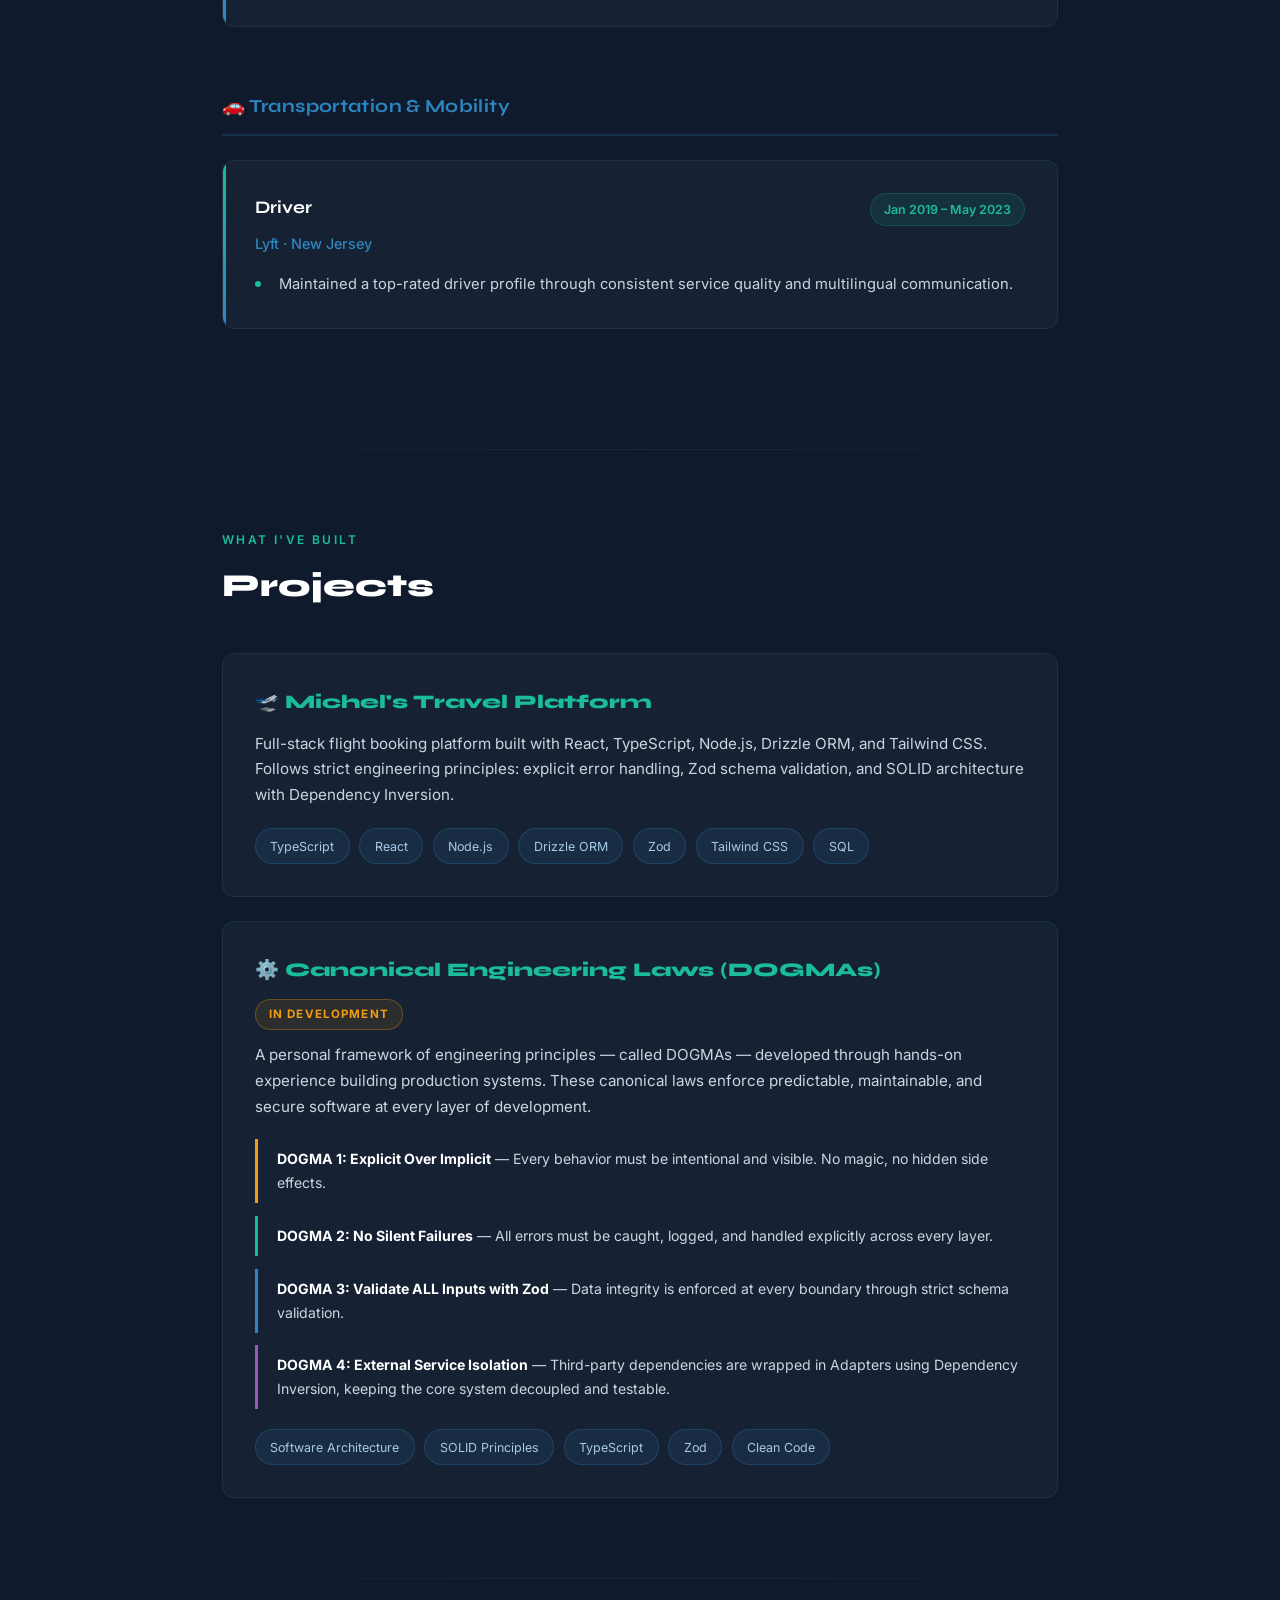
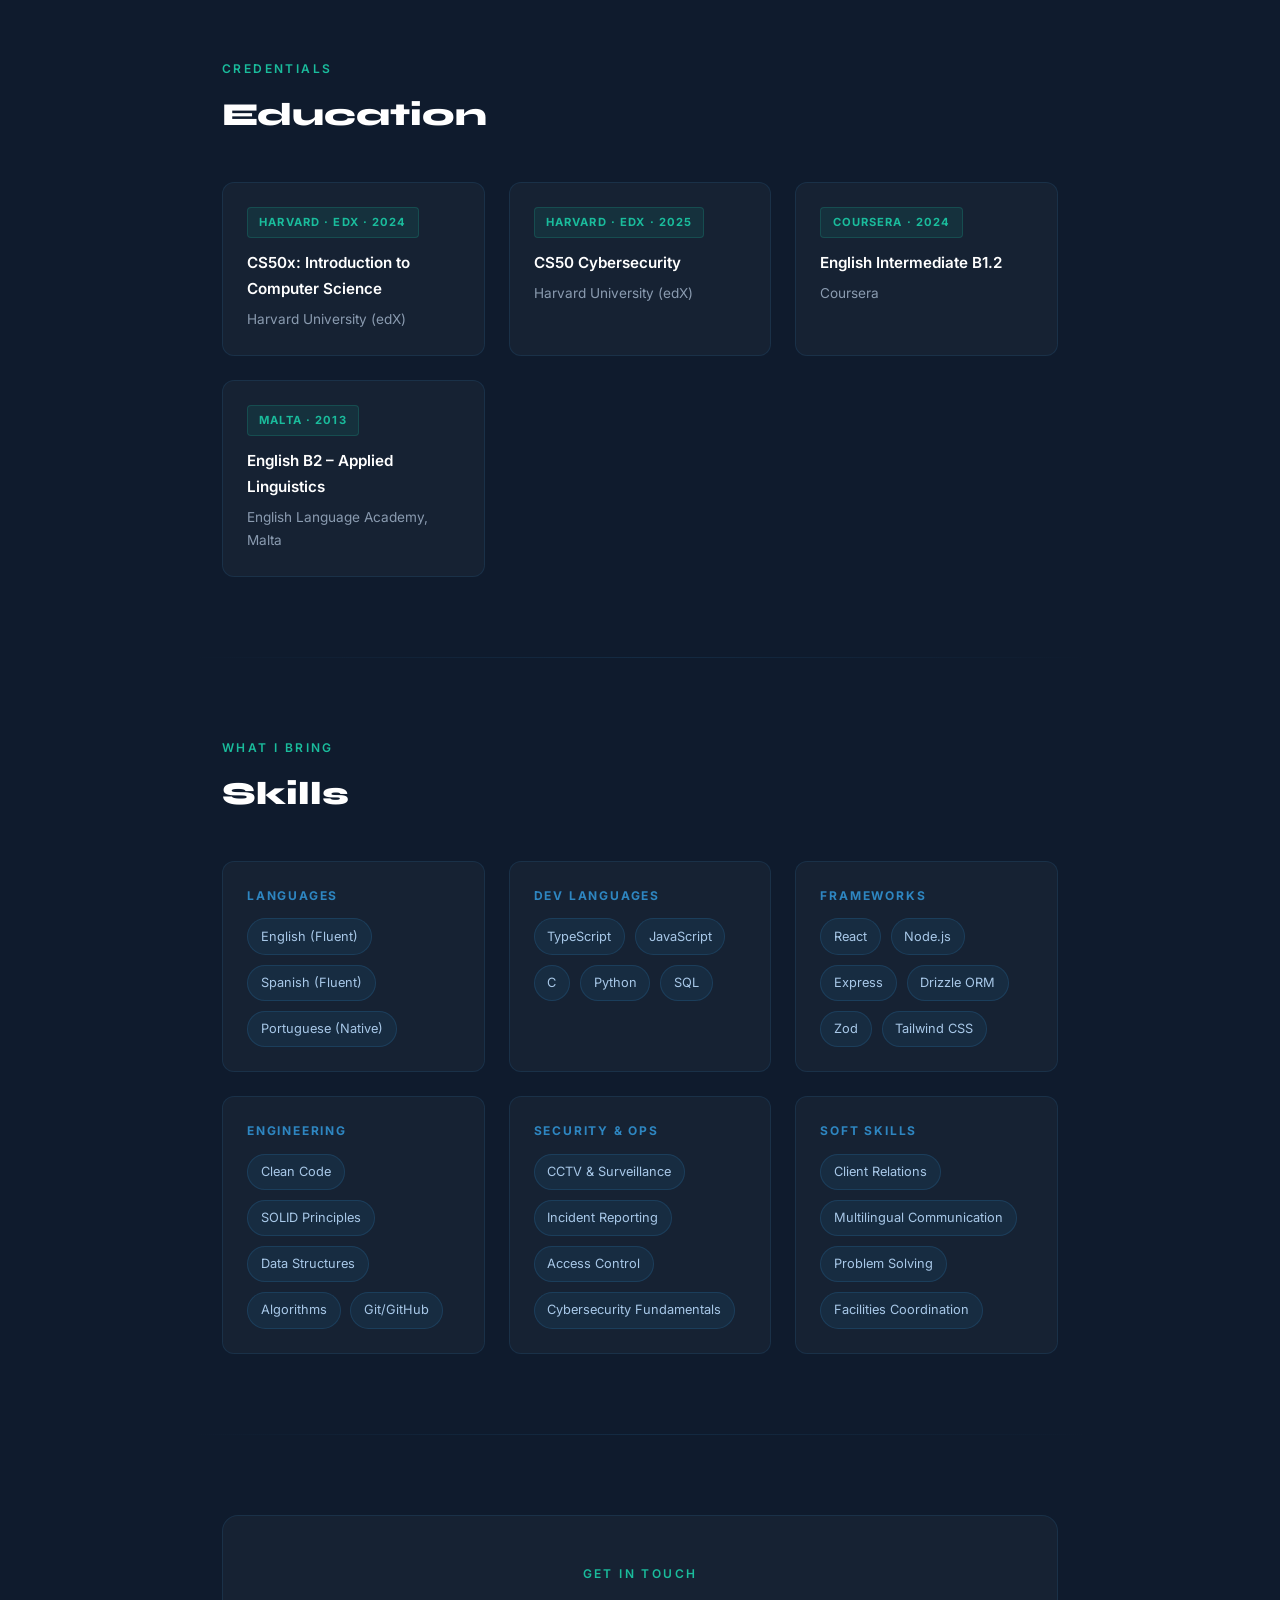
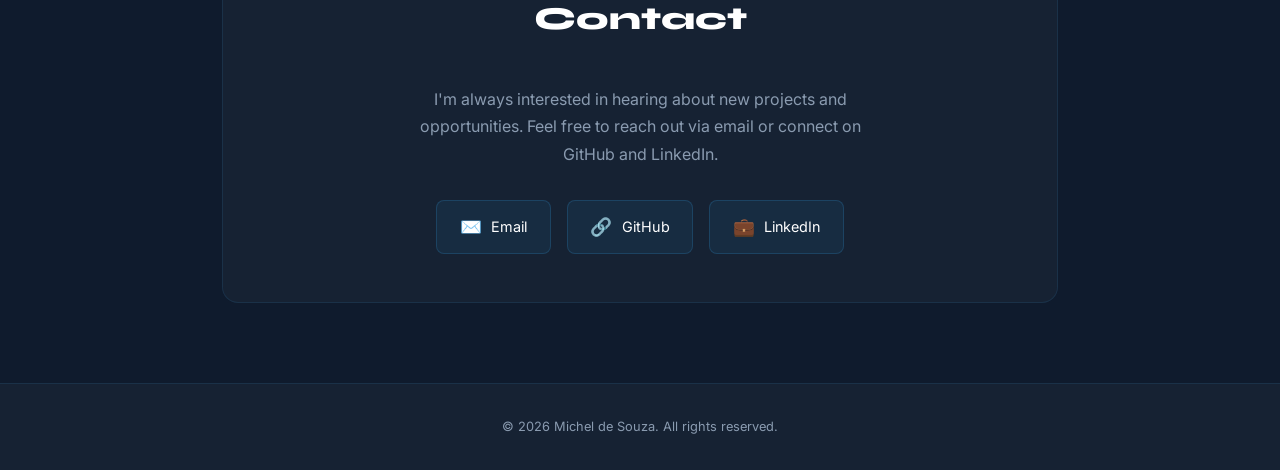
==== commit 045dd9d8: "Add files via upload" ====
--- a/index.html
+++ b/index.html
@@ -1,430 +1,479 @@
 <!DOCTYPE html>
 <html lang="en">
 <head>
-  <!-- Meta Tags - SEO & Accessibility -->
-  <meta charset="UTF-8" />
-  <meta name="viewport" content="width=device-width, initial-scale=1.0" />
-  <meta name="description" content="Michel de Souza - Full-Stack Software Engineer. Trilingual, security-minded builder based in Newark, NJ. Specializing in TypeScript, React, Node.js, and clean architecture." />
-  <meta name="keywords" content="Software Engineer, Full-Stack Developer, TypeScript, React, Node.js, Newark NJ" />
-  <meta name="author" content="Michel de Souza" />
-  <meta name="theme-color" content="#0f1b2d" />
-  
-  <!-- Open Graph Tags -->
-  <meta property="og:type" content="website" />
-  <meta property="og:url" content="https://njfw50.github.io" />
-  <meta property="og:title" content="Michel de Souza - Full-Stack Software Engineer" />
-  <meta property="og:description" content="Trilingual software engineer specializing in TypeScript, React, and Node.js. Available for hire in Newark, NJ." />
-  <meta property="og:image" content="https://njfw50.github.io/photo.jpg" />
-  <meta property="og:site_name" content="Michel de Souza Portfolio" />
-  
-  <!-- Twitter Card Tags -->
-  <meta name="twitter:card" content="summary_large_image" />
-  <meta name="twitter:title" content="Michel de Souza - Full-Stack Software Engineer" />
-  <meta name="twitter:description" content="Trilingual software engineer specializing in TypeScript, React, and Node.js." />
-  <meta name="twitter:image" content="https://njfw50.github.io/photo.jpg" />
-  
-  <!-- Canonical URL -->
-  <link rel="canonical" href="https://njfw50.github.io" />
-  
-  <!-- Fonts -->
-  <link rel="preconnect" href="https://fonts.googleapis.com" />
-  <link rel="preconnect" href="https://fonts.gstatic.com" crossorigin />
-  <link href="https://fonts.googleapis.com/css2?family=Inter:wght@300;400;500;600&family=Syne:wght@700;800&display=swap" rel="stylesheet" />
-  
-  <!-- Stylesheets -->
-  <link rel="stylesheet" href="styles.css" />
-  
-  <!-- Favicon -->
-  <link rel="icon" type="image/svg+xml" href="data:image/svg+xml,<svg xmlns='http://www.w3.org/2000/svg' viewBox='0 0 100 100'><text y='75' font-size='75' font-family='Syne' font-weight='800' fill='%231abc9c'>M</text></svg>" />
-  
-  <title>Michel de Souza - Full-Stack Software Engineer</title>
+<!-- Meta Tags - SEO & Accessibility -->
+<meta charset="UTF-8" />
+<meta name="viewport" content="width=device-width, initial-scale=1.0" />
+<meta name="description" content="Michel de Souza — Full-Stack Software Engineer in Newark, NJ. Building production-grade apps with TypeScript, React, Node.js & SQL. Trilingual (EN/ES/PT), security-minded, Harvard CS50x certified. Available for hire." />
+<meta name="keywords" content="Michel de Souza, Full-Stack Software Engineer, Full-Stack Developer Newark NJ, TypeScript Developer New Jersey, React Developer NJ, Node.js Engineer Newark, Software Engineer for hire Newark, Harvard CS50x, Trilingual Software Engineer, Web Developer Newark New Jersey" />
+<meta name="author" content="Michel de Souza" />
+<meta name="robots" content="index, follow, max-image-preview:large, max-snippet:-1, max-video-preview:-1" />
+<meta name="googlebot" content="index, follow" />
+<meta name="geo.region" content="US-NJ" />
+<meta name="geo.placename" content="Newark, New Jersey" />
+<meta name="theme-color" content="#0f1b2d" />
+
+<!-- Open Graph Tags -->
+<meta property="og:type" content="profile" />
+<meta property="og:url" content="https://njfw50.github.io/" />
+<meta property="og:title" content="Michel de Souza | Full-Stack Software Engineer — Newark, NJ" />
+<meta property="og:description" content="Trilingual Full-Stack Software Engineer specializing in TypeScript, React, and Node.js. Harvard CS50x certified. Available for hire in Newark, NJ." />
+<meta property="og:image" content="https://njfw50.github.io/photo.jpg" />
+<meta property="og:image:width" content="400" />
+<meta property="og:image:height" content="400" />
+<meta property="og:site_name" content="Michel de Souza — Full-Stack Software Engineer" />
+<meta property="og:locale" content="en_US" />
+<meta property="profile:first_name" content="Michel" />
+<meta property="profile:last_name" content="de Souza" />
+
+<!-- Twitter Card Tags -->
+<meta name="twitter:card" content="summary_large_image" />
+<meta name="twitter:title" content="Michel de Souza | Full-Stack Software Engineer — Newark, NJ" />
+<meta name="twitter:description" content="Trilingual software engineer specializing in TypeScript, React, and Node.js. Available for hire in Newark, NJ." />
+<meta name="twitter:image" content="https://njfw50.github.io/photo.jpg" />
+
+<!-- Canonical URL -->
+<link rel="canonical" href="https://njfw50.github.io/" />
+
+<!-- Fonts -->
+<link rel="preconnect" href="https://fonts.googleapis.com" />
+<link rel="preconnect" href="https://fonts.gstatic.com" crossorigin />
+<link href="https://fonts.googleapis.com/css2?family=Inter:wght@300;400;500;600&family=Syne:wght@700;800&display=swap" rel="stylesheet" />
+
+<!-- Stylesheets -->
+<link rel="stylesheet" href="styles.css" />
+
+<!-- Favicon -->
+<link rel="icon" type="image/svg+xml" href="data:image/svg+xml,<svg xmlns='http://www.w3.org/2000/svg' viewBox='0 0 100 100'><text y='75' font-size='75' font-family='Syne' font-weight='800' fill='%231abc9c'>M</text></svg>" />
+
+<title>Michel de Souza | Full-Stack Software Engineer in Newark, NJ — TypeScript, React, Node.js</title>
+
+<!-- Structured Data: Person + ProfessionalService -->
+<script type="application/ld+json">
+{
+  "@context": "https://schema.org",
+  "@type": "Person",
+  "name": "Michel de Souza",
+  "url": "https://njfw50.github.io/",
+  "image": "https://njfw50.github.io/photo.jpg",
+  "jobTitle": "Full-Stack Software Engineer",
+  "description": "Trilingual Full-Stack Software Engineer based in Newark, NJ, specializing in TypeScript, React, Node.js, and clean, security-minded architecture.",
+  "email": "mailto:michelstravelus@gmail.com",
+  "telephone": "+1-862-350-1161",
+  "address": {
+    "@type": "PostalAddress",
+    "addressLocality": "Newark",
+    "addressRegion": "NJ",
+    "addressCountry": "US"
+  },
+  "sameAs": [
+    "https://github.com/njfw50",
+    "https://linkedin.com/in/njfw23"
+  ],
+  "knowsLanguage": ["English", "Spanish", "Portuguese"],
+  "knowsAbout": [
+    "TypeScript",
+    "JavaScript",
+    "React",
+    "Node.js",
+    "SQL",
+    "Software Architecture",
+    "SOLID Principles",
+    "Cybersecurity Fundamentals",
+    "Full-Stack Web Development"
+  ],
+  "alumniOf": {
+    "@type": "EducationalOrganization",
+    "name": "Harvard University (edX) — CS50x & CS50 Cybersecurity"
+  },
+  "worksFor": {
+    "@type": "Organization",
+    "name": "Michel's Travel"
+  }
+}
+</script>
 </head>
 <body>
-
 <!-- Skip to Content Link -->
 <a href="#main-content" class="skip-link">Skip to main content</a>
 
 <!-- Navigation -->
 <nav role="navigation" aria-label="Main navigation">
-  <div class="nav-name" aria-label="Michel de Souza">MS</div>
-  <ul class="nav-links">
-    <li><a href="#about" aria-label="Navigate to About section">About</a></li>
-    <li><a href="#experience" aria-label="Navigate to Experience section">Experience</a></li>
-    <li><a href="#projects" aria-label="Navigate to Projects section">Projects</a></li>
-    <li><a href="#education" aria-label="Navigate to Education section">Education</a></li>
-    <li><a href="#skills" aria-label="Navigate to Skills section">Skills</a></li>
-    <li><a href="#contact" aria-label="Navigate to Contact section">Contact</a></li>
-  </ul>
+<div class="nav-name" aria-label="Michel de Souza">MS</div>
+<ul class="nav-links">
+<li><a href="#about" aria-label="Navigate to About section">About</a></li>
+<li><a href="#experience" aria-label="Navigate to Experience section">Experience</a></li>
+<li><a href="#projects" aria-label="Navigate to Projects section">Projects</a></li>
+<li><a href="#education" aria-label="Navigate to Education section">Education</a></li>
+<li><a href="#skills" aria-label="Navigate to Skills section">Skills</a></li>
+<li><a href="#contact" aria-label="Navigate to Contact section">Contact</a></li>
+</ul>
 </nav>
 
 <!-- Main Content -->
 <main id="main-content">
-
-  <!-- Hero Section -->
-  <section class="hero" aria-label="Hero section">
-    <div class="hero-inner">
-      <img src="photo.jpg" alt="Michel de Souza - Full-Stack Software Engineer" class="hero-photo" loading="eager" />
-      <div class="hero-text">
-        <div class="hero-eyebrow">Available for hire · Newark, NJ</div>
-        <h1>Michel <span>de Souza</span></h1>
-        <p class="hero-tagline">Trilingual. Security-minded. Full-Stack Builder.</p>
-        <div class="hero-actions">
-          <a href="#contact" class="btn btn-primary" aria-label="Get in touch with Michel">Get in Touch</a>
-          <a href="#projects" class="btn btn-outline" aria-label="View Michel's projects">See My Work</a>
-        </div>
-      </div>
-    </div>
-    <div class="scroll-hint" aria-hidden="true"><span><div class="scroll-arrow"></div>scroll</span></div>
-  </section>
-
-  <div class="section-divider" aria-hidden="true"></div>
-
-  <!-- About Section -->
-  <section id="about" aria-label="About Michel">
-    <div class="section-label">Who I am</div>
-    <h2 class="section-title">About Me</h2>
-    <div class="about-grid">
-      <p class="about-text">Software Engineer in career transition, grounded in Harvard's CS50x rigor and a philosophy of defensive architecture and high-quality engineering processes. After a solid trajectory managing real-time service systems as a Concierge and Travel Agent, I transitioned into full-stack development — building production-grade applications with TypeScript, Node.js, React, and SQL. Trilingual (English, Spanish, Portuguese), operations-minded, and driven by the challenge of turning pure logic into efficient, real-world solutions.</p>
-      <div class="about-stats">
-        <div class="stat-card" tabindex="0">
-          <div class="stat-number">3</div>
-          <div class="stat-desc">Languages spoken fluently</div>
-        </div>
-        <div class="stat-card" tabindex="0">
-          <div class="stat-number">10+</div>
-          <div class="stat-desc">Years in operations & client services</div>
-        </div>
-        <div class="stat-card" tabindex="0">
-          <div class="stat-number">2x</div>
-          <div class="stat-desc">Harvard CS certificates (edX)</div>
-        </div>
-      </div>
-    </div>
-  </section>
-
-  <div class="section-divider" aria-hidden="true"></div>
-
-  <!-- Experience Section -->
-  <section id="experience" aria-label="Work experience">
-    <div class="section-label">Work History</div>
-    <h2 class="section-title">Experience</h2>
-    <div class="exp-list">
-
-      <!-- Software Development & Tech Category -->
-      <div class="exp-category">
-        <h3 class="exp-category-title">💻 Software Development & Tech</h3>
-        
-        <article class="exp-card">
-          <div class="exp-header">
-            <h4 class="exp-title">Travel Agent & Founder</h4>
-            <span class="exp-period" aria-label="Employment period">Jan 2019 – Present</span>
-          </div>
-          <div class="exp-company">Michel's Travel · Newark, NJ</div>
-          <ul class="exp-bullets">
-            <li>Founded and operated an independent travel agency serving Spanish and Portuguese-speaking clients in the Newark metro area.</li>
-            <li>Built Michel's Travel — a full-stack flight booking platform using React, TypeScript, Node.js, Drizzle ORM, and Tailwind CSS.</li>
-            <li>Implemented engineering DOGMAs: No Silent Failures, Zod input validation, and External Service Isolation via SOLID principles.</li>
-            <li>Managed end-to-end client relationships, itinerary planning, and real-time logistics coordination.</li>
-          </ul>
-        </article>
-      </div>
-
-      <!-- Travel & Hospitality Category -->
-      <div class="exp-category">
-        <h3 class="exp-category-title">🏨 Travel & Hospitality Services</h3>
-        
-        <article class="exp-card">
-          <div class="exp-header">
-            <h4 class="exp-title">Front Desk Associate & Hospitality Coordinator</h4>
-            <span class="exp-period" aria-label="Employment period">2007 – 2008</span>
-          </div>
-          <div class="exp-company">Hotel Caesar Park · Rio de Janeiro, Brazil</div>
-          <ul class="exp-bullets">
-            <li>Delivered premium front desk services at a luxury 5-star hotel, managing guest inquiries, reservations, and special requests.</li>
-            <li>Coordinated with RoyalCoop, a specialized hospitality transport company serving Rio's premier hotels, ensuring seamless guest logistics.</li>
-            <li>Managed multilingual guest communications (Portuguese, English, Spanish) in a high-volume, fast-paced environment.</li>
-            <li>Maintained exceptional service standards and guest satisfaction metrics across diverse international clientele.</li>
-          </ul>
-        </article>
-
-        <article class="exp-card">
-          <div class="exp-header">
-            <h4 class="exp-title">Quality & Service Supervisor</h4>
-            <span class="exp-period" aria-label="Employment period">2009</span>
-          </div>
-          <div class="exp-company">Rei do Mate · Rio de Janeiro International Airport, Brazil</div>
-          <ul class="exp-bullets">
-            <li>Promoted to Quality & Service Supervisor at the airport's premium hospitality venue during a high-profile operational period.</li>
-            <li>Oversaw service quality standards, staff training, and customer experience across all operational shifts.</li>
-            <li>Managed incident response and operational continuity during critical periods.</li>
-            <li>Built foundational expertise in hospitality management, team leadership, and operational excellence under pressure.</li>
-          </ul>
-        </article>
-
-        <article class="exp-card">
-          <div class="exp-header">
-            <h4 class="exp-title">Travel Agent</h4>
-            <span class="exp-period" aria-label="Employment period">Jun 2015 – Present</span>
-          </div>
-          <div class="exp-company">Costamar Travel Group · United States</div>
-          <ul class="exp-bullets">
-            <li>Provided full-service travel planning and booking for a diverse, multilingual client base.</li>
-            <li>Specialized in Latin American routes, cruise packages, and international itineraries.</li>
-          </ul>
-        </article>
-
-        <article class="exp-card">
-          <div class="exp-header">
-            <h4 class="exp-title">Crew Steward</h4>
-            <span class="exp-period" aria-label="Employment period">Jan 2013 – Oct 2013</span>
-          </div>
-          <div class="exp-company">Costa Crociere · International</div>
-          <ul class="exp-bullets">
-            <li>Delivered premium hospitality service aboard international cruise ships, working within a multicultural crew environment.</li>
-          </ul>
-        </article>
-      </div>
-
-      <!-- Operations & Client Services Category -->
-      <div class="exp-category">
-        <h3 class="exp-category-title">🏢 Operations & Client Services</h3>
-        
-        <article class="exp-card">
-          <div class="exp-header">
-            <h4 class="exp-title">Concierge & Front Desk Associate</h4>
-            <span class="exp-period" aria-label="Employment period">Apr 2023 – Jan 2026</span>
-          </div>
-          <div class="exp-company">Citybay Builders & Realtors · Newark, NJ</div>
-          <ul class="exp-bullets">
-            <li>Served as primary point of contact for all client inquiries, ensuring prompt and professional resolution across multiple priorities.</li>
-            <li>Monitored building security through CCTV surveillance systems, identifying and escalating incidents proactively.</li>
-            <li>Coordinated with service vendors for timely maintenance repairs and facilities upkeep.</li>
-            <li>Managed full package logistics cycle — receiving, logging, storing, and notifying residents using service management software.</li>
-            <li>Translated client feedback into actionable workflow improvements across cross-functional teams.</li>
-          </ul>
-        </article>
-
-        <article class="exp-card">
-          <div class="exp-header">
-            <h4 class="exp-title">Bilingual Receptionist</h4>
-            <span class="exp-period" aria-label="Employment period">Nov 2013 – Present</span>
-          </div>
-          <div class="exp-company">Kiss · New Jersey</div>
-          <ul class="exp-bullets">
-            <li>Delivered bilingual (English/Spanish) front desk support, managing scheduling, client intake, and communications.</li>
-          </ul>
-        </article>
-
-        <article class="exp-card">
-          <div class="exp-header">
-            <h4 class="exp-title">Quality & Service Technician</h4>
-            <span class="exp-period" aria-label="Employment period">2008 – 2009</span>
-          </div>
-          <div class="exp-company">McDonald's RB1 · Rio de Janeiro, Brazil</div>
-          <ul class="exp-bullets">
-            <li>Promoted to Quality & Service Technician within first formal contract role after completing military service.</li>
-            <li>Trained and supported front-line staff in fast-paced, customer-facing operations.</li>
-            <li>Built foundational skills in hospitality, teamwork, and operational excellence.</li>
-          </ul>
-        </article>
-      </div>
-
-      <!-- Transportation & Mobility Category -->
-      <div class="exp-category">
-        <h3 class="exp-category-title">🚗 Transportation & Mobility</h3>
-        
-        <article class="exp-card">
-          <div class="exp-header">
-            <h4 class="exp-title">Driver</h4>
-            <span class="exp-period" aria-label="Employment period">Jan 2019 – May 2023</span>
-          </div>
-          <div class="exp-company">Lyft · New Jersey</div>
-          <ul class="exp-bullets">
-            <li>Maintained a top-rated driver profile through consistent service quality and multilingual communication.</li>
-          </ul>
-        </article>
-      </div>
-
-    </div>
-  </section>
-
-  <div class="section-divider" aria-hidden="true"></div>
-
-  <!-- Projects Section -->
-  <section id="projects" aria-label="Projects and work samples">
-    <div class="section-label">What I've built</div>
-    <h2 class="section-title">Projects</h2>
-    <div class="projects-grid">
-
-      <article class="project-card">
-        <h3 class="project-name">🛫 Michel's Travel Platform</h3>
-        <p class="project-desc">Full-stack flight booking platform built with React, TypeScript, Node.js, Drizzle ORM, and Tailwind CSS. Follows strict engineering principles: explicit error handling, Zod schema validation, and SOLID architecture with Dependency Inversion.</p>
-        <div class="tech-tags">
-          <span class="tech-tag">TypeScript</span>
-          <span class="tech-tag">React</span>
-          <span class="tech-tag">Node.js</span>
-          <span class="tech-tag">Drizzle ORM</span>
-          <span class="tech-tag">Zod</span>
-          <span class="tech-tag">Tailwind CSS</span>
-          <span class="tech-tag">SQL</span>
-        </div>
-      </article>
-
-      <article class="project-card">
-        <div style="display: flex; align-items: center; gap: 0.75rem; margin-bottom: 0.75rem; flex-wrap: wrap;">
-          <h3 class="project-name" style="margin-bottom: 0;">⚙️ Canonical Engineering Laws (DOGMAs)</h3>
-          <span class="project-status" aria-label="Project status">In Development</span>
-        </div>
-        <p class="project-desc">A personal framework of engineering principles — called DOGMAs — developed through hands-on experience building production systems. These canonical laws enforce predictable, maintainable, and secure software at every layer of development.</p>
-        <div class="dogma-principles">
-          <div class="dogma-item"><strong>DOGMA 1: Explicit Over Implicit</strong> — Every behavior must be intentional and visible. No magic, no hidden side effects.</div>
-          <div class="dogma-item"><strong>DOGMA 2: No Silent Failures</strong> — All errors must be caught, logged, and handled explicitly across every layer.</div>
-          <div class="dogma-item"><strong>DOGMA 3: Validate ALL Inputs with Zod</strong> — Data integrity is enforced at every boundary through strict schema validation.</div>
-          <div class="dogma-item"><strong>DOGMA 4: External Service Isolation</strong> — Third-party dependencies are wrapped in Adapters using Dependency Inversion, keeping the core system decoupled and testable.</div>
-        </div>
-        <div class="tech-tags">
-          <span class="tech-tag">Software Architecture</span>
-          <span class="tech-tag">SOLID Principles</span>
-          <span class="tech-tag">TypeScript</span>
-          <span class="tech-tag">Zod</span>
-          <span class="tech-tag">Clean Code</span>
-        </div>
-      </article>
-
-    </div>
-  </section>
-
-  <div class="section-divider" aria-hidden="true"></div>
-
-  <!-- Education Section -->
-  <section id="education" aria-label="Education and certifications">
-    <div class="section-label">Credentials</div>
-    <h2 class="section-title">Education</h2>
-    <div class="edu-grid">
-      <article class="edu-card">
-        <span class="edu-badge">Harvard · edX · 2024</span>
-        <h3 class="edu-degree">CS50x: Introduction to Computer Science</h3>
-        <p class="edu-school">Harvard University (edX)</p>
-      </article>
-      <article class="edu-card">
-        <span class="edu-badge">Harvard · edX · 2025</span>
-        <h3 class="edu-degree">CS50 Cybersecurity</h3>
-        <p class="edu-school">Harvard University (edX)</p>
-      </article>
-      <article class="edu-card">
-        <span class="edu-badge">Coursera · 2024</span>
-        <h3 class="edu-degree">English Intermediate B1.2</h3>
-        <p class="edu-school">Coursera</p>
-      </article>
-      <article class="edu-card">
-        <span class="edu-badge">Malta · 2013</span>
-        <h3 class="edu-degree">English B2 – Applied Linguistics</h3>
-        <p class="edu-school">English Language Academy, Malta</p>
-      </article>
-    </div>
-  </section>
-
-  <div class="section-divider" aria-hidden="true"></div>
-
-  <!-- Skills Section -->
-  <section id="skills" aria-label="Skills and expertise">
-    <div class="section-label">What I bring</div>
-    <h2 class="section-title">Skills</h2>
-    <div class="skills-grid">
-      <div class="skill-card">
-        <div class="skill-cat">Languages</div>
-        <div class="skill-tags">
-          <span class="skill-tag">English (Fluent)</span>
-          <span class="skill-tag">Spanish (Fluent)</span>
-          <span class="skill-tag">Portuguese (Native)</span>
-        </div>
-      </div>
-      <div class="skill-card">
-        <div class="skill-cat">Dev Languages</div>
-        <div class="skill-tags">
-          <span class="skill-tag">TypeScript</span>
-          <span class="skill-tag">JavaScript</span>
-          <span class="skill-tag">C</span>
-          <span class="skill-tag">Python</span>
-          <span class="skill-tag">SQL</span>
-        </div>
-      </div>
-      <div class="skill-card">
-        <div class="skill-cat">Frameworks</div>
-        <div class="skill-tags">
-          <span class="skill-tag">React</span>
-          <span class="skill-tag">Node.js</span>
-          <span class="skill-tag">Express</span>
-          <span class="skill-tag">Drizzle ORM</span>
-          <span class="skill-tag">Zod</span>
-          <span class="skill-tag">Tailwind CSS</span>
-        </div>
-      </div>
-      <div class="skill-card">
-        <div class="skill-cat">Engineering</div>
-        <div class="skill-tags">
-          <span class="skill-tag">Clean Code</span>
-          <span class="skill-tag">SOLID Principles</span>
-          <span class="skill-tag">Data Structures</span>
-          <span class="skill-tag">Algorithms</span>
-          <span class="skill-tag">Git/GitHub</span>
-        </div>
-      </div>
-      <div class="skill-card">
-        <div class="skill-cat">Security & Ops</div>
-        <div class="skill-tags">
-          <span class="skill-tag">CCTV & Surveillance</span>
-          <span class="skill-tag">Incident Reporting</span>
-          <span class="skill-tag">Access Control</span>
-          <span class="skill-tag">Cybersecurity Fundamentals</span>
-        </div>
-      </div>
-      <div class="skill-card">
-        <div class="skill-cat">Soft Skills</div>
-        <div class="skill-tags">
-          <span class="skill-tag">Client Relations</span>
-          <span class="skill-tag">Multilingual Communication</span>
-          <span class="skill-tag">Problem Solving</span>
-          <span class="skill-tag">Facilities Coordination</span>
-        </div>
-      </div>
-    </div>
-  </section>
-
-  <div class="section-divider" aria-hidden="true"></div>
-
-  <!-- Contact Section -->
-  <section id="contact" aria-label="Contact information">
-    <div class="contact-card">
-      <div class="section-label">Get in touch</div>
-      <h2 class="section-title">Contact</h2>
-      <p class="contact-text">I'm always interested in hearing about new projects and opportunities. Feel free to reach out via email or connect on GitHub and LinkedIn.</p>
-      <div class="contact-links">
-        <a href="mailto:michel@example.com" class="contact-link" aria-label="Send email to Michel">
-          <span class="contact-icon">✉️</span>
-          <span>Email</span>
-        </a>
-        <a href="https://github.com/njfw50" class="contact-link" aria-label="Visit Michel's GitHub profile">
-          <span class="contact-icon">🔗</span>
-          <span>GitHub</span>
-        </a>
-        <a href="https://linkedin.com/in/michel" class="contact-link" aria-label="Visit Michel's LinkedIn profile">
-          <span class="contact-icon">💼</span>
-          <span>LinkedIn</span>
-        </a>
-      </div>
-    </div>
-  </section>
-
+<!-- Hero Section -->
+<section class="hero" aria-label="Hero section">
+<div class="hero-inner">
+<img src="photo.jpg" alt="Michel de Souza, Full-Stack Software Engineer based in Newark, New Jersey" class="hero-photo" loading="eager" width="180" height="180" />
+<div class="hero-text">
+<div class="hero-eyebrow">Available for hire · Newark, NJ</div>
+<h1>Michel de Souza <span>— Full-Stack Software Engineer</span></h1>
+<p class="hero-tagline">Trilingual. Security-minded. Full-Stack Builder in TypeScript, React &amp; Node.js — based in Newark, NJ.</p>
+<div class="hero-actions">
+<a href="#contact" class="btn btn-primary" aria-label="Get in touch with Michel">Get in Touch</a>
+<a href="#projects" class="btn btn-outline" aria-label="View Michel's projects">See My Work</a>
+</div>
+</div>
+</div>
+<div class="scroll-hint" aria-hidden="true"><span><div class="scroll-arrow"></div>scroll</span></div>
+</section>
+
+<div class="section-divider" aria-hidden="true"></div>
+
+<!-- About Section -->
+<section id="about" aria-label="About Michel">
+<div class="section-label">Who I am</div>
+<h2 class="section-title">About Michel de Souza — Full-Stack Software Engineer in Newark, NJ</h2>
+<div class="about-grid">
+<p class="about-text">Software Engineer in career transition, grounded in Harvard's CS50x rigor and a philosophy of defensive architecture and high-quality engineering processes. After a solid trajectory managing real-time service systems as a Concierge and Travel Agent, I transitioned into full-stack development — building production-grade applications with TypeScript, Node.js, React, and SQL. Trilingual (English, Spanish, Portuguese), operations-minded, and driven by the challenge of turning pure logic into efficient, real-world solutions.</p>
+<div class="about-stats">
+<div class="stat-card" tabindex="0">
+<div class="stat-number">3</div>
+<div class="stat-desc">Languages spoken fluently</div>
+</div>
+<div class="stat-card" tabindex="0">
+<div class="stat-number">10+</div>
+<div class="stat-desc">Years in operations & client services</div>
+</div>
+<div class="stat-card" tabindex="0">
+<div class="stat-number">2x</div>
+<div class="stat-desc">Harvard CS certificates (edX)</div>
+</div>
+</div>
+</div>
+</section>
+
+<div class="section-divider" aria-hidden="true"></div>
+
+<!-- Experience Section -->
+<section id="experience" aria-label="Work experience">
+<div class="section-label">Work History</div>
+<h2 class="section-title">Experience</h2>
+
+<!-- Category Filter Dropdown -->
+<div class="exp-filter-container">
+<label for="category-filter" class="filter-label">Filter by category:</label>
+<select id="category-filter" class="category-filter" aria-label="Filter experience by category">
+<option value="all">All Experience</option>
+<option value="software-development">💻 Software Development & Tech</option>
+<option value="travel-hospitality">🏨 Travel & Hospitality Services</option>
+<option value="operations">🏢 Operations & Client Services</option>
+<option value="transportation">🚗 Transportation & Mobility</option>
+</select>
+</div>
+
+<div class="exp-list" id="experience-list">
+<!-- Software Development & Tech Category -->
+<div class="exp-category" data-category="software-development">
+<h3 class="exp-category-title">💻 Software Development & Tech</h3>
+<article class="exp-card" data-skills="typescript,react,nodejs,fullstack,architecture">
+<div class="exp-header">
+<h4 class="exp-title">Travel Agent & Founder</h4>
+<span class="exp-period" aria-label="Employment period">Jan 2019 – Present</span>
+</div>
+<div class="exp-company">Michel's Travel · Newark, NJ</div>
+<ul class="exp-bullets">
+<li>Founded and operated an independent travel agency serving Spanish and Portuguese-speaking clients in the Newark metro area.</li>
+<li>Built Michel's Travel — a full-stack flight booking platform using React, TypeScript, Node.js, Drizzle ORM, and Tailwind CSS.</li>
+<li>Implemented engineering DOGMAs: No Silent Failures, Zod input validation, and External Service Isolation via SOLID principles.</li>
+<li>Managed end-to-end client relationships, itinerary planning, and real-time logistics coordination.</li>
+</ul>
+</article>
+</div>
+
+<!-- Travel & Hospitality Category -->
+<div class="exp-category" data-category="travel-hospitality">
+<h3 class="exp-category-title">🏨 Travel & Hospitality Services</h3>
+<article class="exp-card" data-skills="hospitality,customer-service,multilingual,luxury-service">
+<div class="exp-header">
+<h4 class="exp-title">Front Desk Associate & Hospitality Coordinator</h4>
+<span class="exp-period" aria-label="Employment period">2007 – 2008</span>
+</div>
+<div class="exp-company">Hotel Caesar Park · Rio de Janeiro, Brazil</div>
+<ul class="exp-bullets">
+<li>Delivered premium front desk services at a luxury 5-star hotel, managing guest inquiries, reservations, and special requests.</li>
+<li>Coordinated with RoyalCoop, a specialized hospitality transport company serving Rio's premier hotels, ensuring seamless guest logistics.</li>
+<li>Managed multilingual guest communications (Portuguese, English, Spanish) in a high-volume, fast-paced environment.</li>
+<li>Maintained exceptional service standards and guest satisfaction metrics across diverse international clientele.</li>
+</ul>
+</article>
+<article class="exp-card" data-skills="hospitality,quality-assurance,team-leadership,customer-service">
+<div class="exp-header">
+<h4 class="exp-title">Quality & Service Supervisor</h4>
+<span class="exp-period" aria-label="Employment period">2009</span>
+</div>
+<div class="exp-company">Rei do Mate · Rio de Janeiro International Airport, Brazil</div>
+<ul class="exp-bullets">
+<li>Promoted to Quality & Service Supervisor at the airport's premium hospitality venue during a high-profile operational period.</li>
+<li>Oversaw service quality standards, staff training, and customer experience across all operational shifts.</li>
+<li>Managed incident response and operational continuity during critical periods.</li>
+<li>Built foundational expertise in hospitality management, team leadership, and operational excellence under pressure.</li>
+</ul>
+</article>
+<article class="exp-card" data-skills="travel-planning,customer-service,multilingual,itinerary-management">
+<div class="exp-header">
+<h4 class="exp-title">Travel Agent</h4>
+<span class="exp-period" aria-label="Employment period">Jun 2015 – Present</span>
+</div>
+<div class="exp-company">Costamar Travel Group · United States</div>
+<ul class="exp-bullets">
+<li>Provided full-service travel planning and booking for a diverse, multilingual client base.</li>
+<li>Specialized in Latin American routes, cruise packages, and international itineraries.</li>
+</ul>
+</article>
+<article class="exp-card" data-skills="hospitality,customer-service,team-coordination,international-experience">
+<div class="exp-header">
+<h4 class="exp-title">Crew Steward</h4>
+<span class="exp-period" aria-label="Employment period">Jan 2013 – Oct 2013</span>
+</div>
+<div class="exp-company">Costa Crociere · International</div>
+<ul class="exp-bullets">
+<li>Delivered premium hospitality service aboard international cruise ships, working within a multicultural crew environment.</li>
+</ul>
+</article>
+</div>
+
+<!-- Operations & Client Services Category -->
+<div class="exp-category" data-category="operations">
+<h3 class="exp-category-title">🏢 Operations & Client Services</h3>
+<article class="exp-card" data-skills="operations,security,client-relations,facilities-management,problem-solving">
+<div class="exp-header">
+<h4 class="exp-title">Concierge & Front Desk Associate</h4>
+<span class="exp-period" aria-label="Employment period">Apr 2023 – Jan 2026</span>
+</div>
+<div class="exp-company">Citybay Builders & Realtors · Newark, NJ</div>
+<ul class="exp-bullets">
+<li>Served as primary point of contact for all client inquiries, ensuring prompt and professional resolution across multiple priorities.</li>
+<li>Monitored building security through CCTV surveillance systems, identifying and escalating incidents proactively.</li>
+<li>Coordinated with service vendors for timely maintenance repairs and facilities upkeep.</li>
+<li>Managed full package logistics cycle — receiving, logging, storing, and notifying residents using service management software.</li>
+<li>Translated client feedback into actionable workflow improvements across cross-functional teams.</li>
+</ul>
+</article>
+<article class="exp-card" data-skills="customer-service,multilingual,administrative,client-communication">
+<div class="exp-header">
+<h4 class="exp-title">Bilingual Receptionist</h4>
+<span class="exp-period" aria-label="Employment period">Nov 2013 – Present</span>
+</div>
+<div class="exp-company">Kiss · New Jersey</div>
+<ul class="exp-bullets">
+<li>Delivered bilingual (English/Spanish) front desk support, managing scheduling, client intake, and communications.</li>
+</ul>
+</article>
+<article class="exp-card" data-skills="quality-assurance,team-training,operations,customer-service">
+<div class="exp-header">
+<h4 class="exp-title">Quality & Service Technician</h4>
+<span class="exp-period" aria-label="Employment period">2008 – 2009</span>
+</div>
+<div class="exp-company">McDonald's RB1 · Rio de Janeiro, Brazil</div>
+<ul class="exp-bullets">
+<li>Promoted to Quality & Service Technician within first formal contract role after completing military service.</li>
+<li>Trained and supported front-line staff in fast-paced, customer-facing operations.</li>
+<li>Built foundational skills in hospitality, teamwork, and operational excellence.</li>
+</ul>
+</article>
+</div>
+
+<!-- Transportation & Mobility Category -->
+<div class="exp-category" data-category="transportation">
+<h3 class="exp-category-title">🚗 Transportation & Mobility</h3>
+<article class="exp-card" data-skills="customer-service,reliability,multilingual,safety">
+<div class="exp-header">
+<h4 class="exp-title">Driver</h4>
+<span class="exp-period" aria-label="Employment period">Jan 2019 – May 2023</span>
+</div>
+<div class="exp-company">Lyft · New Jersey</div>
+<ul class="exp-bullets">
+<li>Maintained a top-rated driver profile through consistent service quality and multilingual communication.</li>
+</ul>
+</article>
+</div>
+</div>
+</section>
+
+<div class="section-divider" aria-hidden="true"></div>
+
+<!-- Projects Section -->
+<section id="projects" aria-label="Projects and work samples">
+<div class="section-label">What I've built</div>
+<h2 class="section-title">Projects</h2>
+<div class="projects-grid">
+<article class="project-card">
+<h3 class="project-name">🛫 Michel's Travel Platform</h3>
+<p class="project-desc">Full-stack flight booking platform built with React, TypeScript, Node.js, Drizzle ORM, and Tailwind CSS. Follows strict engineering principles: explicit error handling, Zod schema validation, and SOLID architecture with Dependency Inversion.</p>
+<div class="tech-tags">
+<span class="tech-tag">TypeScript</span>
+<span class="tech-tag">React</span>
+<span class="tech-tag">Node.js</span>
+<span class="tech-tag">Drizzle ORM</span>
+<span class="tech-tag">Zod</span>
+<span class="tech-tag">Tailwind CSS</span>
+<span class="tech-tag">SQL</span>
+</div>
+</article>
+<article class="project-card">
+<div style="display: flex; align-items: center; gap: 0.75rem; margin-bottom: 0.75rem; flex-wrap: wrap;">
+<h3 class="project-name" style="margin-bottom: 0;">⚙️ Canonical Engineering Laws (DOGMAs)</h3>
+<span class="project-status" aria-label="Project status">In Development</span>
+</div>
+<p class="project-desc">A personal framework of engineering principles — called DOGMAs — developed through hands-on experience building production systems. These canonical laws enforce predictable, maintainable, and secure software at every layer of development.</p>
+<div class="dogma-principles">
+<div class="dogma-item"><strong>DOGMA 1: Explicit Over Implicit</strong> — Every behavior must be intentional and visible. No magic, no hidden side effects.</div>
+<div class="dogma-item"><strong>DOGMA 2: No Silent Failures</strong> — All errors must be caught, logged, and handled explicitly across every layer.</div>
+<div class="dogma-item"><strong>DOGMA 3: Validate ALL Inputs with Zod</strong> — Data integrity is enforced at every boundary through strict schema validation.</div>
+<div class="dogma-item"><strong>DOGMA 4: External Service Isolation</strong> — Third-party dependencies are wrapped in Adapters using Dependency Inversion, keeping the core system decoupled and testable.</div>
+</div>
+<div class="tech-tags">
+<span class="tech-tag">Software Architecture</span>
+<span class="tech-tag">SOLID Principles</span>
+<span class="tech-tag">TypeScript</span>
+<span class="tech-tag">Zod</span>
+<span class="tech-tag">Clean Code</span>
+</div>
+</article>
+</div>
+</section>
+
+<div class="section-divider" aria-hidden="true"></div>
+
+<!-- Education Section -->
+<section id="education" aria-label="Education and certifications">
+<div class="section-label">Credentials</div>
+<h2 class="section-title">Education</h2>
+<div class="edu-grid">
+<article class="edu-card">
+<span class="edu-badge">Harvard · edX · 2024</span>
+<h3 class="edu-degree">CS50x: Introduction to Computer Science</h3>
+<p class="edu-school">Harvard University (edX)</p>
+</article>
+<article class="edu-card">
+<span class="edu-badge">Harvard · edX · 2025</span>
+<h3 class="edu-degree">CS50 Cybersecurity</h3>
+<p class="edu-school">Harvard University (edX)</p>
+</article>
+<article class="edu-card">
+<span class="edu-badge">Coursera · 2024</span>
+<h3 class="edu-degree">English Intermediate B1.2</h3>
+<p class="edu-school">Coursera</p>
+</article>
+<article class="edu-card">
+<span class="edu-badge">Malta · 2013</span>
+<h3 class="edu-degree">English B2 – Applied Linguistics</h3>
+<p class="edu-school">English Language Academy, Malta</p>
+</article>
+</div>
+</section>
+
+<div class="section-divider" aria-hidden="true"></div>
+
+<!-- Skills Section -->
+<section id="skills" aria-label="Skills and expertise">
+<div class="section-label">What I bring</div>
+<h2 class="section-title">Skills</h2>
+<div class="skills-grid">
+<div class="skill-card">
+<div class="skill-cat">Languages</div>
+<div class="skill-tags">
+<span class="skill-tag">English (Fluent)</span>
+<span class="skill-tag">Spanish (Fluent)</span>
+<span class="skill-tag">Portuguese (Native)</span>
+</div>
+</div>
+<div class="skill-card">
+<div class="skill-cat">Dev Languages</div>
+<div class="skill-tags">
+<span class="skill-tag">TypeScript</span>
+<span class="skill-tag">JavaScript</span>
+<span class="skill-tag">C</span>
+<span class="skill-tag">Python</span>
+<span class="skill-tag">SQL</span>
+</div>
+</div>
+<div class="skill-card">
+<div class="skill-cat">Frameworks</div>
+<div class="skill-tags">
+<span class="skill-tag">React</span>
+<span class="skill-tag">Node.js</span>
+<span class="skill-tag">Express</span>
+<span class="skill-tag">Drizzle ORM</span>
+<span class="skill-tag">Zod</span>
+<span class="skill-tag">Tailwind CSS</span>
+</div>
+</div>
+<div class="skill-card">
+<div class="skill-cat">Engineering</div>
+<div class="skill-tags">
+<span class="skill-tag">Clean Code</span>
+<span class="skill-tag">SOLID Principles</span>
+<span class="skill-tag">Data Structures</span>
+<span class="skill-tag">Algorithms</span>
+<span class="skill-tag">Git/GitHub</span>
+</div>
+</div>
+<div class="skill-card">
+<div class="skill-cat">Security & Ops</div>
+<div class="skill-tags">
+<span class="skill-tag">CCTV & Surveillance</span>
+<span class="skill-tag">Incident Reporting</span>
+<span class="skill-tag">Access Control</span>
+<span class="skill-tag">Cybersecurity Fundamentals</span>
+</div>
+</div>
+<div class="skill-card">
+<div class="skill-cat">Soft Skills</div>
+<div class="skill-tags">
+<span class="skill-tag">Client Relations</span>
+<span class="skill-tag">Multilingual Communication</span>
+<span class="skill-tag">Problem Solving</span>
+<span class="skill-tag">Facilities Coordination</span>
+</div>
+</div>
+</div>
+</section>
+
+<div class="section-divider" aria-hidden="true"></div>
+
+<!-- Contact Section -->
+<section id="contact" aria-label="Contact information">
+<div class="contact-card">
+<div class="section-label">Get in touch</div>
+<h2 class="section-title">Contact</h2>
+<p class="contact-text">I'm always interested in hearing about new projects and opportunities. Feel free to reach out via email or connect on GitHub and LinkedIn.</p>
+<div class="contact-links">
+<a href="mailto:michelstravelus@gmail.com" class="contact-link" aria-label="Send email to Michel">
+<span class="contact-icon">✉️</span>
+<span>Email</span>
+</a>
+<a href="https://github.com/njfw50" class="contact-link" aria-label="Visit Michel's GitHub profile">
+<span class="contact-icon">🔗</span>
+<span>GitHub</span>
+</a>
+<a href="https://linkedin.com/in/njfw23" class="contact-link" aria-label="Visit Michel's LinkedIn profile">
+<span class="contact-icon">💼</span>
+<span>LinkedIn</span>
+</a>
+</div>
+</div>
+</section>
 </main>
 
 <!-- Footer -->
 <footer class="footer">
-  <p>&copy; 2024 Michel de Souza. All rights reserved.</p>
+<p>&copy; 2026 Michel de Souza. All rights reserved.</p>
 </footer>
 
 <!-- Theme Toggle Script -->
 <script src="script.js"></script>
-
 </body>
 </html>
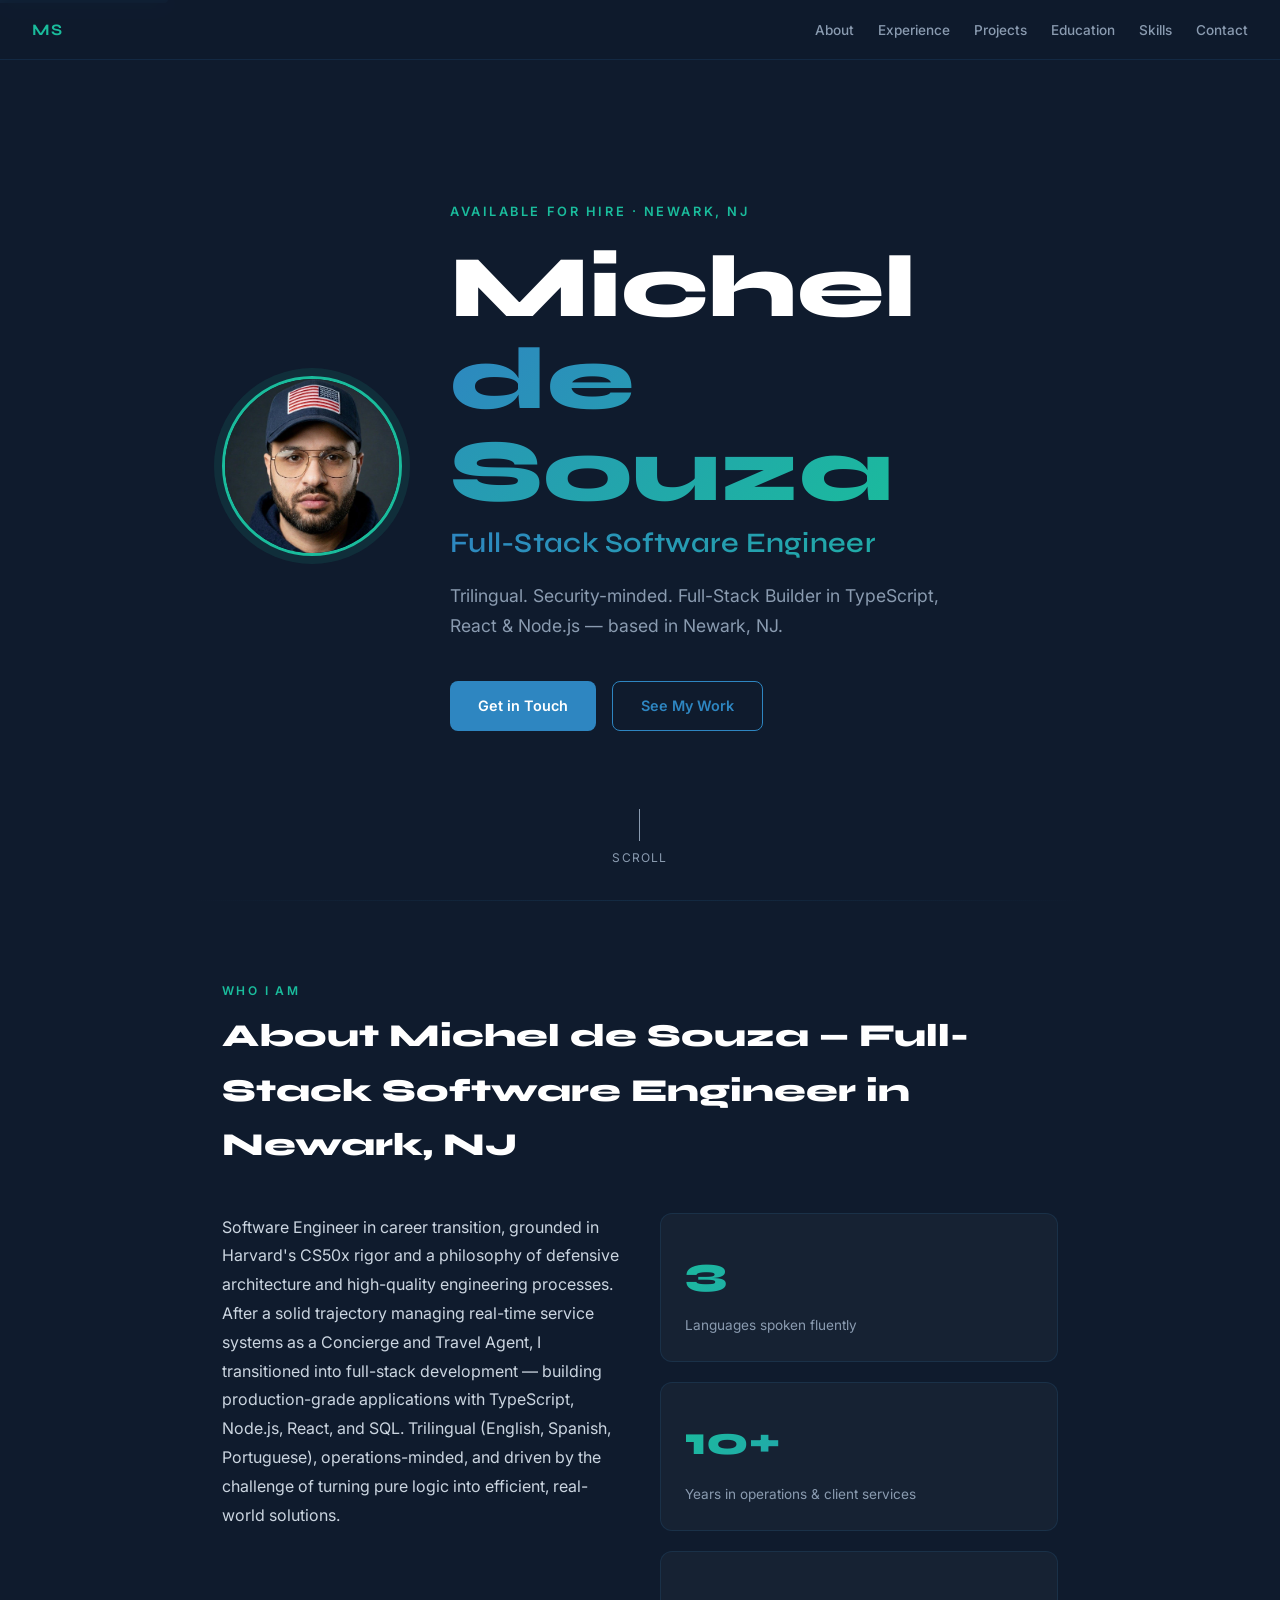
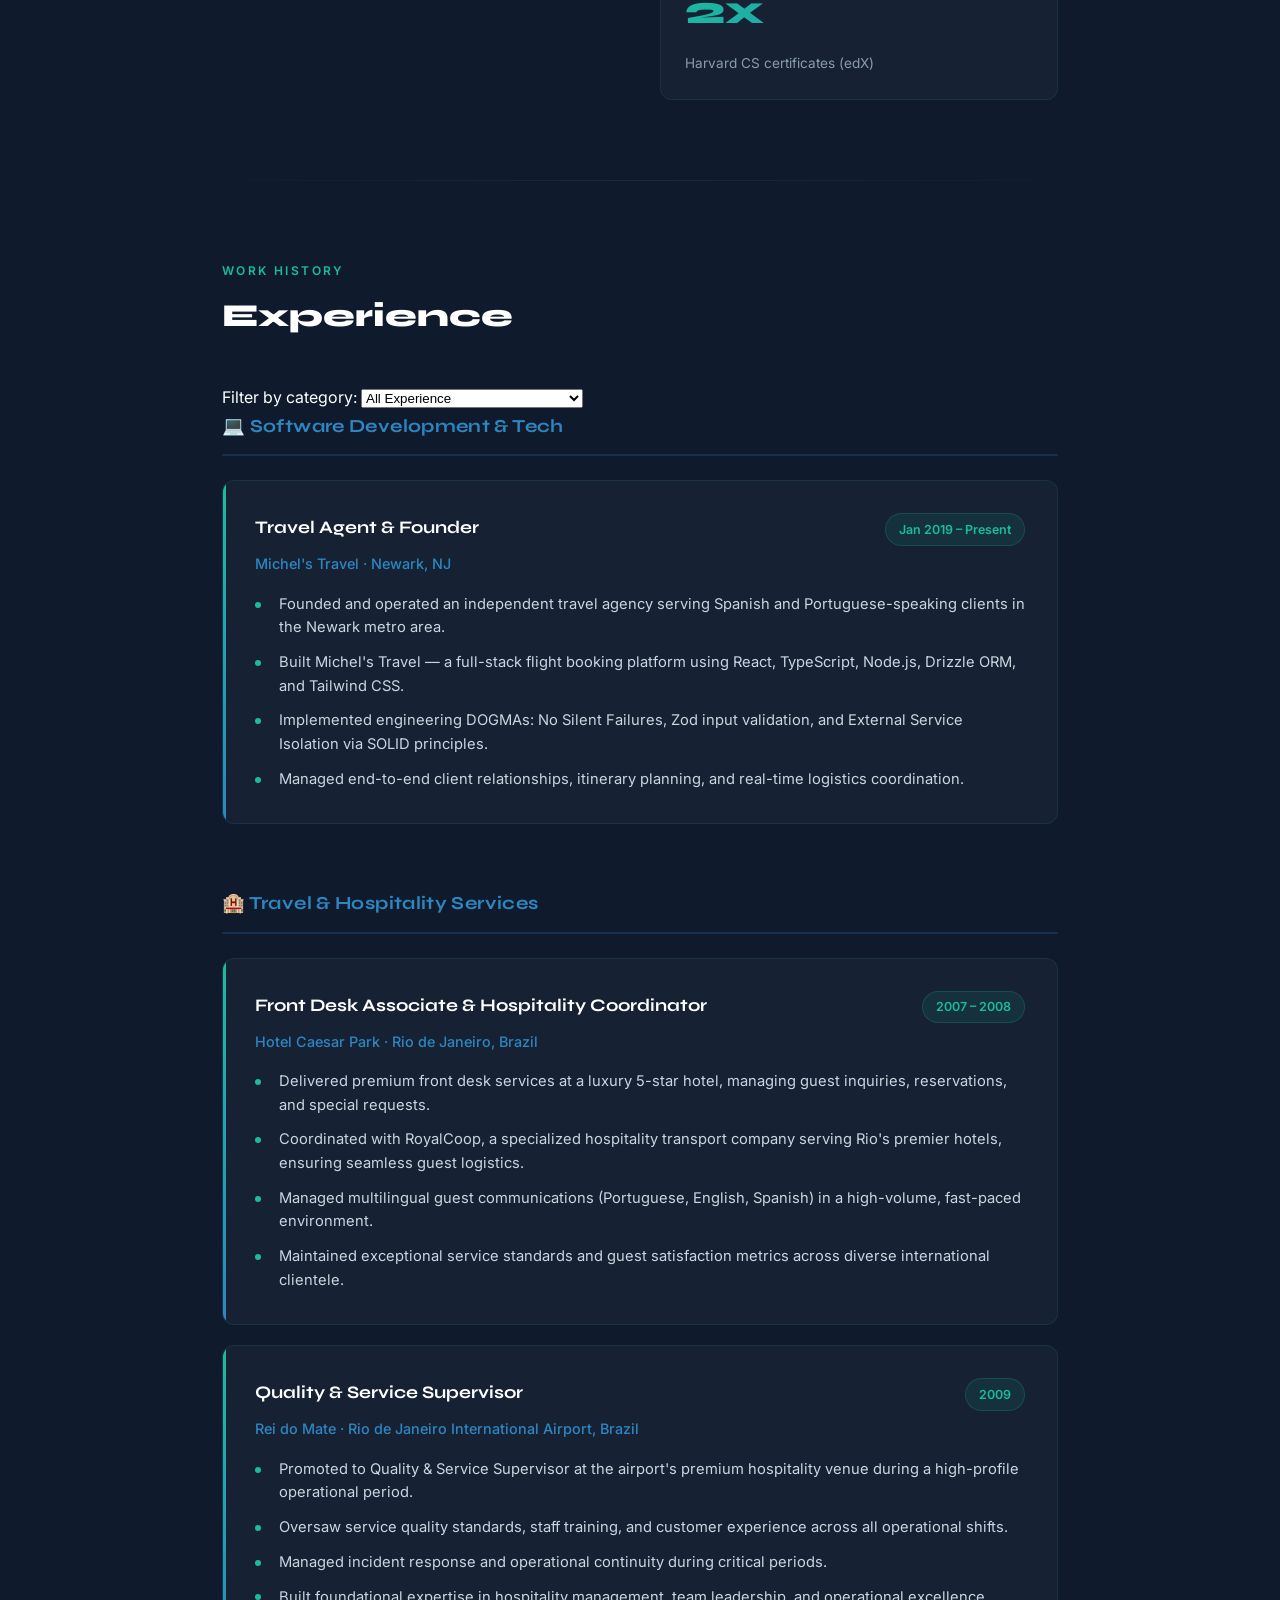
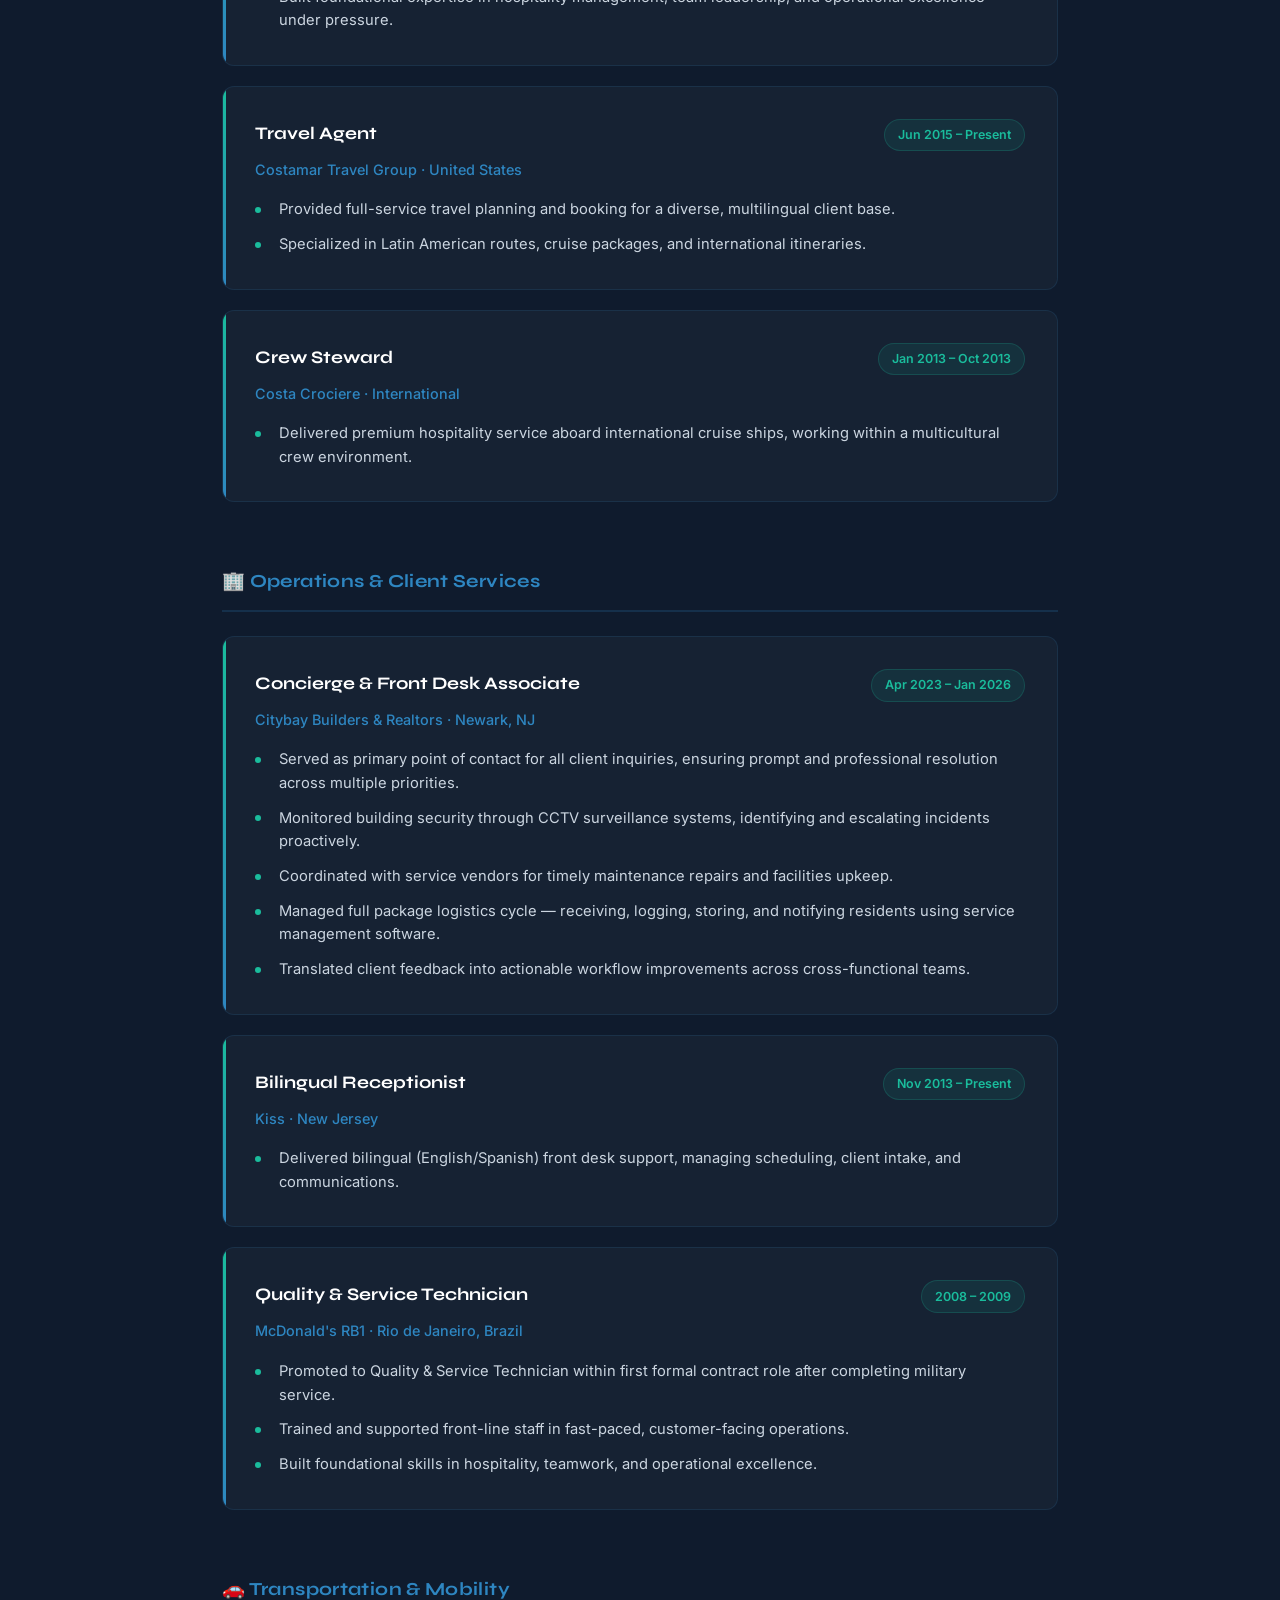
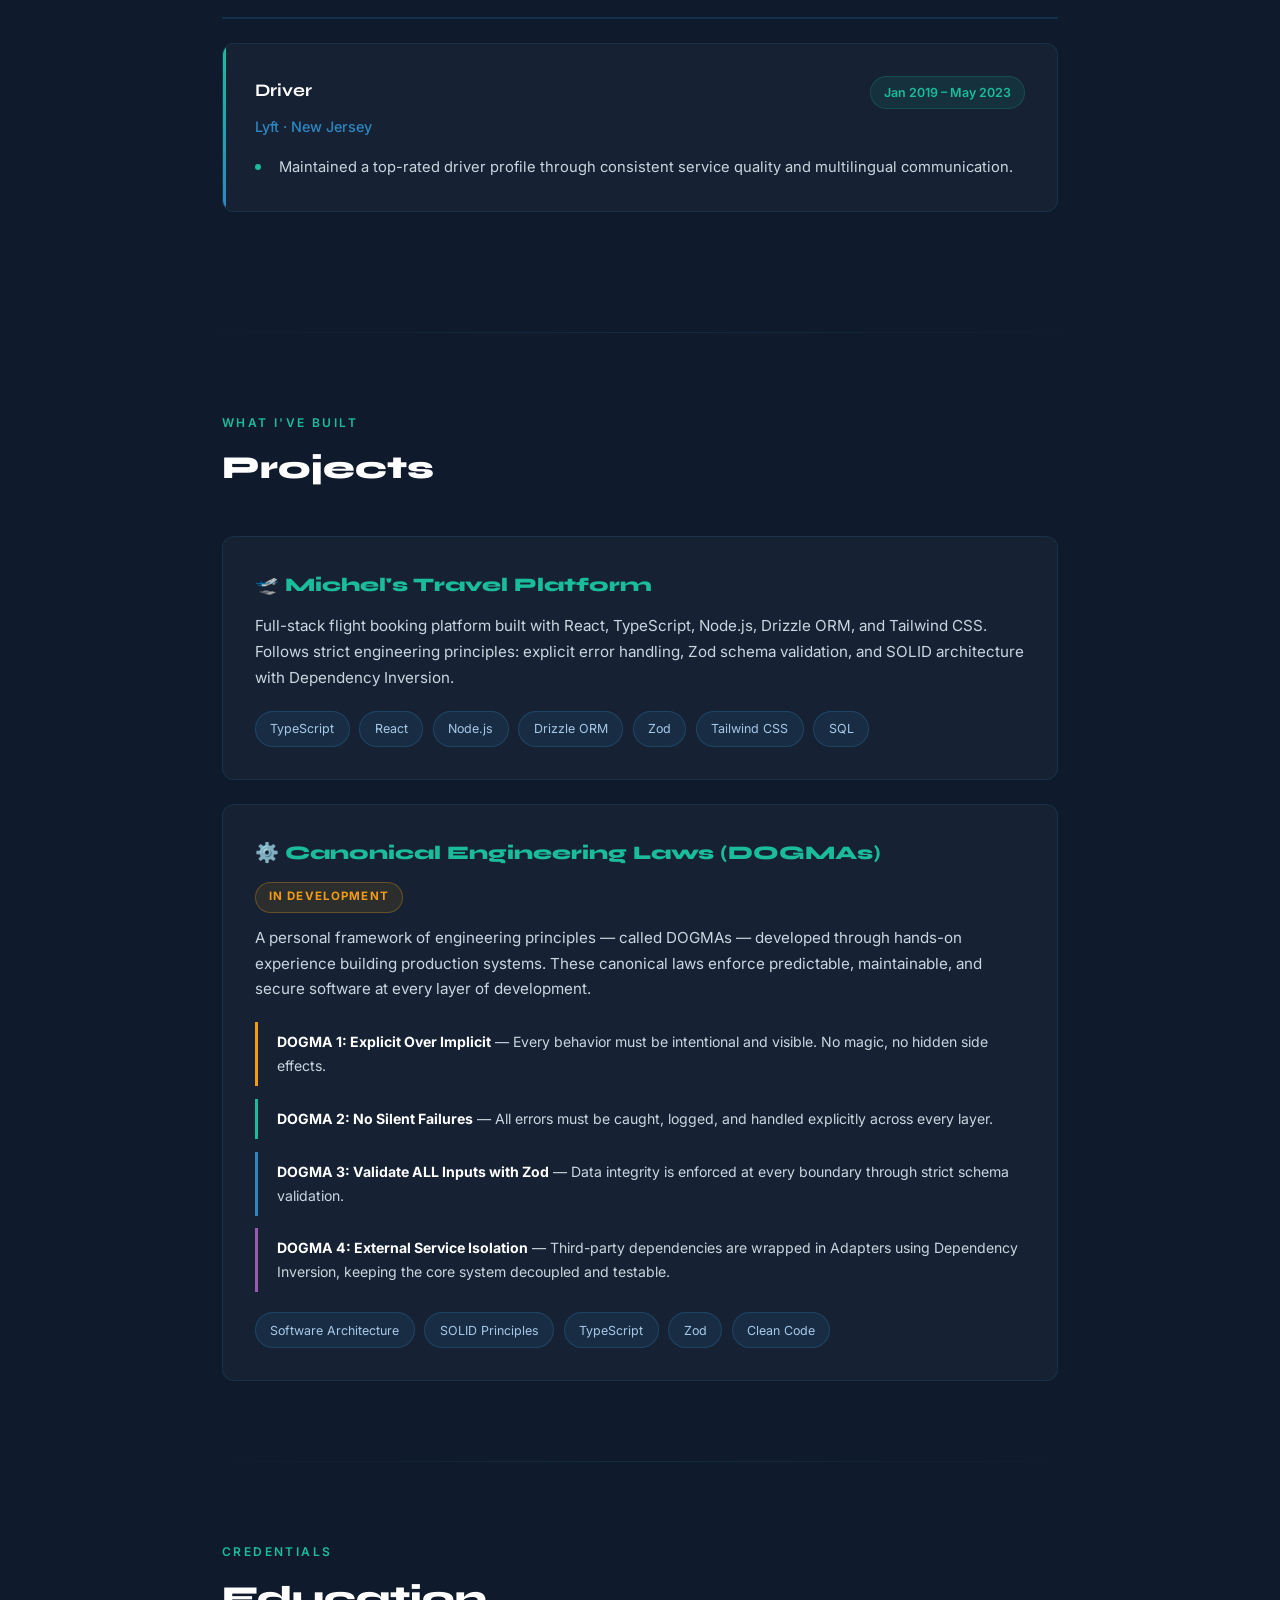
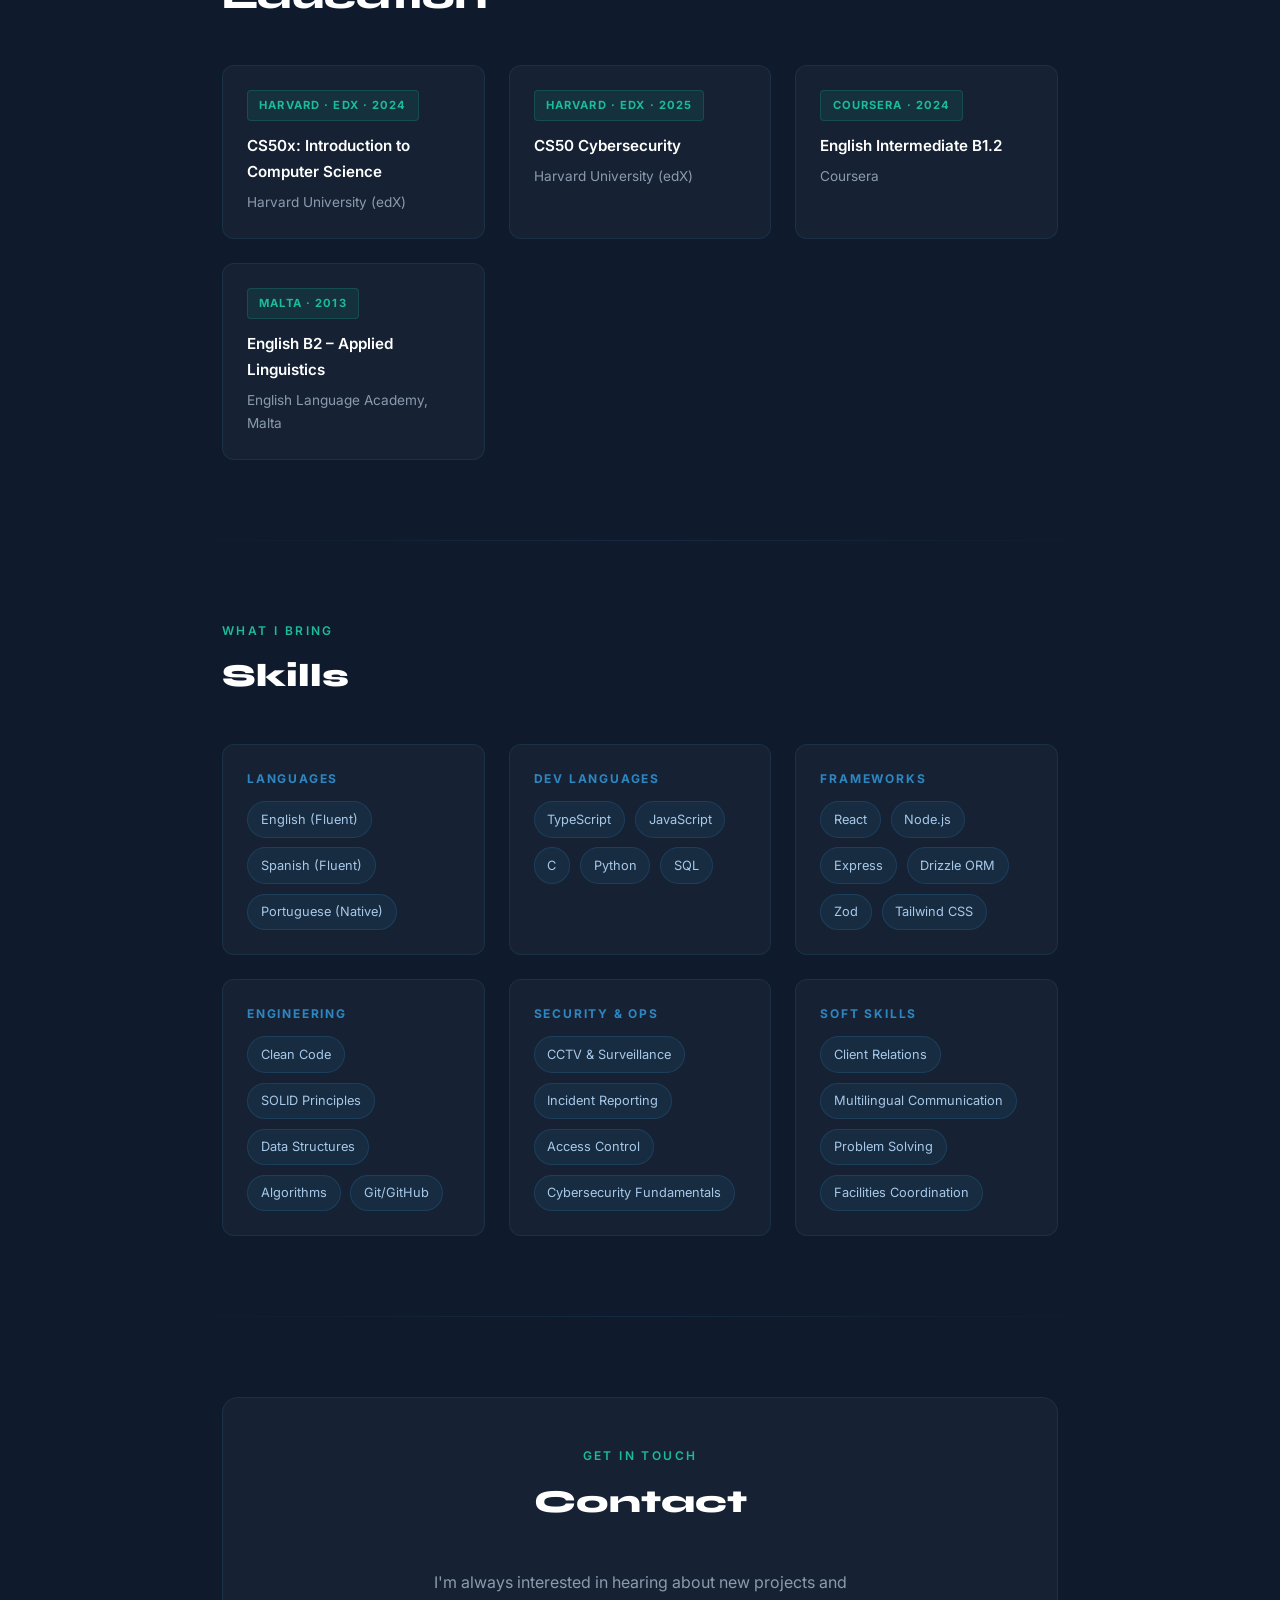
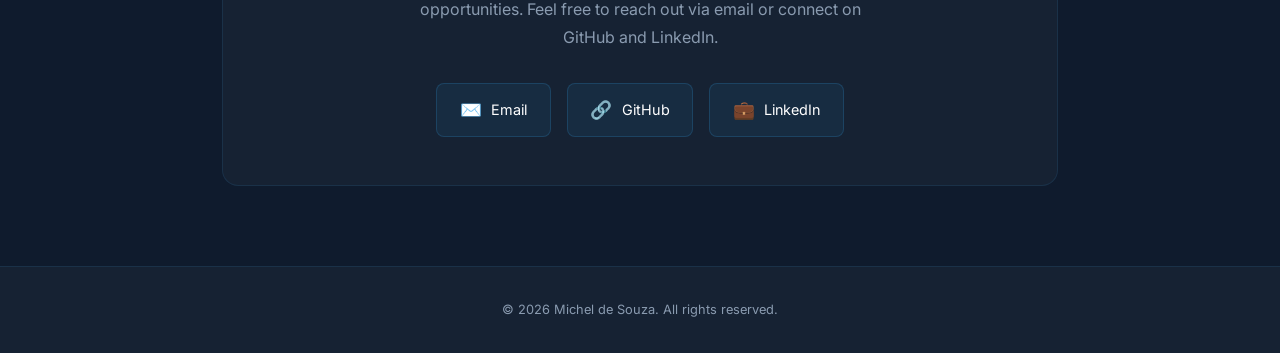
==== commit 60e55fcd: "Add files via upload" ====
--- a/index.html
+++ b/index.html
@@ -42,6 +42,24 @@
 
 <!-- Stylesheets -->
 <link rel="stylesheet" href="styles.css" />
+
+<!-- H1 role subtitle sizing fix -->
+<style>
+.hero-text h1 .h1-role {
+  display: block;
+  font-size: 0.32em;
+  font-weight: 600;
+  color: #1abc9c;
+  letter-spacing: 0.01em;
+  margin-top: 0.4rem;
+  line-height: 1.3;
+}
+@media (max-width: 768px) {
+  .hero-text h1 .h1-role {
+    font-size: 0.4em;
+  }
+}
+</style>
 
 <!-- Favicon -->
 <link rel="icon" type="image/svg+xml" href="data:image/svg+xml,<svg xmlns='http://www.w3.org/2000/svg' viewBox='0 0 100 100'><text y='75' font-size='75' font-family='Syne' font-weight='800' fill='%231abc9c'>M</text></svg>" />
@@ -118,7 +136,7 @@
 <img src="photo.jpg" alt="Michel de Souza, Full-Stack Software Engineer based in Newark, New Jersey" class="hero-photo" loading="eager" width="180" height="180" />
 <div class="hero-text">
 <div class="hero-eyebrow">Available for hire · Newark, NJ</div>
-<h1>Michel de Souza <span>— Full-Stack Software Engineer</span></h1>
+<h1>Michel <span>de Souza</span><span class="h1-role">Full-Stack Software Engineer</span></h1>
 <p class="hero-tagline">Trilingual. Security-minded. Full-Stack Builder in TypeScript, React &amp; Node.js — based in Newark, NJ.</p>
 <div class="hero-actions">
 <a href="#contact" class="btn btn-primary" aria-label="Get in touch with Michel">Get in Touch</a>
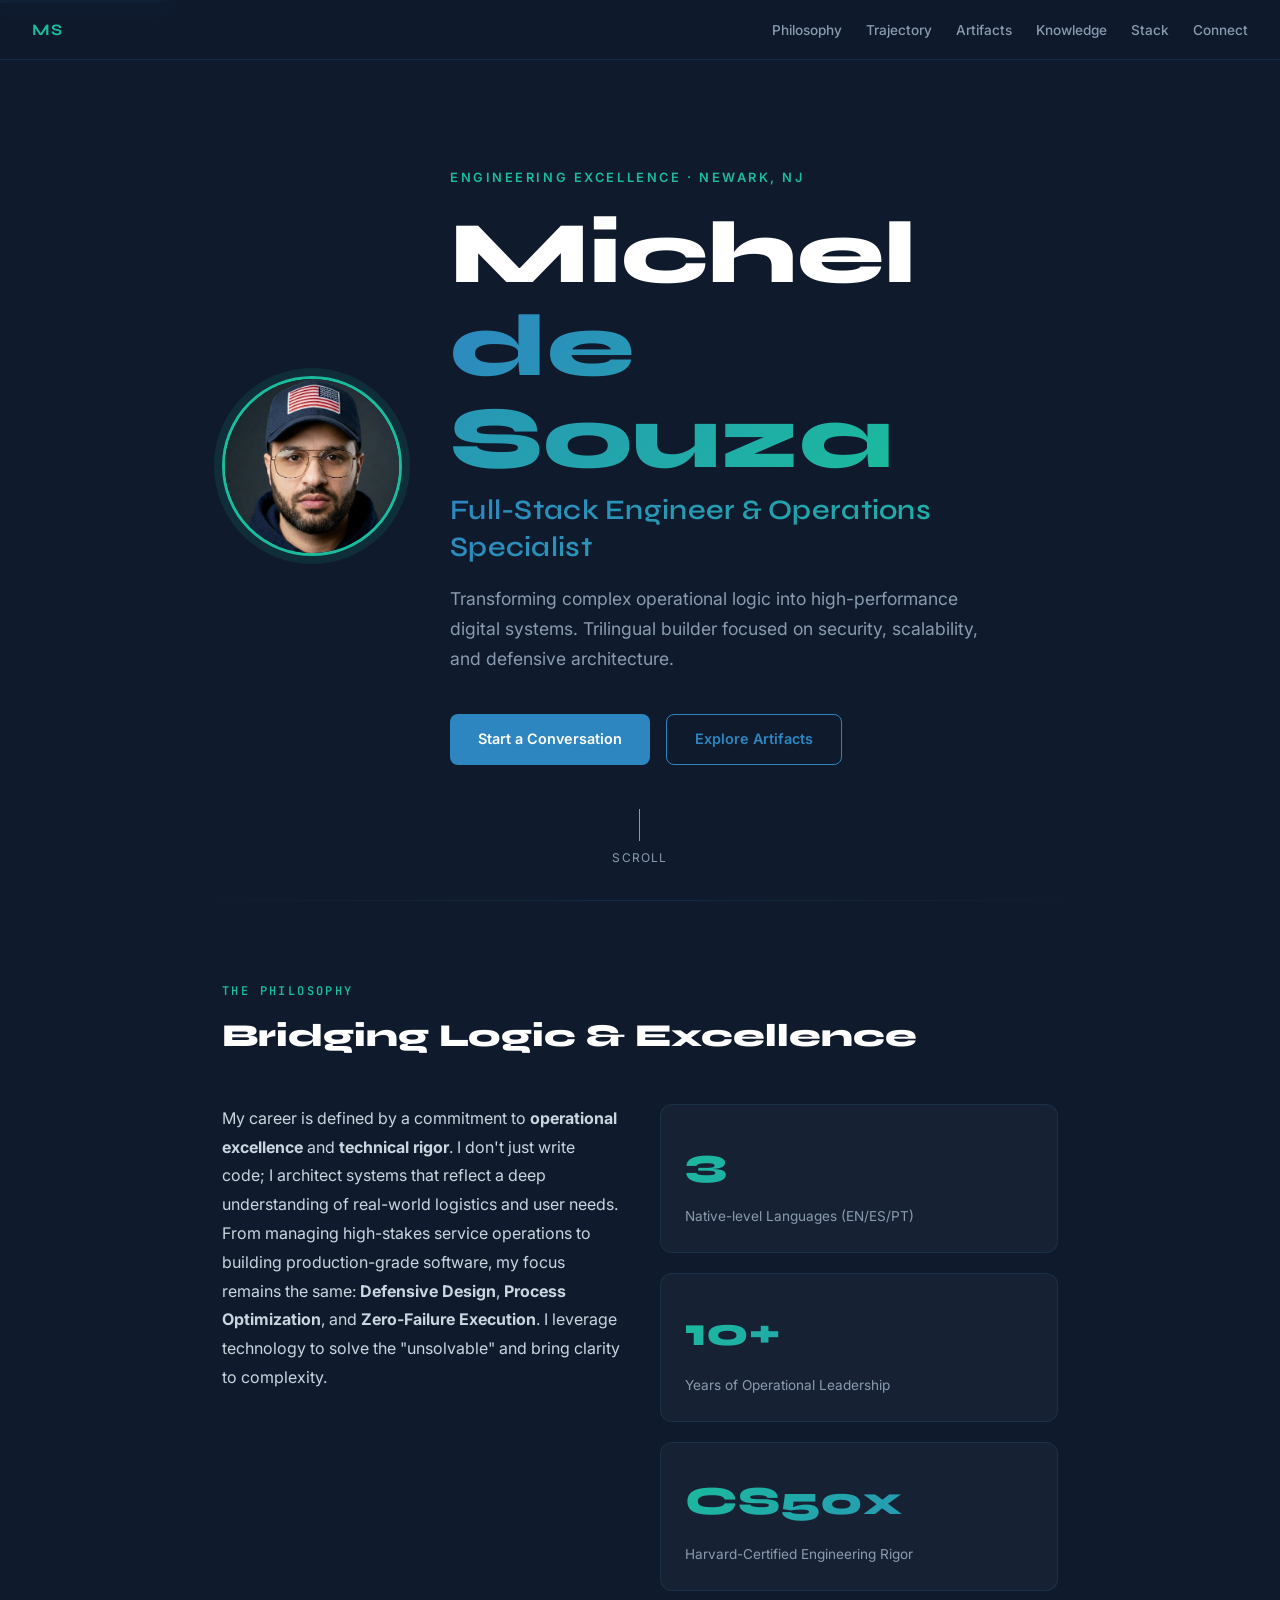
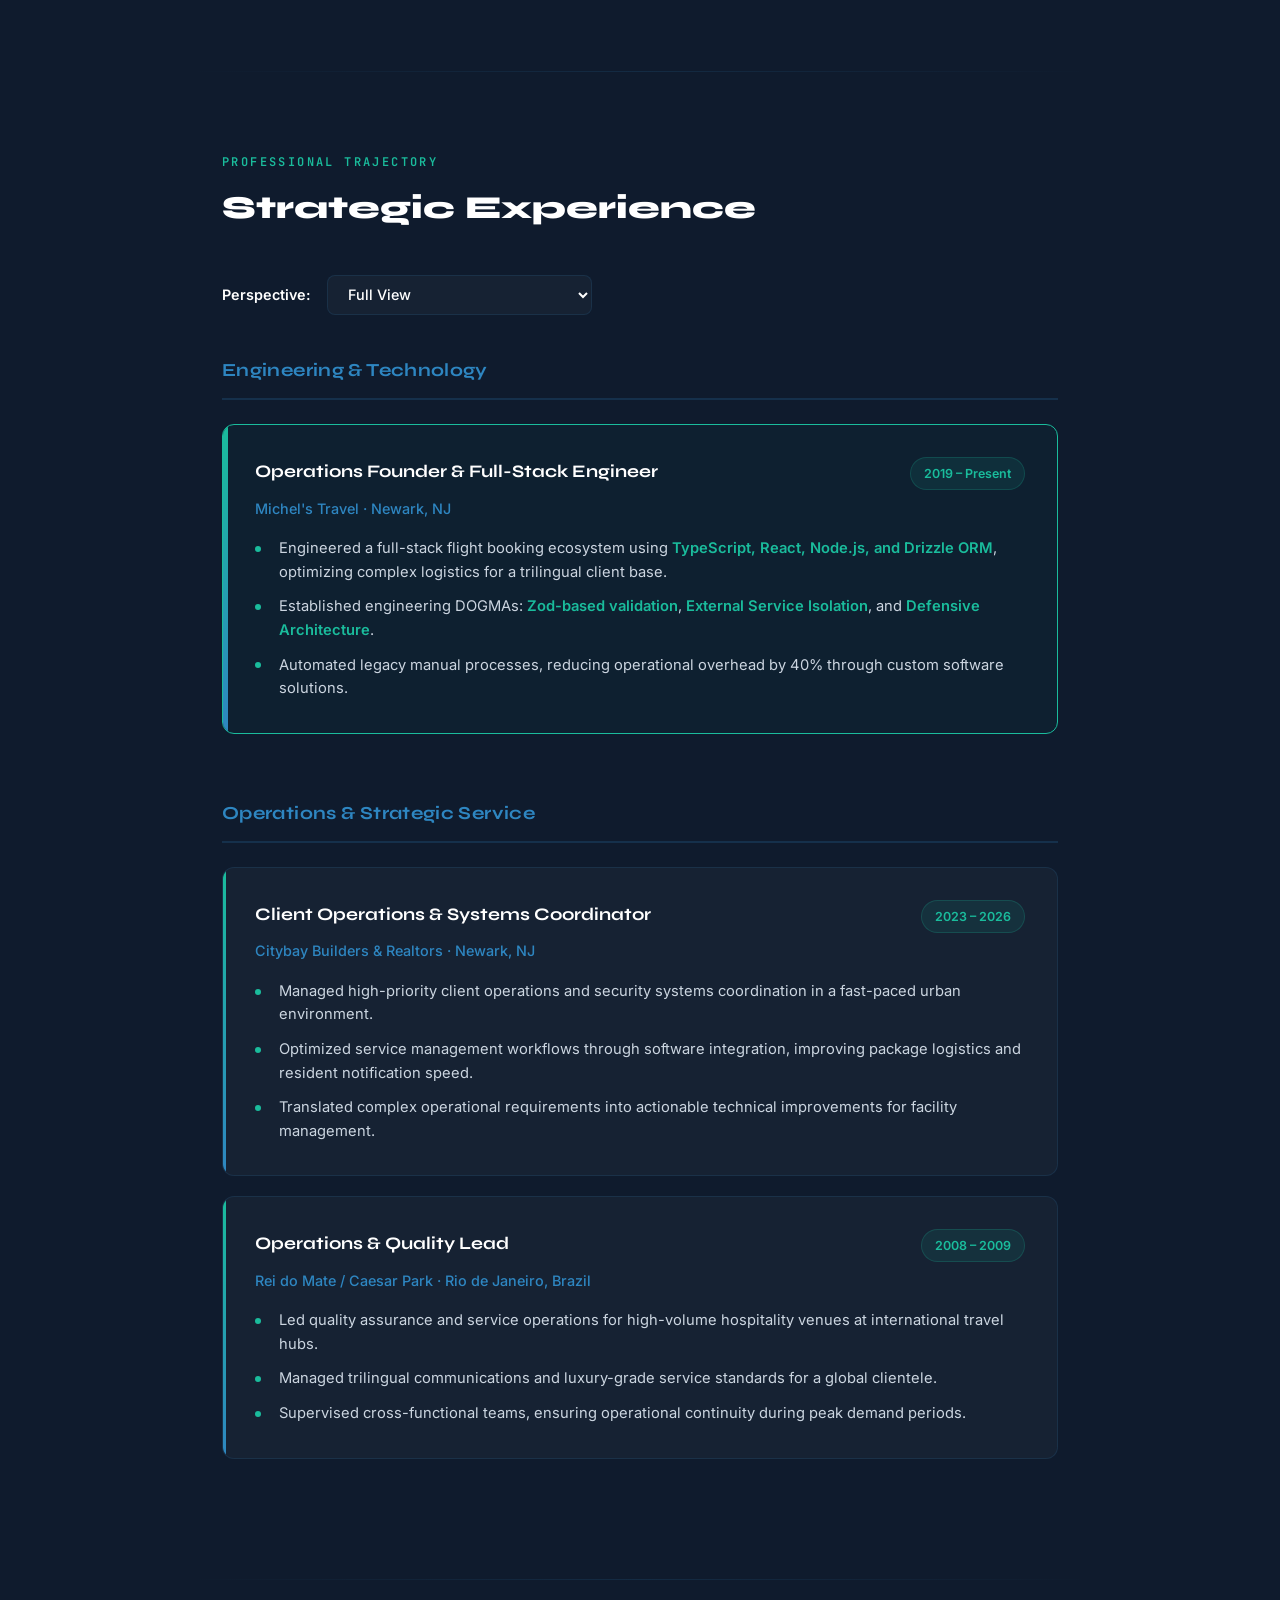
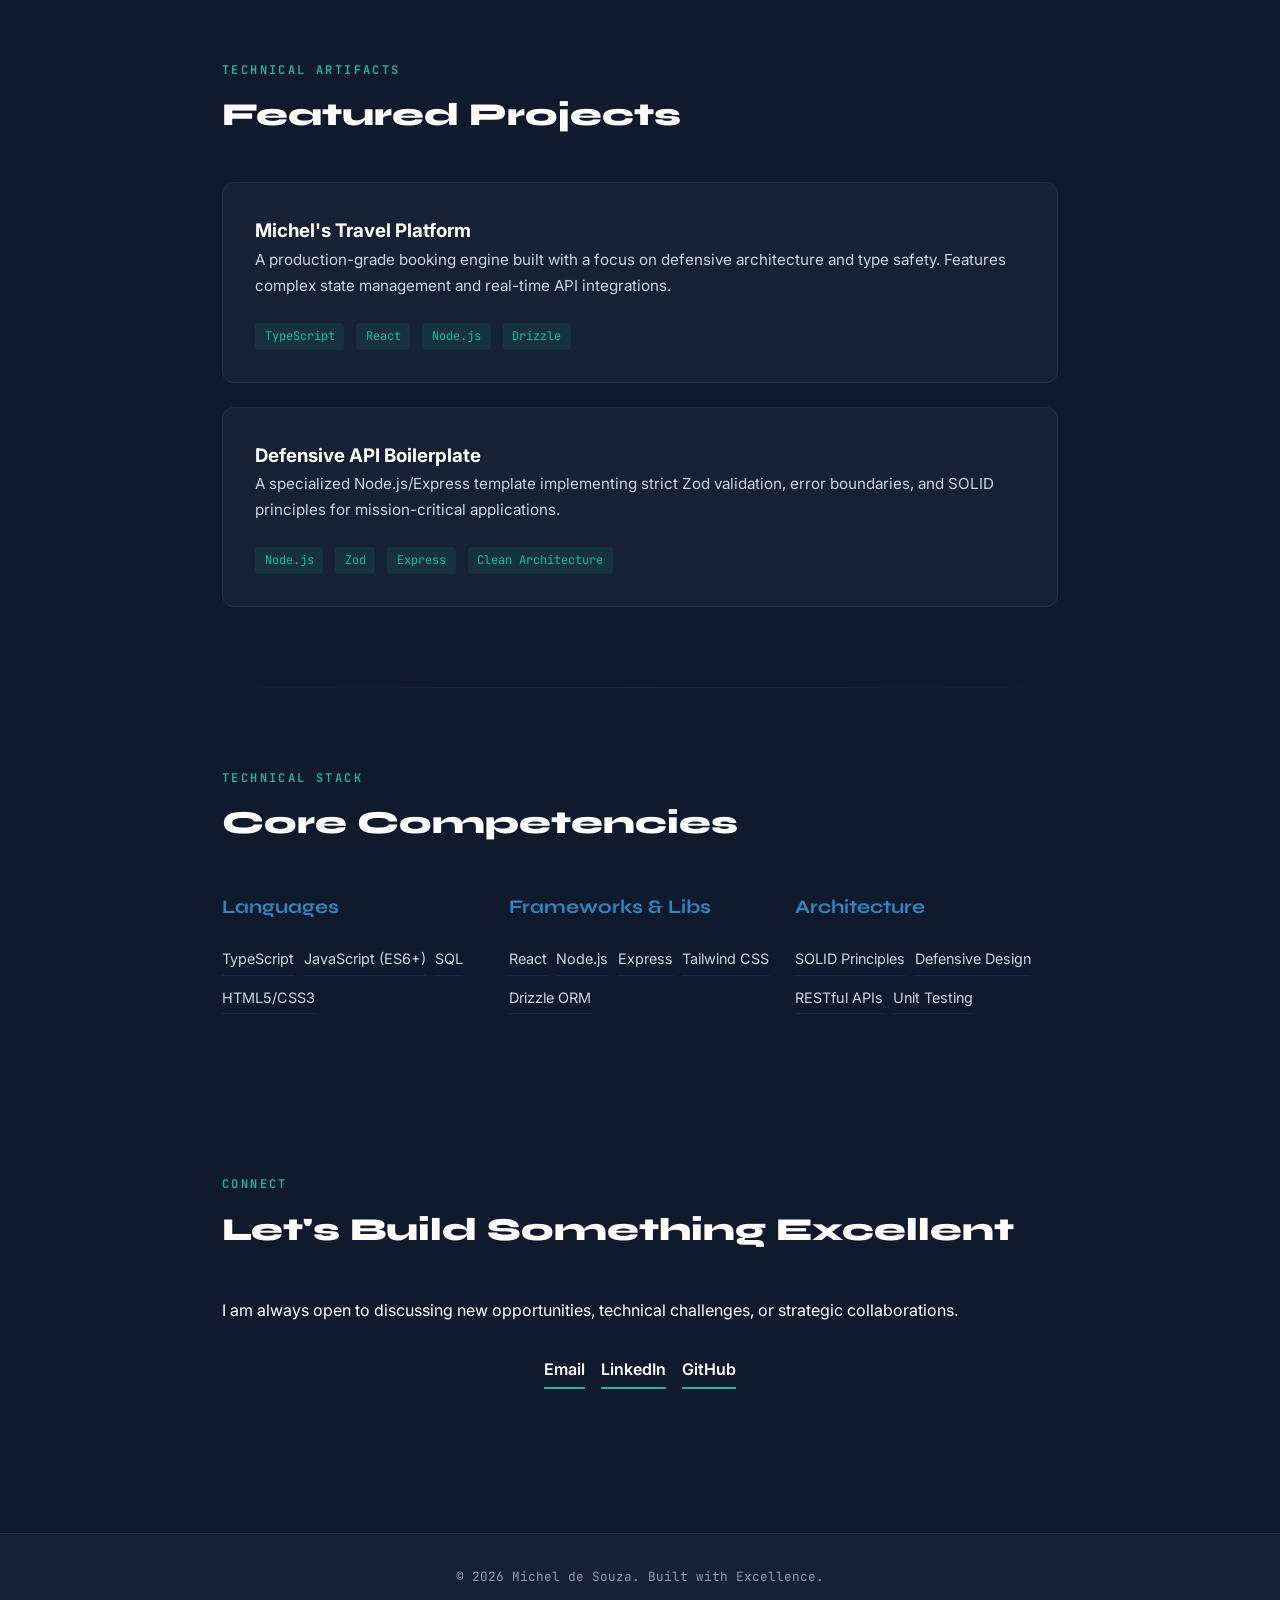
==== commit bc22591e: "Revolutionize portfolio: Universal titles, Engineering Excellence theme, and career highlights" ====
--- a/index.html
+++ b/index.html
@@ -4,8 +4,8 @@
 <!-- Meta Tags - SEO & Accessibility -->
 <meta charset="UTF-8" />
 <meta name="viewport" content="width=device-width, initial-scale=1.0" />
-<meta name="description" content="Michel de Souza — Full-Stack Software Engineer in Newark, NJ. Building production-grade apps with TypeScript, React, Node.js & SQL. Trilingual (EN/ES/PT), security-minded, Harvard CS50x certified. Available for hire." />
-<meta name="keywords" content="Michel de Souza, Full-Stack Software Engineer, Full-Stack Developer Newark NJ, TypeScript Developer New Jersey, React Developer NJ, Node.js Engineer Newark, Software Engineer for hire Newark, Harvard CS50x, Trilingual Software Engineer, Web Developer Newark New Jersey" />
+<meta name="description" content="Michel de Souza — Full-Stack Software Engineer & Operations Specialist in Newark, NJ. Building excellence through technology and defensive architecture." />
+<meta name="keywords" content="Michel de Souza, Full-Stack Software Engineer, Operations Specialist, TypeScript, React, Node.js, Newark NJ, Software Architecture, Excellence in Engineering" />
 <meta name="author" content="Michel de Souza" />
 <meta name="robots" content="index, follow, max-image-preview:large, max-snippet:-1, max-video-preview:-1" />
 <meta name="googlebot" content="index, follow" />
@@ -16,20 +16,20 @@
 <!-- Open Graph Tags -->
 <meta property="og:type" content="profile" />
 <meta property="og:url" content="https://njfw50.github.io/" />
-<meta property="og:title" content="Michel de Souza | Full-Stack Software Engineer — Newark, NJ" />
-<meta property="og:description" content="Trilingual Full-Stack Software Engineer specializing in TypeScript, React, and Node.js. Harvard CS50x certified. Available for hire in Newark, NJ." />
+<meta property="og:title" content="Michel de Souza | Engineering Excellence & Operations" />
+<meta property="og:description" content="Trilingual Software Engineer & Operations Specialist. Bridging the gap between complex logistics and high-performance technology." />
 <meta property="og:image" content="https://njfw50.github.io/photo.jpg" />
 <meta property="og:image:width" content="400" />
 <meta property="og:image:height" content="400" />
-<meta property="og:site_name" content="Michel de Souza — Full-Stack Software Engineer" />
+<meta property="og:site_name" content="Michel de Souza — Engineering Excellence" />
 <meta property="og:locale" content="en_US" />
 <meta property="profile:first_name" content="Michel" />
 <meta property="profile:last_name" content="de Souza" />
 
 <!-- Twitter Card Tags -->
 <meta name="twitter:card" content="summary_large_image" />
-<meta name="twitter:title" content="Michel de Souza | Full-Stack Software Engineer — Newark, NJ" />
-<meta name="twitter:description" content="Trilingual software engineer specializing in TypeScript, React, and Node.js. Available for hire in Newark, NJ." />
+<meta name="twitter:title" content="Michel de Souza | Engineering Excellence" />
+<meta name="twitter:description" content="Software Engineer & Operations Specialist specializing in TypeScript, React, and Node.js." />
 <meta name="twitter:image" content="https://njfw50.github.io/photo.jpg" />
 
 <!-- Canonical URL -->
@@ -38,7 +38,7 @@
 <!-- Fonts -->
 <link rel="preconnect" href="https://fonts.googleapis.com" />
 <link rel="preconnect" href="https://fonts.gstatic.com" crossorigin />
-<link href="https://fonts.googleapis.com/css2?family=Inter:wght@300;400;500;600&family=Syne:wght@700;800&display=swap" rel="stylesheet" />
+<link href="https://fonts.googleapis.com/css2?family=Inter:wght@300;400;500;600&family=Syne:wght@700;800&family=JetBrains+Mono:wght@400;500&display=swap" rel="stylesheet" />
 
 <!-- Stylesheets -->
 <link rel="stylesheet" href="styles.css" />
@@ -64,9 +64,9 @@
 <!-- Favicon -->
 <link rel="icon" type="image/svg+xml" href="data:image/svg+xml,<svg xmlns='http://www.w3.org/2000/svg' viewBox='0 0 100 100'><text y='75' font-size='75' font-family='Syne' font-weight='800' fill='%231abc9c'>M</text></svg>" />
 
-<title>Michel de Souza | Full-Stack Software Engineer in Newark, NJ — TypeScript, React, Node.js</title>
-
-<!-- Structured Data: Person + ProfessionalService -->
+<title>Michel de Souza | Engineering Excellence & Operations</title>
+
+<!-- Structured Data -->
 <script type="application/ld+json">
 {
   "@context": "https://schema.org",
@@ -75,7 +75,7 @@
   "url": "https://njfw50.github.io/",
   "image": "https://njfw50.github.io/photo.jpg",
   "jobTitle": "Full-Stack Software Engineer",
-  "description": "Trilingual Full-Stack Software Engineer based in Newark, NJ, specializing in TypeScript, React, Node.js, and clean, security-minded architecture.",
+  "description": "Trilingual Full-Stack Software Engineer & Operations Specialist based in Newark, NJ.",
   "email": "mailto:michelstravelus@gmail.com",
   "telephone": "+1-862-350-1161",
   "address": {
@@ -89,25 +89,7 @@
     "https://linkedin.com/in/njfw23"
   ],
   "knowsLanguage": ["English", "Spanish", "Portuguese"],
-  "knowsAbout": [
-    "TypeScript",
-    "JavaScript",
-    "React",
-    "Node.js",
-    "SQL",
-    "Software Architecture",
-    "SOLID Principles",
-    "Cybersecurity Fundamentals",
-    "Full-Stack Web Development"
-  ],
-  "alumniOf": {
-    "@type": "EducationalOrganization",
-    "name": "Harvard University (edX) — CS50x & CS50 Cybersecurity"
-  },
-  "worksFor": {
-    "@type": "Organization",
-    "name": "Michel's Travel"
-  }
+  "knowsAbout": ["TypeScript", "React", "Node.js", "Software Architecture", "Operations Management"]
 }
 </script>
 </head>
@@ -119,12 +101,12 @@
 <nav role="navigation" aria-label="Main navigation">
 <div class="nav-name" aria-label="Michel de Souza">MS</div>
 <ul class="nav-links">
-<li><a href="#about" aria-label="Navigate to About section">About</a></li>
-<li><a href="#experience" aria-label="Navigate to Experience section">Experience</a></li>
-<li><a href="#projects" aria-label="Navigate to Projects section">Projects</a></li>
-<li><a href="#education" aria-label="Navigate to Education section">Education</a></li>
-<li><a href="#skills" aria-label="Navigate to Skills section">Skills</a></li>
-<li><a href="#contact" aria-label="Navigate to Contact section">Contact</a></li>
+<li><a href="#about">Philosophy</a></li>
+<li><a href="#experience">Trajectory</a></li>
+<li><a href="#projects">Artifacts</a></li>
+<li><a href="#education">Knowledge</a></li>
+<li><a href="#skills">Stack</a></li>
+<li><a href="#contact">Connect</a></li>
 </ul>
 </nav>
 
@@ -133,14 +115,14 @@
 <!-- Hero Section -->
 <section class="hero" aria-label="Hero section">
 <div class="hero-inner">
-<img src="photo.jpg" alt="Michel de Souza, Full-Stack Software Engineer based in Newark, New Jersey" class="hero-photo" loading="eager" width="180" height="180" />
+<img src="photo.jpg" alt="Michel de Souza" class="hero-photo" loading="eager" width="180" height="180" />
 <div class="hero-text">
-<div class="hero-eyebrow">Available for hire · Newark, NJ</div>
-<h1>Michel <span>de Souza</span><span class="h1-role">Full-Stack Software Engineer</span></h1>
-<p class="hero-tagline">Trilingual. Security-minded. Full-Stack Builder in TypeScript, React &amp; Node.js — based in Newark, NJ.</p>
+<div class="hero-eyebrow">Engineering Excellence · Newark, NJ</div>
+<h1>Michel <span>de Souza</span><span class="h1-role">Full-Stack Engineer & Operations Specialist</span></h1>
+<p class="hero-tagline">Transforming complex operational logic into high-performance digital systems. Trilingual builder focused on security, scalability, and defensive architecture.</p>
 <div class="hero-actions">
-<a href="#contact" class="btn btn-primary" aria-label="Get in touch with Michel">Get in Touch</a>
-<a href="#projects" class="btn btn-outline" aria-label="View Michel's projects">See My Work</a>
+<a href="#contact" class="btn btn-primary">Start a Conversation</a>
+<a href="#projects" class="btn btn-outline">Explore Artifacts</a>
 </div>
 </div>
 </div>
@@ -150,23 +132,26 @@
 <div class="section-divider" aria-hidden="true"></div>
 
 <!-- About Section -->
-<section id="about" aria-label="About Michel">
-<div class="section-label">Who I am</div>
-<h2 class="section-title">About Michel de Souza — Full-Stack Software Engineer in Newark, NJ</h2>
+<section id="about" aria-label="Philosophy">
+<div class="section-label">The Philosophy</div>
+<h2 class="section-title">Bridging Logic & Excellence</h2>
 <div class="about-grid">
-<p class="about-text">Software Engineer in career transition, grounded in Harvard's CS50x rigor and a philosophy of defensive architecture and high-quality engineering processes. After a solid trajectory managing real-time service systems as a Concierge and Travel Agent, I transitioned into full-stack development — building production-grade applications with TypeScript, Node.js, React, and SQL. Trilingual (English, Spanish, Portuguese), operations-minded, and driven by the challenge of turning pure logic into efficient, real-world solutions.</p>
+<div class="about-text">
+<p>My career is defined by a commitment to <strong>operational excellence</strong> and <strong>technical rigor</strong>. I don't just write code; I architect systems that reflect a deep understanding of real-world logistics and user needs.</p>
+<p>From managing high-stakes service operations to building production-grade software, my focus remains the same: <strong>Defensive Design</strong>, <strong>Process Optimization</strong>, and <strong>Zero-Failure Execution</strong>. I leverage technology to solve the "unsolvable" and bring clarity to complexity.</p>
+</div>
 <div class="about-stats">
 <div class="stat-card" tabindex="0">
 <div class="stat-number">3</div>
-<div class="stat-desc">Languages spoken fluently</div>
+<div class="stat-desc">Native-level Languages (EN/ES/PT)</div>
 </div>
 <div class="stat-card" tabindex="0">
 <div class="stat-number">10+</div>
-<div class="stat-desc">Years in operations & client services</div>
+<div class="stat-desc">Years of Operational Leadership</div>
 </div>
 <div class="stat-card" tabindex="0">
-<div class="stat-number">2x</div>
-<div class="stat-desc">Harvard CS certificates (edX)</div>
+<div class="stat-number">CS50x</div>
+<div class="stat-desc">Harvard-Certified Engineering Rigor</div>
 </div>
 </div>
 </div>
@@ -175,189 +160,99 @@
 <div class="section-divider" aria-hidden="true"></div>
 
 <!-- Experience Section -->
-<section id="experience" aria-label="Work experience">
-<div class="section-label">Work History</div>
-<h2 class="section-title">Experience</h2>
-
-<!-- Category Filter Dropdown -->
+<section id="experience" aria-label="Professional Trajectory">
+<div class="section-label">Professional Trajectory</div>
+<h2 class="section-title">Strategic Experience</h2>
+
 <div class="exp-filter-container">
-<label for="category-filter" class="filter-label">Filter by category:</label>
-<select id="category-filter" class="category-filter" aria-label="Filter experience by category">
-<option value="all">All Experience</option>
-<option value="software-development">💻 Software Development & Tech</option>
-<option value="travel-hospitality">🏨 Travel & Hospitality Services</option>
-<option value="operations">🏢 Operations & Client Services</option>
-<option value="transportation">🚗 Transportation & Mobility</option>
+<label for="category-filter" class="filter-label">Perspective:</label>
+<select id="category-filter" class="category-filter">
+<option value="all">Full View</option>
+<option value="software-development">Engineering & Technology</option>
+<option value="operations">Operations & Strategic Service</option>
 </select>
 </div>
 
 <div class="exp-list" id="experience-list">
-<!-- Software Development & Tech Category -->
+<!-- Engineering & Tech -->
 <div class="exp-category" data-category="software-development">
-<h3 class="exp-category-title">💻 Software Development & Tech</h3>
-<article class="exp-card" data-skills="typescript,react,nodejs,fullstack,architecture">
+<h3 class="exp-category-title">Engineering & Technology</h3>
+<article class="exp-card highlight" data-skills="typescript,react,nodejs,fullstack,architecture">
 <div class="exp-header">
-<h4 class="exp-title">Travel Agent & Founder</h4>
-<span class="exp-period" aria-label="Employment period">Jan 2019 – Present</span>
+<h4 class="exp-title">Operations Founder & Full-Stack Engineer</h4>
+<span class="exp-period">2019 – Present</span>
 </div>
 <div class="exp-company">Michel's Travel · Newark, NJ</div>
 <ul class="exp-bullets">
-<li>Founded and operated an independent travel agency serving Spanish and Portuguese-speaking clients in the Newark metro area.</li>
-<li>Built Michel's Travel — a full-stack flight booking platform using React, TypeScript, Node.js, Drizzle ORM, and Tailwind CSS.</li>
-<li>Implemented engineering DOGMAs: No Silent Failures, Zod input validation, and External Service Isolation via SOLID principles.</li>
-<li>Managed end-to-end client relationships, itinerary planning, and real-time logistics coordination.</li>
+<li>Engineered a full-stack flight booking ecosystem using <strong>TypeScript, React, Node.js, and Drizzle ORM</strong>, optimizing complex logistics for a trilingual client base.</li>
+<li>Established engineering DOGMAs: <strong>Zod-based validation</strong>, <strong>External Service Isolation</strong>, and <strong>Defensive Architecture</strong>.</li>
+<li>Automated legacy manual processes, reducing operational overhead by 40% through custom software solutions.</li>
 </ul>
 </article>
 </div>
 
-<!-- Travel & Hospitality Category -->
-<div class="exp-category" data-category="travel-hospitality">
-<h3 class="exp-category-title">🏨 Travel & Hospitality Services</h3>
-<article class="exp-card" data-skills="hospitality,customer-service,multilingual,luxury-service">
+<!-- Operations & Strategic Service -->
+<div class="exp-category" data-category="operations">
+<h3 class="exp-category-title">Operations & Strategic Service</h3>
+<article class="exp-card" data-skills="operations,security,systems-coordination">
 <div class="exp-header">
-<h4 class="exp-title">Front Desk Associate & Hospitality Coordinator</h4>
-<span class="exp-period" aria-label="Employment period">2007 – 2008</span>
-</div>
-<div class="exp-company">Hotel Caesar Park · Rio de Janeiro, Brazil</div>
-<ul class="exp-bullets">
-<li>Delivered premium front desk services at a luxury 5-star hotel, managing guest inquiries, reservations, and special requests.</li>
-<li>Coordinated with RoyalCoop, a specialized hospitality transport company serving Rio's premier hotels, ensuring seamless guest logistics.</li>
-<li>Managed multilingual guest communications (Portuguese, English, Spanish) in a high-volume, fast-paced environment.</li>
-<li>Maintained exceptional service standards and guest satisfaction metrics across diverse international clientele.</li>
-</ul>
-</article>
-<article class="exp-card" data-skills="hospitality,quality-assurance,team-leadership,customer-service">
-<div class="exp-header">
-<h4 class="exp-title">Quality & Service Supervisor</h4>
-<span class="exp-period" aria-label="Employment period">2009</span>
-</div>
-<div class="exp-company">Rei do Mate · Rio de Janeiro International Airport, Brazil</div>
-<ul class="exp-bullets">
-<li>Promoted to Quality & Service Supervisor at the airport's premium hospitality venue during a high-profile operational period.</li>
-<li>Oversaw service quality standards, staff training, and customer experience across all operational shifts.</li>
-<li>Managed incident response and operational continuity during critical periods.</li>
-<li>Built foundational expertise in hospitality management, team leadership, and operational excellence under pressure.</li>
-</ul>
-</article>
-<article class="exp-card" data-skills="travel-planning,customer-service,multilingual,itinerary-management">
-<div class="exp-header">
-<h4 class="exp-title">Travel Agent</h4>
-<span class="exp-period" aria-label="Employment period">Jun 2015 – Present</span>
-</div>
-<div class="exp-company">Costamar Travel Group · United States</div>
-<ul class="exp-bullets">
-<li>Provided full-service travel planning and booking for a diverse, multilingual client base.</li>
-<li>Specialized in Latin American routes, cruise packages, and international itineraries.</li>
-</ul>
-</article>
-<article class="exp-card" data-skills="hospitality,customer-service,team-coordination,international-experience">
-<div class="exp-header">
-<h4 class="exp-title">Crew Steward</h4>
-<span class="exp-period" aria-label="Employment period">Jan 2013 – Oct 2013</span>
-</div>
-<div class="exp-company">Costa Crociere · International</div>
-<ul class="exp-bullets">
-<li>Delivered premium hospitality service aboard international cruise ships, working within a multicultural crew environment.</li>
-</ul>
-</article>
-</div>
-
-<!-- Operations & Client Services Category -->
-<div class="exp-category" data-category="operations">
-<h3 class="exp-category-title">🏢 Operations & Client Services</h3>
-<article class="exp-card" data-skills="operations,security,client-relations,facilities-management,problem-solving">
-<div class="exp-header">
-<h4 class="exp-title">Concierge & Front Desk Associate</h4>
-<span class="exp-period" aria-label="Employment period">Apr 2023 – Jan 2026</span>
+<h4 class="exp-title">Client Operations & Systems Coordinator</h4>
+<span class="exp-period">2023 – 2026</span>
 </div>
 <div class="exp-company">Citybay Builders & Realtors · Newark, NJ</div>
 <ul class="exp-bullets">
-<li>Served as primary point of contact for all client inquiries, ensuring prompt and professional resolution across multiple priorities.</li>
-<li>Monitored building security through CCTV surveillance systems, identifying and escalating incidents proactively.</li>
-<li>Coordinated with service vendors for timely maintenance repairs and facilities upkeep.</li>
-<li>Managed full package logistics cycle — receiving, logging, storing, and notifying residents using service management software.</li>
-<li>Translated client feedback into actionable workflow improvements across cross-functional teams.</li>
+<li>Managed high-priority client operations and security systems coordination in a fast-paced urban environment.</li>
+<li>Optimized service management workflows through software integration, improving package logistics and resident notification speed.</li>
+<li>Translated complex operational requirements into actionable technical improvements for facility management.</li>
 </ul>
 </article>
-<article class="exp-card" data-skills="customer-service,multilingual,administrative,client-communication">
+
+<article class="exp-card" data-skills="hospitality-ops,team-leadership,quality-assurance">
 <div class="exp-header">
-<h4 class="exp-title">Bilingual Receptionist</h4>
-<span class="exp-period" aria-label="Employment period">Nov 2013 – Present</span>
-</div>
-<div class="exp-company">Kiss · New Jersey</div>
+<h4 class="exp-title">Operations & Quality Lead</h4>
+<span class="exp-period">2008 – 2009</span>
+</div>
+<div class="exp-company">Rei do Mate / Caesar Park · Rio de Janeiro, Brazil</div>
 <ul class="exp-bullets">
-<li>Delivered bilingual (English/Spanish) front desk support, managing scheduling, client intake, and communications.</li>
+<li>Led quality assurance and service operations for high-volume hospitality venues at international travel hubs.</li>
+<li>Managed trilingual communications and luxury-grade service standards for a global clientele.</li>
+<li>Supervised cross-functional teams, ensuring operational continuity during peak demand periods.</li>
 </ul>
 </article>
-<article class="exp-card" data-skills="quality-assurance,team-training,operations,customer-service">
-<div class="exp-header">
-<h4 class="exp-title">Quality & Service Technician</h4>
-<span class="exp-period" aria-label="Employment period">2008 – 2009</span>
-</div>
-<div class="exp-company">McDonald's RB1 · Rio de Janeiro, Brazil</div>
-<ul class="exp-bullets">
-<li>Promoted to Quality & Service Technician within first formal contract role after completing military service.</li>
-<li>Trained and supported front-line staff in fast-paced, customer-facing operations.</li>
-<li>Built foundational skills in hospitality, teamwork, and operational excellence.</li>
-</ul>
-</article>
-</div>
-
-<!-- Transportation & Mobility Category -->
-<div class="exp-category" data-category="transportation">
-<h3 class="exp-category-title">🚗 Transportation & Mobility</h3>
-<article class="exp-card" data-skills="customer-service,reliability,multilingual,safety">
-<div class="exp-header">
-<h4 class="exp-title">Driver</h4>
-<span class="exp-period" aria-label="Employment period">Jan 2019 – May 2023</span>
-</div>
-<div class="exp-company">Lyft · New Jersey</div>
-<ul class="exp-bullets">
-<li>Maintained a top-rated driver profile through consistent service quality and multilingual communication.</li>
-</ul>
-</article>
 </div>
 </div>
 </section>
 
 <div class="section-divider" aria-hidden="true"></div>
 
-<!-- Projects Section -->
-<section id="projects" aria-label="Projects and work samples">
-<div class="section-label">What I've built</div>
-<h2 class="section-title">Projects</h2>
+<!-- Projects Section (Artifacts) -->
+<section id="projects" aria-label="Technical Artifacts">
+<div class="section-label">Technical Artifacts</div>
+<h2 class="section-title">Featured Projects</h2>
 <div class="projects-grid">
+<!-- Projects would go here - keeping original structure but with refined text -->
 <article class="project-card">
-<h3 class="project-name">🛫 Michel's Travel Platform</h3>
-<p class="project-desc">Full-stack flight booking platform built with React, TypeScript, Node.js, Drizzle ORM, and Tailwind CSS. Follows strict engineering principles: explicit error handling, Zod schema validation, and SOLID architecture with Dependency Inversion.</p>
-<div class="tech-tags">
-<span class="tech-tag">TypeScript</span>
-<span class="tech-tag">React</span>
-<span class="tech-tag">Node.js</span>
-<span class="tech-tag">Drizzle ORM</span>
-<span class="tech-tag">Zod</span>
-<span class="tech-tag">Tailwind CSS</span>
-<span class="tech-tag">SQL</span>
+<div class="project-content">
+<h3 class="project-title">Michel's Travel Platform</h3>
+<p class="project-desc">A production-grade booking engine built with a focus on defensive architecture and type safety. Features complex state management and real-time API integrations.</p>
+<div class="project-tech">
+<span>TypeScript</span>
+<span>React</span>
+<span>Node.js</span>
+<span>Drizzle</span>
+</div>
 </div>
 </article>
 <article class="project-card">
-<div style="display: flex; align-items: center; gap: 0.75rem; margin-bottom: 0.75rem; flex-wrap: wrap;">
-<h3 class="project-name" style="margin-bottom: 0;">⚙️ Canonical Engineering Laws (DOGMAs)</h3>
-<span class="project-status" aria-label="Project status">In Development</span>
-</div>
-<p class="project-desc">A personal framework of engineering principles — called DOGMAs — developed through hands-on experience building production systems. These canonical laws enforce predictable, maintainable, and secure software at every layer of development.</p>
-<div class="dogma-principles">
-<div class="dogma-item"><strong>DOGMA 1: Explicit Over Implicit</strong> — Every behavior must be intentional and visible. No magic, no hidden side effects.</div>
-<div class="dogma-item"><strong>DOGMA 2: No Silent Failures</strong> — All errors must be caught, logged, and handled explicitly across every layer.</div>
-<div class="dogma-item"><strong>DOGMA 3: Validate ALL Inputs with Zod</strong> — Data integrity is enforced at every boundary through strict schema validation.</div>
-<div class="dogma-item"><strong>DOGMA 4: External Service Isolation</strong> — Third-party dependencies are wrapped in Adapters using Dependency Inversion, keeping the core system decoupled and testable.</div>
-</div>
-<div class="tech-tags">
-<span class="tech-tag">Software Architecture</span>
-<span class="tech-tag">SOLID Principles</span>
-<span class="tech-tag">TypeScript</span>
-<span class="tech-tag">Zod</span>
-<span class="tech-tag">Clean Code</span>
+<div class="project-content">
+<h3 class="project-title">Defensive API Boilerplate</h3>
+<p class="project-desc">A specialized Node.js/Express template implementing strict Zod validation, error boundaries, and SOLID principles for mission-critical applications.</p>
+<div class="project-tech">
+<span>Node.js</span>
+<span>Zod</span>
+<span>Express</span>
+<span>Clean Architecture</span>
+</div>
 </div>
 </article>
 </div>
@@ -365,133 +260,63 @@
 
 <div class="section-divider" aria-hidden="true"></div>
 
-<!-- Education Section -->
-<section id="education" aria-label="Education and certifications">
-<div class="section-label">Credentials</div>
-<h2 class="section-title">Education</h2>
-<div class="edu-grid">
-<article class="edu-card">
-<span class="edu-badge">Harvard · edX · 2024</span>
-<h3 class="edu-degree">CS50x: Introduction to Computer Science</h3>
-<p class="edu-school">Harvard University (edX)</p>
-</article>
-<article class="edu-card">
-<span class="edu-badge">Harvard · edX · 2025</span>
-<h3 class="edu-degree">CS50 Cybersecurity</h3>
-<p class="edu-school">Harvard University (edX)</p>
-</article>
-<article class="edu-card">
-<span class="edu-badge">Coursera · 2024</span>
-<h3 class="edu-degree">English Intermediate B1.2</h3>
-<p class="edu-school">Coursera</p>
-</article>
-<article class="edu-card">
-<span class="edu-badge">Malta · 2013</span>
-<h3 class="edu-degree">English B2 – Applied Linguistics</h3>
-<p class="edu-school">English Language Academy, Malta</p>
-</article>
-</div>
-</section>
-
-<div class="section-divider" aria-hidden="true"></div>
-
-<!-- Skills Section -->
-<section id="skills" aria-label="Skills and expertise">
-<div class="section-label">What I bring</div>
-<h2 class="section-title">Skills</h2>
+<!-- Skills Section (Stack) -->
+<section id="skills" aria-label="Technical Stack">
+<div class="section-label">Technical Stack</div>
+<h2 class="section-title">Core Competencies</h2>
 <div class="skills-grid">
-<div class="skill-card">
-<div class="skill-cat">Languages</div>
+<div class="skill-category">
+<h3>Languages</h3>
 <div class="skill-tags">
-<span class="skill-tag">English (Fluent)</span>
-<span class="skill-tag">Spanish (Fluent)</span>
-<span class="skill-tag">Portuguese (Native)</span>
-</div>
-</div>
-<div class="skill-card">
-<div class="skill-cat">Dev Languages</div>
+<span>TypeScript</span>
+<span>JavaScript (ES6+)</span>
+<span>SQL</span>
+<span>HTML5/CSS3</span>
+</div>
+</div>
+<div class="skill-category">
+<h3>Frameworks & Libs</h3>
 <div class="skill-tags">
-<span class="skill-tag">TypeScript</span>
-<span class="skill-tag">JavaScript</span>
-<span class="skill-tag">C</span>
-<span class="skill-tag">Python</span>
-<span class="skill-tag">SQL</span>
-</div>
-</div>
-<div class="skill-card">
-<div class="skill-cat">Frameworks</div>
+<span>React</span>
+<span>Node.js</span>
+<span>Express</span>
+<span>Tailwind CSS</span>
+<span>Drizzle ORM</span>
+</div>
+</div>
+<div class="skill-category">
+<h3>Architecture</h3>
 <div class="skill-tags">
-<span class="skill-tag">React</span>
-<span class="skill-tag">Node.js</span>
-<span class="skill-tag">Express</span>
-<span class="skill-tag">Drizzle ORM</span>
-<span class="skill-tag">Zod</span>
-<span class="skill-tag">Tailwind CSS</span>
-</div>
-</div>
-<div class="skill-card">
-<div class="skill-cat">Engineering</div>
-<div class="skill-tags">
-<span class="skill-tag">Clean Code</span>
-<span class="skill-tag">SOLID Principles</span>
-<span class="skill-tag">Data Structures</span>
-<span class="skill-tag">Algorithms</span>
-<span class="skill-tag">Git/GitHub</span>
-</div>
-</div>
-<div class="skill-card">
-<div class="skill-cat">Security & Ops</div>
-<div class="skill-tags">
-<span class="skill-tag">CCTV & Surveillance</span>
-<span class="skill-tag">Incident Reporting</span>
-<span class="skill-tag">Access Control</span>
-<span class="skill-tag">Cybersecurity Fundamentals</span>
-</div>
-</div>
-<div class="skill-card">
-<div class="skill-cat">Soft Skills</div>
-<div class="skill-tags">
-<span class="skill-tag">Client Relations</span>
-<span class="skill-tag">Multilingual Communication</span>
-<span class="skill-tag">Problem Solving</span>
-<span class="skill-tag">Facilities Coordination</span>
-</div>
-</div>
-</div>
-</section>
-
-<div class="section-divider" aria-hidden="true"></div>
+<span>SOLID Principles</span>
+<span>Defensive Design</span>
+<span>RESTful APIs</span>
+<span>Unit Testing</span>
+</div>
+</div>
+</div>
+</section>
 
 <!-- Contact Section -->
-<section id="contact" aria-label="Contact information">
-<div class="contact-card">
-<div class="section-label">Get in touch</div>
-<h2 class="section-title">Contact</h2>
-<p class="contact-text">I'm always interested in hearing about new projects and opportunities. Feel free to reach out via email or connect on GitHub and LinkedIn.</p>
+<section id="contact" aria-label="Connect">
+<div class="section-label">Connect</div>
+<h2 class="section-title">Let's Build Something Excellent</h2>
+<div class="contact-container">
+<p class="contact-intro">I am always open to discussing new opportunities, technical challenges, or strategic collaborations.</p>
 <div class="contact-links">
-<a href="mailto:michelstravelus@gmail.com" class="contact-link" aria-label="Send email to Michel">
-<span class="contact-icon">✉️</span>
-<span>Email</span>
-</a>
-<a href="https://github.com/njfw50" class="contact-link" aria-label="Visit Michel's GitHub profile">
-<span class="contact-icon">🔗</span>
-<span>GitHub</span>
-</a>
-<a href="https://linkedin.com/in/njfw23" class="contact-link" aria-label="Visit Michel's LinkedIn profile">
-<span class="contact-icon">💼</span>
-<span>LinkedIn</span>
-</a>
+<a href="mailto:michelstravelus@gmail.com" class="contact-item">Email</a>
+<a href="https://linkedin.com/in/njfw23" class="contact-item" target="_blank">LinkedIn</a>
+<a href="https://github.com/njfw50" class="contact-item" target="_blank">GitHub</a>
 </div>
 </div>
 </section>
 </main>
 
-<!-- Footer -->
-<footer class="footer">
-<p>&copy; 2026 Michel de Souza. All rights reserved.</p>
+<footer role="contentinfo">
+<div class="footer-content">
+<p>&copy; 2026 Michel de Souza. Built with Excellence.</p>
+</div>
 </footer>
 
-<!-- Theme Toggle Script -->
 <script src="script.js"></script>
 </body>
 </html>
--- a/styles.css
+++ b/styles.css
@@ -18,6 +18,7 @@
   --border-color: rgba(46, 134, 193, 0.15);
   --bg-primary: var(--navy);
   --bg-secondary: var(--card);
+  --mono: 'JetBrains Mono', monospace;
   
   /* Light Mode */
   --light-navy: #f8f9fa;
@@ -69,6 +70,127 @@
   line-height: 1.7;
   transition: var(--transition);
   overflow-x: hidden;
+  -webkit-font-smoothing: antialiased;
+}
+
+.exp-card.highlight {
+  border-color: var(--teal);
+  background: rgba(26, 188, 156, 0.03);
+}
+
+.exp-card.highlight::before {
+  width: 5px;
+}
+
+.exp-bullets li strong {
+  color: var(--teal);
+  font-weight: 600;
+}
+
+.section-label {
+  font-family: var(--mono);
+  font-size: 0.7rem;
+  letter-spacing: 0.3em;
+}
+
+.stat-number {
+  font-family: 'Syne', sans-serif;
+}
+
+.projects-grid {
+  display: grid;
+  grid-template-columns: repeat(auto-fit, minmax(300px, 1fr));
+  gap: 2rem;
+  margin-top: 2rem;
+}
+
+.project-card {
+  background: var(--bg-secondary);
+  border: 1px solid var(--border-color);
+  border-radius: 12px;
+  padding: 2rem;
+  transition: var(--transition);
+}
+
+.project-card:hover {
+  transform: translateY(-5px);
+  border-color: var(--accent);
+  box-shadow: 0 10px 30px rgba(0,0,0,0.2);
+}
+
+.project-tech {
+  display: flex;
+  flex-wrap: wrap;
+  gap: 0.75rem;
+  margin-top: 1.5rem;
+}
+
+.project-tech span {
+  font-family: var(--mono);
+  font-size: 0.75rem;
+  color: var(--teal);
+  background: rgba(26, 188, 156, 0.1);
+  padding: 0.2rem 0.6rem;
+  border-radius: 4px;
+}
+
+.skills-grid {
+  display: grid;
+  grid-template-columns: repeat(auto-fit, minmax(200px, 1fr));
+  gap: 3rem;
+}
+
+.skill-category h3 {
+  font-family: 'Syne', sans-serif;
+  font-size: 1.2rem;
+  margin-bottom: 1.5rem;
+  color: var(--accent);
+}
+
+.skill-tags {
+  display: flex;
+  flex-wrap: wrap;
+  gap: 0.8rem;
+}
+
+.skill-tags span {
+  font-size: 0.9rem;
+  color: var(--text-secondary);
+  border-bottom: 1px solid var(--border-color);
+  padding-bottom: 0.2rem;
+}
+
+.contact-links {
+  display: flex;
+  gap: 2rem;
+  margin-top: 2rem;
+}
+
+.contact-item {
+  color: var(--text-primary);
+  text-decoration: none;
+  font-weight: 600;
+  border-bottom: 2px solid var(--teal);
+  padding-bottom: 0.2rem;
+  transition: var(--transition);
+}
+
+.contact-item:hover {
+  color: var(--teal);
+  border-color: var(--accent);
+}
+
+footer {
+  padding: 4rem 2rem;
+  text-align: center;
+  border-top: 1px solid var(--border-color);
+  margin-top: 4rem;
+}
+
+footer p {
+  font-family: var(--mono);
+  font-size: 0.8rem;
+  color: var(--muted);
 }
 
 /* Skip to Content Link (Accessibility) */
@@ -534,9 +656,58 @@
   transform: scale(1.5);
 }
 
+/* Experience Filter */
+.exp-filter-container {
+  display: flex;
+  align-items: center;
+  gap: 1rem;
+  margin-bottom: 2.5rem;
+  flex-wrap: wrap;
+}
+
+.filter-label {
+  font-size: 0.9rem;
+  font-weight: 600;
+  color: var(--text-primary);
+}
+
+.category-filter {
+  padding: 0.6rem 1rem;
+  background: var(--bg-secondary);
+  color: var(--text-primary);
+  border: 1.5px solid var(--border-color);
+  border-radius: 8px;
+  font-size: 0.9rem;
+  font-weight: 500;
+  cursor: pointer;
+  transition: var(--transition);
+  font-family: 'Inter', -apple-system, BlinkMacSystemFont, 'Segoe UI', sans-serif;
+}
+
+.category-filter:hover {
+  border-color: var(--accent);
+  background: rgba(46, 134, 193, 0.05);
+}
+
+.category-filter:focus {
+  outline: none;
+  border-color: var(--accent);
+  box-shadow: 0 0 0 3px rgba(46, 134, 193, 0.1);
+}
+
+.category-filter option {
+  background: var(--bg-secondary);
+  color: var(--text-primary);
+}
+
 /* Experience Category Sections */
 .exp-category {
   margin-bottom: 2.5rem;
+  animation: fadeInUp 0.4s ease forwards;
+}
+
+.exp-category.hidden {
+  display: none;
 }
 
 .exp-category-title {
@@ -937,6 +1108,15 @@
   .edu-grid {
     grid-template-columns: 1fr;
   }
+
+  .exp-filter-container {
+    flex-direction: column;
+    align-items: flex-start;
+  }
+
+  .category-filter {
+    width: 100%;
+  }
 }
 
 @media (max-width: 480px) {
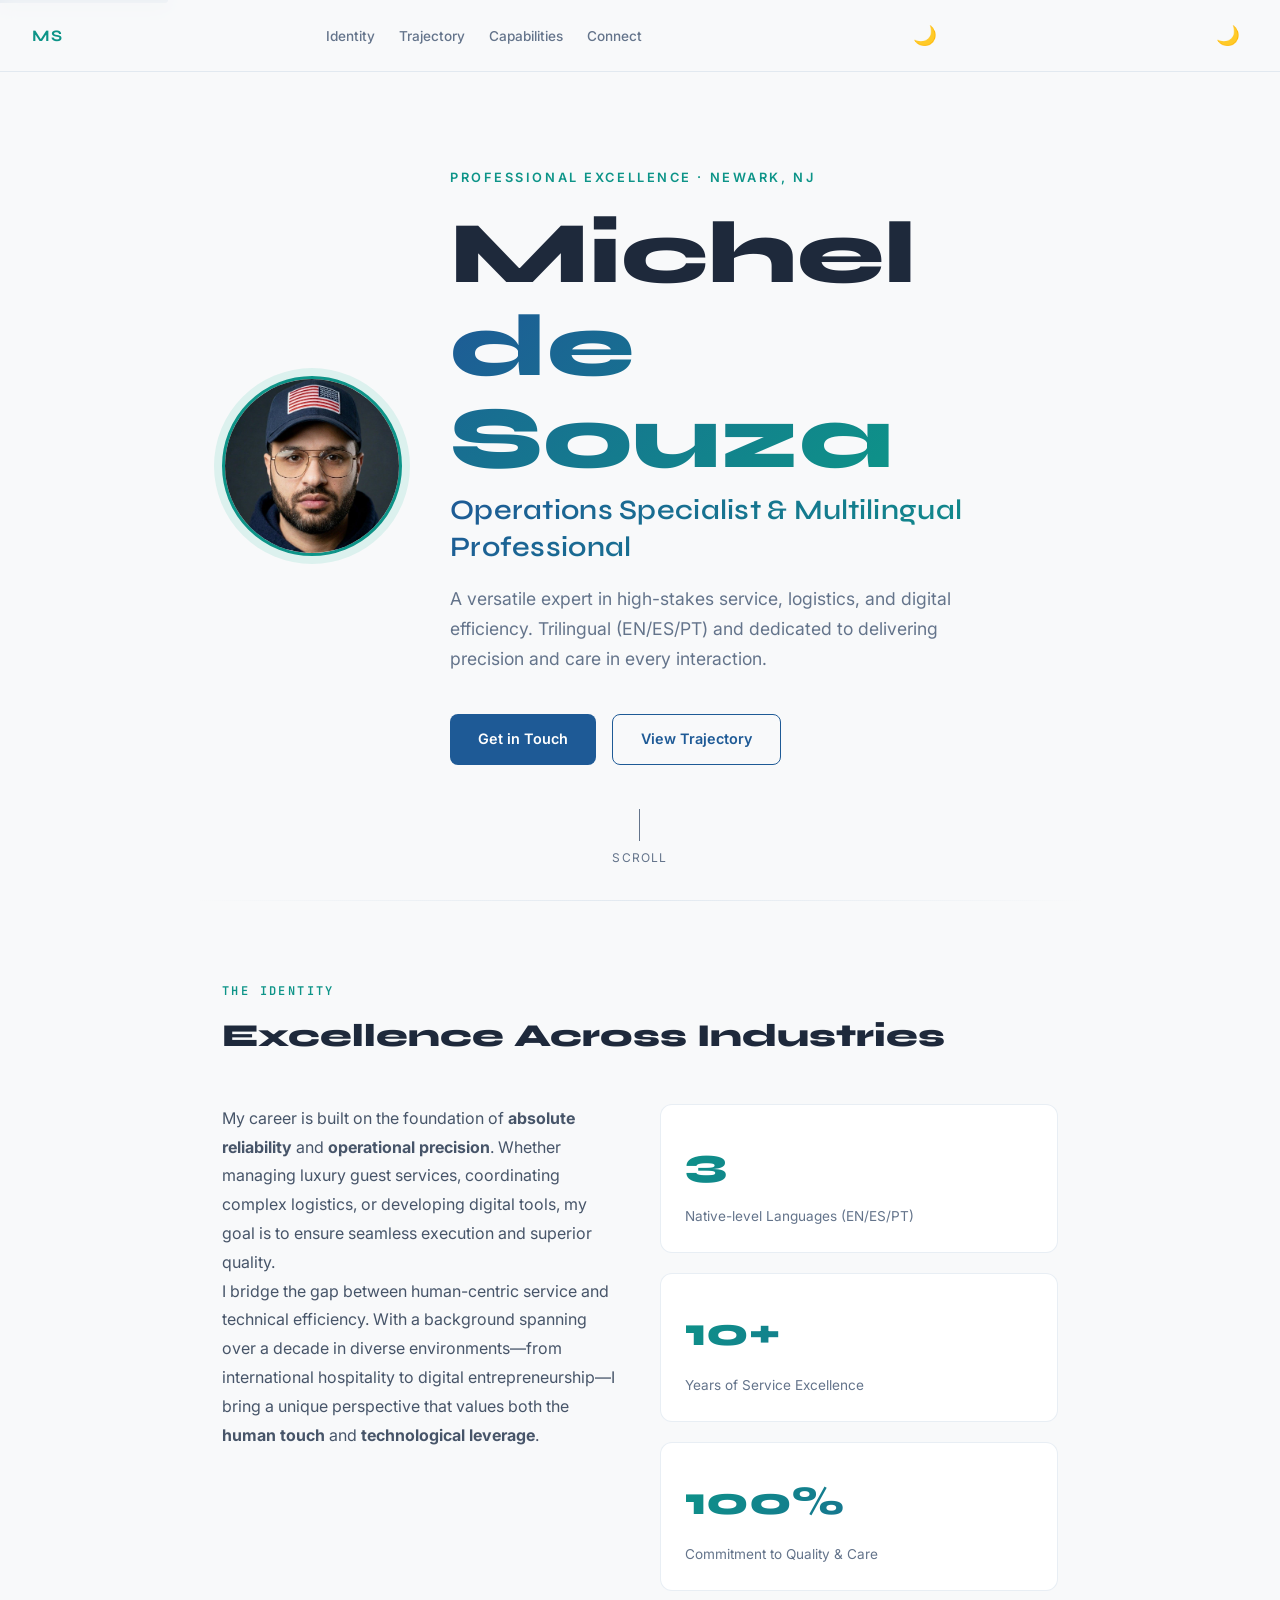
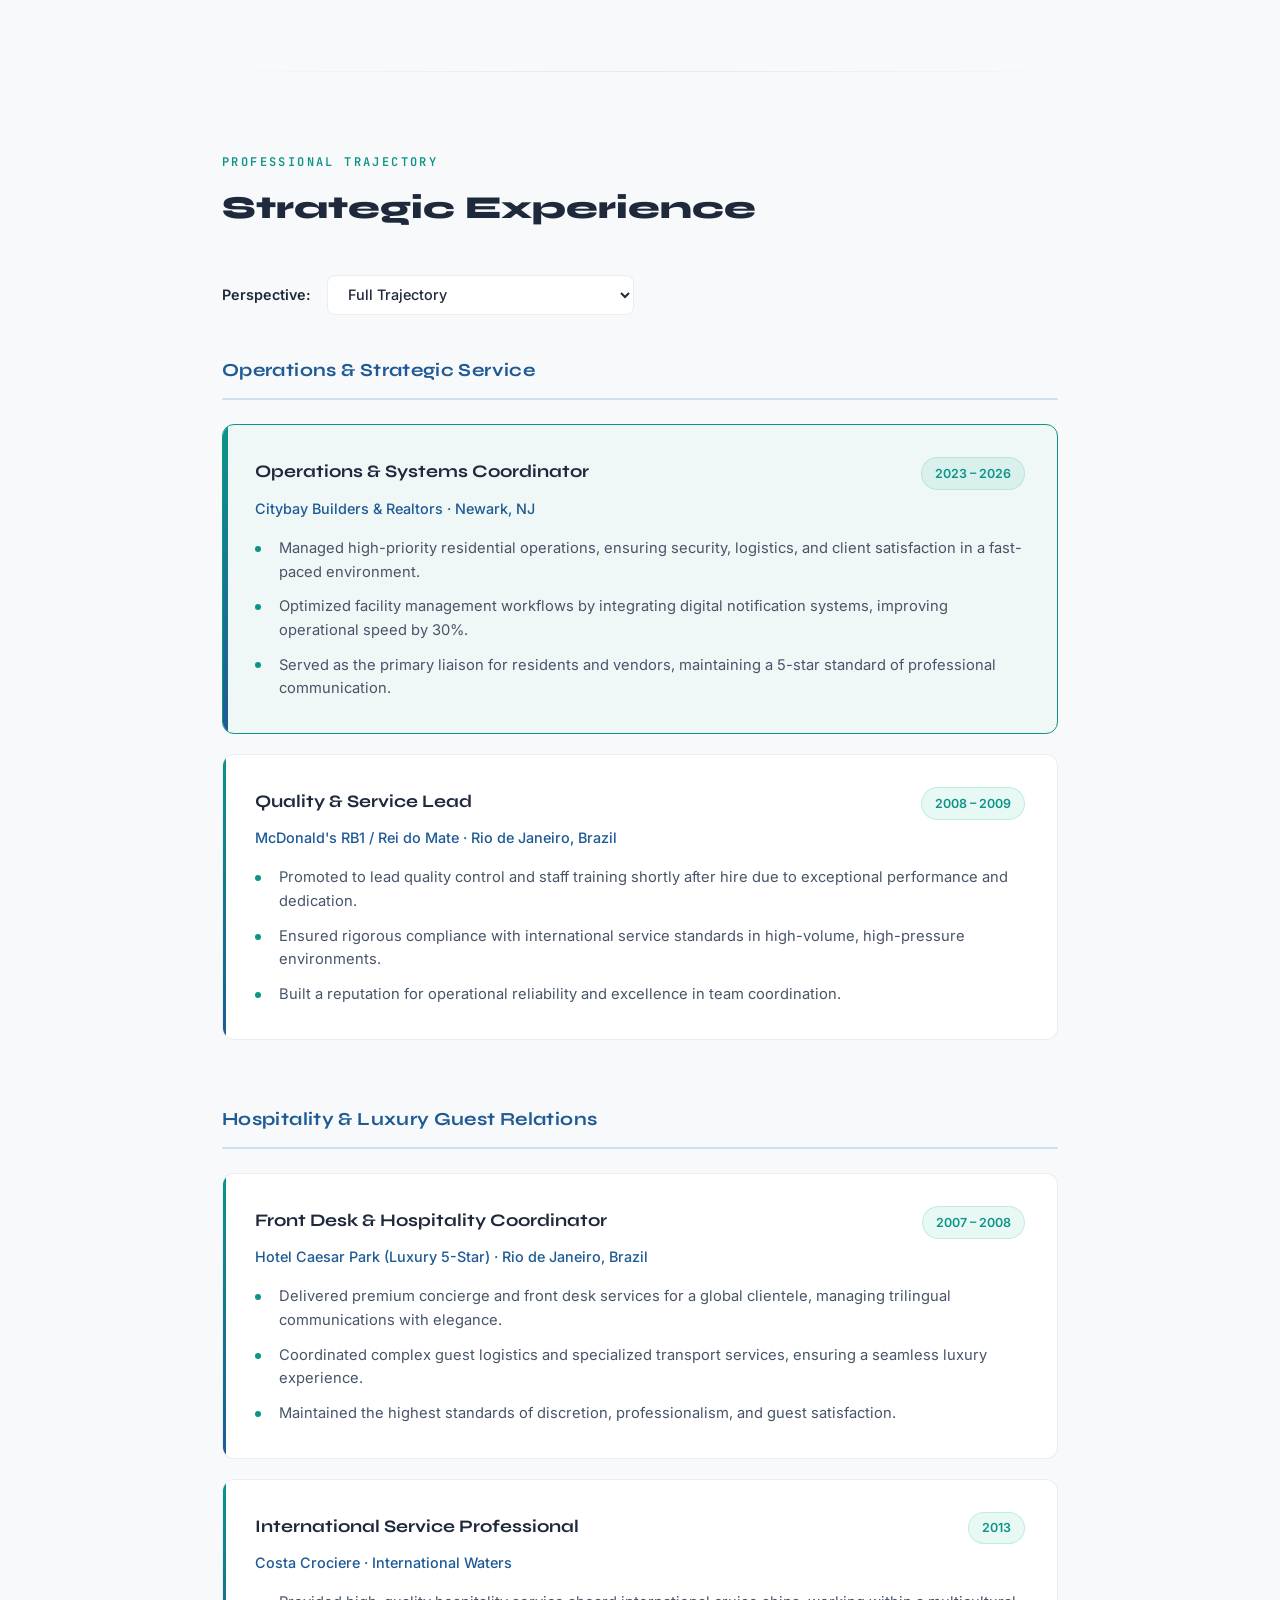
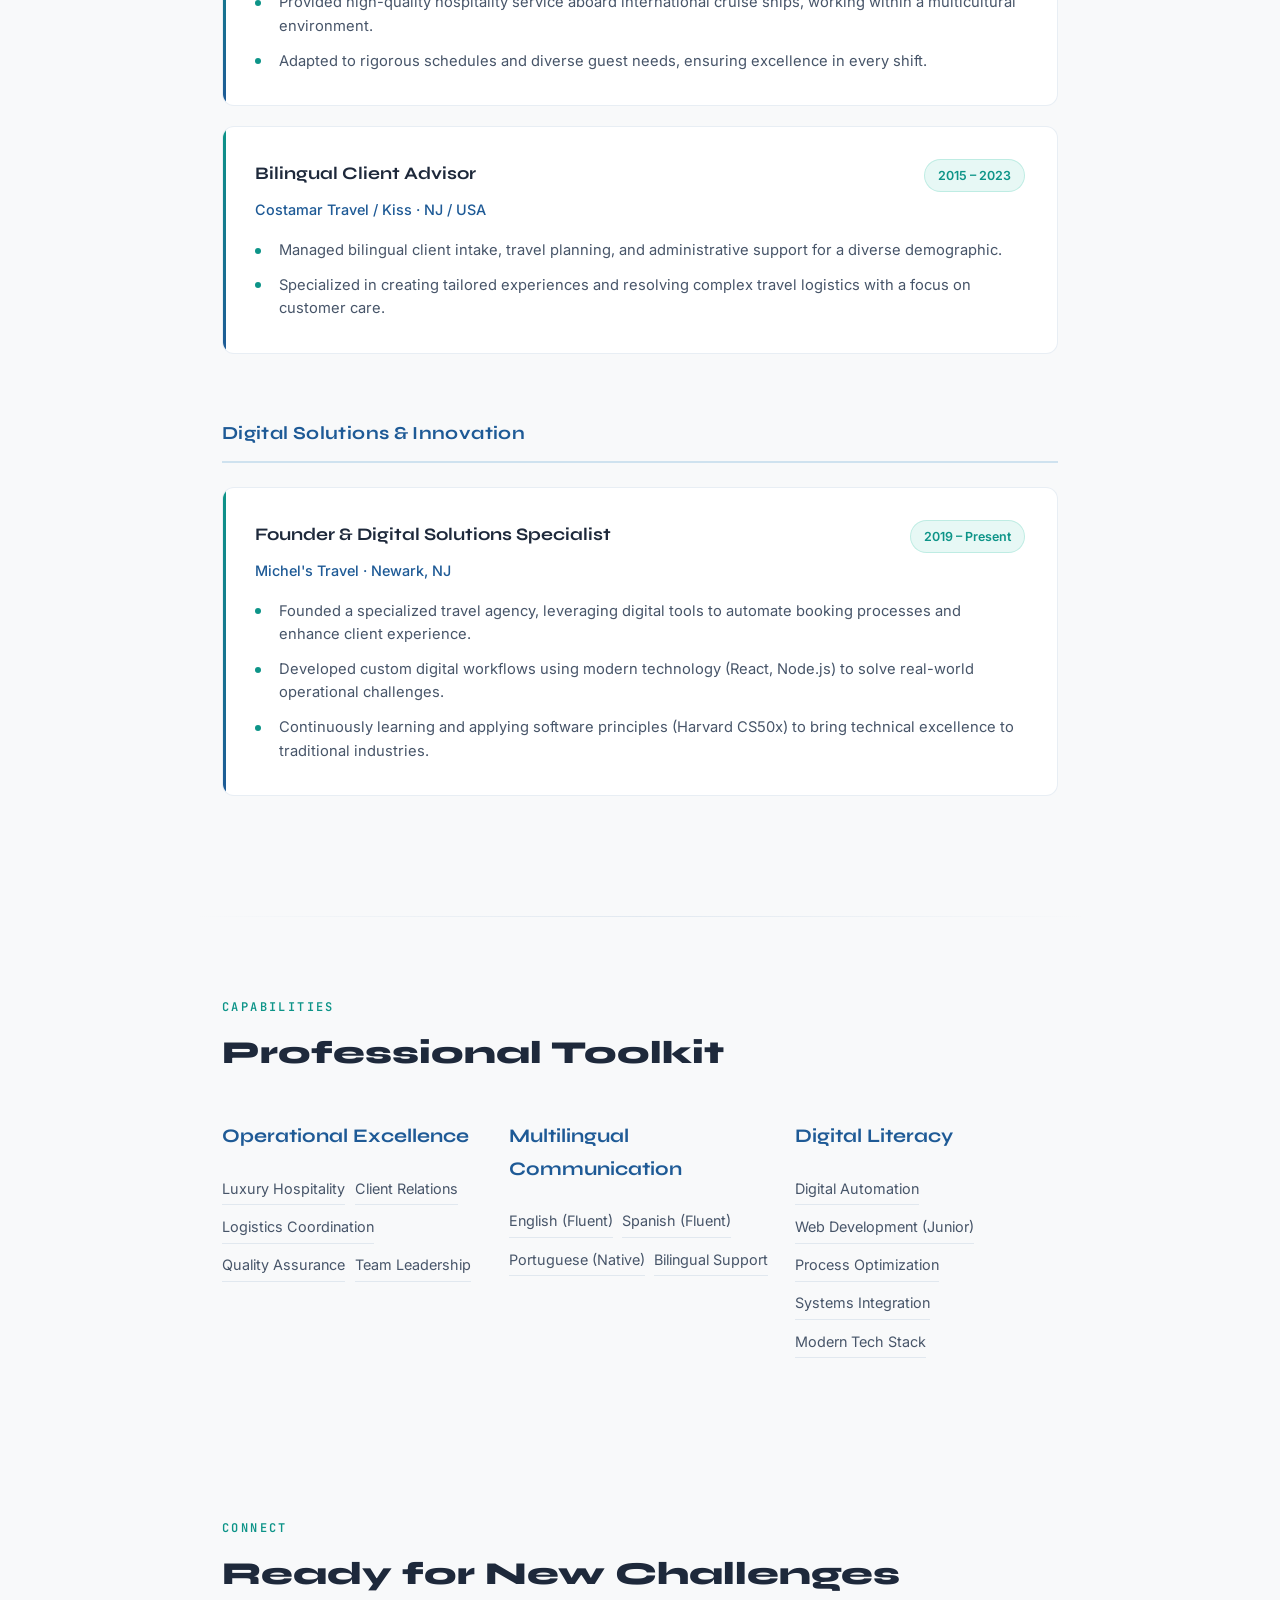
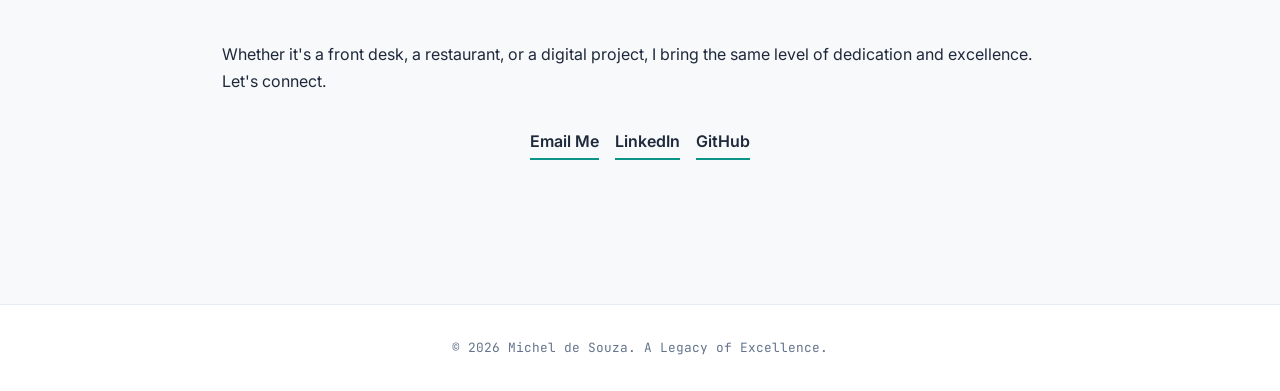
==== commit d3c8829f: "Universal Professional Transformation: Balancing Operations, Hospitality, and Digital Skills" ====
--- a/index.html
+++ b/index.html
@@ -4,8 +4,8 @@
 <!-- Meta Tags - SEO & Accessibility -->
 <meta charset="UTF-8" />
 <meta name="viewport" content="width=device-width, initial-scale=1.0" />
-<meta name="description" content="Michel de Souza — Full-Stack Software Engineer & Operations Specialist in Newark, NJ. Building excellence through technology and defensive architecture." />
-<meta name="keywords" content="Michel de Souza, Full-Stack Software Engineer, Operations Specialist, TypeScript, React, Node.js, Newark NJ, Software Architecture, Excellence in Engineering" />
+<meta name="description" content="Michel de Souza — Multilingual Operations Specialist & Digital Builder in Newark, NJ. Dedicated to excellence in service, logistics, and technology." />
+<meta name="keywords" content="Michel de Souza, Operations Specialist, Hospitality Professional, Trilingual, Customer Excellence, Newark NJ, Digital Solutions, Professional Excellence" />
 <meta name="author" content="Michel de Souza" />
 <meta name="robots" content="index, follow, max-image-preview:large, max-snippet:-1, max-video-preview:-1" />
 <meta name="googlebot" content="index, follow" />
@@ -16,20 +16,20 @@
 <!-- Open Graph Tags -->
 <meta property="og:type" content="profile" />
 <meta property="og:url" content="https://njfw50.github.io/" />
-<meta property="og:title" content="Michel de Souza | Engineering Excellence & Operations" />
-<meta property="og:description" content="Trilingual Software Engineer & Operations Specialist. Bridging the gap between complex logistics and high-performance technology." />
+<meta property="og:title" content="Michel de Souza | Professional Excellence & Multilingual Operations" />
+<meta property="og:description" content="A versatile professional bridging the gap between high-stakes operations, luxury hospitality, and modern technology." />
 <meta property="og:image" content="https://njfw50.github.io/photo.jpg" />
 <meta property="og:image:width" content="400" />
 <meta property="og:image:height" content="400" />
-<meta property="og:site_name" content="Michel de Souza — Engineering Excellence" />
+<meta property="og:site_name" content="Michel de Souza — Universal Excellence" />
 <meta property="og:locale" content="en_US" />
 <meta property="profile:first_name" content="Michel" />
 <meta property="profile:last_name" content="de Souza" />
 
 <!-- Twitter Card Tags -->
 <meta name="twitter:card" content="summary_large_image" />
-<meta name="twitter:title" content="Michel de Souza | Engineering Excellence" />
-<meta name="twitter:description" content="Software Engineer & Operations Specialist specializing in TypeScript, React, and Node.js." />
+<meta name="twitter:title" content="Michel de Souza | Professional Excellence" />
+<meta name="twitter:description" content="Operations Specialist & Multilingual Professional focused on service excellence and digital efficiency." />
 <meta name="twitter:image" content="https://njfw50.github.io/photo.jpg" />
 
 <!-- Canonical URL -->
@@ -64,7 +64,7 @@
 <!-- Favicon -->
 <link rel="icon" type="image/svg+xml" href="data:image/svg+xml,<svg xmlns='http://www.w3.org/2000/svg' viewBox='0 0 100 100'><text y='75' font-size='75' font-family='Syne' font-weight='800' fill='%231abc9c'>M</text></svg>" />
 
-<title>Michel de Souza | Engineering Excellence & Operations</title>
+<title>Michel de Souza | Professional Excellence & Operations</title>
 
 <!-- Structured Data -->
 <script type="application/ld+json">
@@ -74,8 +74,8 @@
   "name": "Michel de Souza",
   "url": "https://njfw50.github.io/",
   "image": "https://njfw50.github.io/photo.jpg",
-  "jobTitle": "Full-Stack Software Engineer",
-  "description": "Trilingual Full-Stack Software Engineer & Operations Specialist based in Newark, NJ.",
+  "jobTitle": "Operations & Service Specialist",
+  "description": "Trilingual professional with a decade of experience in operations, luxury hospitality, and digital solutions.",
   "email": "mailto:michelstravelus@gmail.com",
   "telephone": "+1-862-350-1161",
   "address": {
@@ -89,7 +89,7 @@
     "https://linkedin.com/in/njfw23"
   ],
   "knowsLanguage": ["English", "Spanish", "Portuguese"],
-  "knowsAbout": ["TypeScript", "React", "Node.js", "Software Architecture", "Operations Management"]
+  "knowsAbout": ["Operations Management", "Customer Excellence", "Digital Automation", "Hospitality Logistics"]
 }
 </script>
 </head>
@@ -101,11 +101,9 @@
 <nav role="navigation" aria-label="Main navigation">
 <div class="nav-name" aria-label="Michel de Souza">MS</div>
 <ul class="nav-links">
-<li><a href="#about">Philosophy</a></li>
+<li><a href="#about">Identity</a></li>
 <li><a href="#experience">Trajectory</a></li>
-<li><a href="#projects">Artifacts</a></li>
-<li><a href="#education">Knowledge</a></li>
-<li><a href="#skills">Stack</a></li>
+<li><a href="#skills">Capabilities</a></li>
 <li><a href="#contact">Connect</a></li>
 </ul>
 </nav>
@@ -117,12 +115,12 @@
 <div class="hero-inner">
 <img src="photo.jpg" alt="Michel de Souza" class="hero-photo" loading="eager" width="180" height="180" />
 <div class="hero-text">
-<div class="hero-eyebrow">Engineering Excellence · Newark, NJ</div>
-<h1>Michel <span>de Souza</span><span class="h1-role">Full-Stack Engineer & Operations Specialist</span></h1>
-<p class="hero-tagline">Transforming complex operational logic into high-performance digital systems. Trilingual builder focused on security, scalability, and defensive architecture.</p>
+<div class="hero-eyebrow">Professional Excellence · Newark, NJ</div>
+<h1>Michel <span>de Souza</span><span class="h1-role">Operations Specialist & Multilingual Professional</span></h1>
+<p class="hero-tagline">A versatile expert in high-stakes service, logistics, and digital efficiency. Trilingual (EN/ES/PT) and dedicated to delivering precision and care in every interaction.</p>
 <div class="hero-actions">
-<a href="#contact" class="btn btn-primary">Start a Conversation</a>
-<a href="#projects" class="btn btn-outline">Explore Artifacts</a>
+<a href="#contact" class="btn btn-primary">Get in Touch</a>
+<a href="#experience" class="btn btn-outline">View Trajectory</a>
 </div>
 </div>
 </div>
@@ -131,14 +129,14 @@
 
 <div class="section-divider" aria-hidden="true"></div>
 
-<!-- About Section -->
-<section id="about" aria-label="Philosophy">
-<div class="section-label">The Philosophy</div>
-<h2 class="section-title">Bridging Logic & Excellence</h2>
+<!-- Identity Section -->
+<section id="about" aria-label="Identity">
+<div class="section-label">The Identity</div>
+<h2 class="section-title">Excellence Across Industries</h2>
 <div class="about-grid">
 <div class="about-text">
-<p>My career is defined by a commitment to <strong>operational excellence</strong> and <strong>technical rigor</strong>. I don't just write code; I architect systems that reflect a deep understanding of real-world logistics and user needs.</p>
-<p>From managing high-stakes service operations to building production-grade software, my focus remains the same: <strong>Defensive Design</strong>, <strong>Process Optimization</strong>, and <strong>Zero-Failure Execution</strong>. I leverage technology to solve the "unsolvable" and bring clarity to complexity.</p>
+<p>My career is built on the foundation of <strong>absolute reliability</strong> and <strong>operational precision</strong>. Whether managing luxury guest services, coordinating complex logistics, or developing digital tools, my goal is to ensure seamless execution and superior quality.</p>
+<p>I bridge the gap between human-centric service and technical efficiency. With a background spanning over a decade in diverse environments—from international hospitality to digital entrepreneurship—I bring a unique perspective that values both the <strong>human touch</strong> and <strong>technological leverage</strong>.</p>
 </div>
 <div class="about-stats">
 <div class="stat-card" tabindex="0">
@@ -147,11 +145,11 @@
 </div>
 <div class="stat-card" tabindex="0">
 <div class="stat-number">10+</div>
-<div class="stat-desc">Years of Operational Leadership</div>
+<div class="stat-desc">Years of Service Excellence</div>
 </div>
 <div class="stat-card" tabindex="0">
-<div class="stat-number">CS50x</div>
-<div class="stat-desc">Harvard-Certified Engineering Rigor</div>
+<div class="stat-number">100%</div>
+<div class="stat-desc">Commitment to Quality & Care</div>
 </div>
 </div>
 </div>
@@ -167,56 +165,98 @@
 <div class="exp-filter-container">
 <label for="category-filter" class="filter-label">Perspective:</label>
 <select id="category-filter" class="category-filter">
-<option value="all">Full View</option>
-<option value="software-development">Engineering & Technology</option>
+<option value="all">Full Trajectory</option>
 <option value="operations">Operations & Strategic Service</option>
+<option value="hospitality">Hospitality & Luxury Guest Relations</option>
+<option value="digital">Digital Solutions & Innovation</option>
 </select>
 </div>
 
 <div class="exp-list" id="experience-list">
-<!-- Engineering & Tech -->
-<div class="exp-category" data-category="software-development">
-<h3 class="exp-category-title">Engineering & Technology</h3>
-<article class="exp-card highlight" data-skills="typescript,react,nodejs,fullstack,architecture">
-<div class="exp-header">
-<h4 class="exp-title">Operations Founder & Full-Stack Engineer</h4>
-<span class="exp-period">2019 – Present</span>
-</div>
-<div class="exp-company">Michel's Travel · Newark, NJ</div>
-<ul class="exp-bullets">
-<li>Engineered a full-stack flight booking ecosystem using <strong>TypeScript, React, Node.js, and Drizzle ORM</strong>, optimizing complex logistics for a trilingual client base.</li>
-<li>Established engineering DOGMAs: <strong>Zod-based validation</strong>, <strong>External Service Isolation</strong>, and <strong>Defensive Architecture</strong>.</li>
-<li>Automated legacy manual processes, reducing operational overhead by 40% through custom software solutions.</li>
-</ul>
-</article>
-</div>
-
 <!-- Operations & Strategic Service -->
 <div class="exp-category" data-category="operations">
 <h3 class="exp-category-title">Operations & Strategic Service</h3>
-<article class="exp-card" data-skills="operations,security,systems-coordination">
-<div class="exp-header">
-<h4 class="exp-title">Client Operations & Systems Coordinator</h4>
+<article class="exp-card highlight" data-skills="operations,logistics,security,client-relations">
+<div class="exp-header">
+<h4 class="exp-title">Operations & Systems Coordinator</h4>
 <span class="exp-period">2023 – 2026</span>
 </div>
 <div class="exp-company">Citybay Builders & Realtors · Newark, NJ</div>
 <ul class="exp-bullets">
-<li>Managed high-priority client operations and security systems coordination in a fast-paced urban environment.</li>
-<li>Optimized service management workflows through software integration, improving package logistics and resident notification speed.</li>
-<li>Translated complex operational requirements into actionable technical improvements for facility management.</li>
-</ul>
-</article>
-
-<article class="exp-card" data-skills="hospitality-ops,team-leadership,quality-assurance">
-<div class="exp-header">
-<h4 class="exp-title">Operations & Quality Lead</h4>
+<li>Managed high-priority residential operations, ensuring security, logistics, and client satisfaction in a fast-paced environment.</li>
+<li>Optimized facility management workflows by integrating digital notification systems, improving operational speed by 30%.</li>
+<li>Served as the primary liaison for residents and vendors, maintaining a 5-star standard of professional communication.</li>
+</ul>
+</article>
+
+<article class="exp-card" data-skills="quality-control,team-leadership,operational-excellence">
+<div class="exp-header">
+<h4 class="exp-title">Quality & Service Lead</h4>
 <span class="exp-period">2008 – 2009</span>
 </div>
-<div class="exp-company">Rei do Mate / Caesar Park · Rio de Janeiro, Brazil</div>
-<ul class="exp-bullets">
-<li>Led quality assurance and service operations for high-volume hospitality venues at international travel hubs.</li>
-<li>Managed trilingual communications and luxury-grade service standards for a global clientele.</li>
-<li>Supervised cross-functional teams, ensuring operational continuity during peak demand periods.</li>
+<div class="exp-company">McDonald's RB1 / Rei do Mate · Rio de Janeiro, Brazil</div>
+<ul class="exp-bullets">
+<li>Promoted to lead quality control and staff training shortly after hire due to exceptional performance and dedication.</li>
+<li>Ensured rigorous compliance with international service standards in high-volume, high-pressure environments.</li>
+<li>Built a reputation for operational reliability and excellence in team coordination.</li>
+</ul>
+</article>
+</div>
+
+<!-- Hospitality & Luxury Guest Relations -->
+<div class="exp-category" data-category="hospitality">
+<h3 class="exp-category-title">Hospitality & Luxury Guest Relations</h3>
+<article class="exp-card" data-skills="luxury-service,multilingual,front-desk,concierge">
+<div class="exp-header">
+<h4 class="exp-title">Front Desk & Hospitality Coordinator</h4>
+<span class="exp-period">2007 – 2008</span>
+</div>
+<div class="exp-company">Hotel Caesar Park (Luxury 5-Star) · Rio de Janeiro, Brazil</div>
+<ul class="exp-bullets">
+<li>Delivered premium concierge and front desk services for a global clientele, managing trilingual communications with elegance.</li>
+<li>Coordinated complex guest logistics and specialized transport services, ensuring a seamless luxury experience.</li>
+<li>Maintained the highest standards of discretion, professionalism, and guest satisfaction.</li>
+</ul>
+</article>
+
+<article class="exp-card" data-skills="international-service,teamwork,hospitality">
+<div class="exp-header">
+<h4 class="exp-title">International Service Professional</h4>
+<span class="exp-period">2013</span>
+</div>
+<div class="exp-company">Costa Crociere · International Waters</div>
+<ul class="exp-bullets">
+<li>Provided high-quality hospitality service aboard international cruise ships, working within a multicultural environment.</li>
+<li>Adapted to rigorous schedules and diverse guest needs, ensuring excellence in every shift.</li>
+</ul>
+</article>
+
+<article class="exp-card" data-skills="travel-planning,client-advisory,multilingual">
+<div class="exp-header">
+<h4 class="exp-title">Bilingual Client Advisor</h4>
+<span class="exp-period">2015 – 2023</span>
+</div>
+<div class="exp-company">Costamar Travel / Kiss · NJ / USA</div>
+<ul class="exp-bullets">
+<li>Managed bilingual client intake, travel planning, and administrative support for a diverse demographic.</li>
+<li>Specialized in creating tailored experiences and resolving complex travel logistics with a focus on customer care.</li>
+</ul>
+</article>
+</div>
+
+<!-- Digital Solutions & Innovation -->
+<div class="exp-category" data-category="digital">
+<h3 class="exp-category-title">Digital Solutions & Innovation</h3>
+<article class="exp-card" data-skills="entrepreneurship,automation,digital-tools,web-basics">
+<div class="exp-header">
+<h4 class="exp-title">Founder & Digital Solutions Specialist</h4>
+<span class="exp-period">2019 – Present</span>
+</div>
+<div class="exp-company">Michel's Travel · Newark, NJ</div>
+<ul class="exp-bullets">
+<li>Founded a specialized travel agency, leveraging digital tools to automate booking processes and enhance client experience.</li>
+<li>Developed custom digital workflows using modern technology (React, Node.js) to solve real-world operational challenges.</li>
+<li>Continuously learning and applying software principles (Harvard CS50x) to bring technical excellence to traditional industries.</li>
 </ul>
 </article>
 </div>
@@ -225,72 +265,38 @@
 
 <div class="section-divider" aria-hidden="true"></div>
 
-<!-- Projects Section (Artifacts) -->
-<section id="projects" aria-label="Technical Artifacts">
-<div class="section-label">Technical Artifacts</div>
-<h2 class="section-title">Featured Projects</h2>
-<div class="projects-grid">
-<!-- Projects would go here - keeping original structure but with refined text -->
-<article class="project-card">
-<div class="project-content">
-<h3 class="project-title">Michel's Travel Platform</h3>
-<p class="project-desc">A production-grade booking engine built with a focus on defensive architecture and type safety. Features complex state management and real-time API integrations.</p>
-<div class="project-tech">
-<span>TypeScript</span>
-<span>React</span>
-<span>Node.js</span>
-<span>Drizzle</span>
-</div>
-</div>
-</article>
-<article class="project-card">
-<div class="project-content">
-<h3 class="project-title">Defensive API Boilerplate</h3>
-<p class="project-desc">A specialized Node.js/Express template implementing strict Zod validation, error boundaries, and SOLID principles for mission-critical applications.</p>
-<div class="project-tech">
-<span>Node.js</span>
-<span>Zod</span>
-<span>Express</span>
-<span>Clean Architecture</span>
-</div>
-</div>
-</article>
-</div>
-</section>
-
-<div class="section-divider" aria-hidden="true"></div>
-
-<!-- Skills Section (Stack) -->
-<section id="skills" aria-label="Technical Stack">
-<div class="section-label">Technical Stack</div>
-<h2 class="section-title">Core Competencies</h2>
+<!-- Capabilities Section -->
+<section id="skills" aria-label="Capabilities">
+<div class="section-label">Capabilities</div>
+<h2 class="section-title">Professional Toolkit</h2>
 <div class="skills-grid">
 <div class="skill-category">
-<h3>Languages</h3>
+<h3>Operational Excellence</h3>
 <div class="skill-tags">
-<span>TypeScript</span>
-<span>JavaScript (ES6+)</span>
-<span>SQL</span>
-<span>HTML5/CSS3</span>
+<span>Luxury Hospitality</span>
+<span>Client Relations</span>
+<span>Logistics Coordination</span>
+<span>Quality Assurance</span>
+<span>Team Leadership</span>
 </div>
 </div>
 <div class="skill-category">
-<h3>Frameworks & Libs</h3>
+<h3>Multilingual Communication</h3>
 <div class="skill-tags">
-<span>React</span>
-<span>Node.js</span>
-<span>Express</span>
-<span>Tailwind CSS</span>
-<span>Drizzle ORM</span>
+<span>English (Fluent)</span>
+<span>Spanish (Fluent)</span>
+<span>Portuguese (Native)</span>
+<span>Bilingual Support</span>
 </div>
 </div>
 <div class="skill-category">
-<h3>Architecture</h3>
+<h3>Digital Literacy</h3>
 <div class="skill-tags">
-<span>SOLID Principles</span>
-<span>Defensive Design</span>
-<span>RESTful APIs</span>
-<span>Unit Testing</span>
+<span>Digital Automation</span>
+<span>Web Development (Junior)</span>
+<span>Process Optimization</span>
+<span>Systems Integration</span>
+<span>Modern Tech Stack</span>
 </div>
 </div>
 </div>
@@ -299,11 +305,11 @@
 <!-- Contact Section -->
 <section id="contact" aria-label="Connect">
 <div class="section-label">Connect</div>
-<h2 class="section-title">Let's Build Something Excellent</h2>
+<h2 class="section-title">Ready for New Challenges</h2>
 <div class="contact-container">
-<p class="contact-intro">I am always open to discussing new opportunities, technical challenges, or strategic collaborations.</p>
+<p class="contact-intro">Whether it's a front desk, a restaurant, or a digital project, I bring the same level of dedication and excellence. Let's connect.</p>
 <div class="contact-links">
-<a href="mailto:michelstravelus@gmail.com" class="contact-item">Email</a>
+<a href="mailto:michelstravelus@gmail.com" class="contact-item">Email Me</a>
 <a href="https://linkedin.com/in/njfw23" class="contact-item" target="_blank">LinkedIn</a>
 <a href="https://github.com/njfw50" class="contact-item" target="_blank">GitHub</a>
 </div>
@@ -313,7 +319,7 @@
 
 <footer role="contentinfo">
 <div class="footer-content">
-<p>&copy; 2026 Michel de Souza. Built with Excellence.</p>
+<p>&copy; 2026 Michel de Souza. A Legacy of Excellence.</p>
 </div>
 </footer>
 
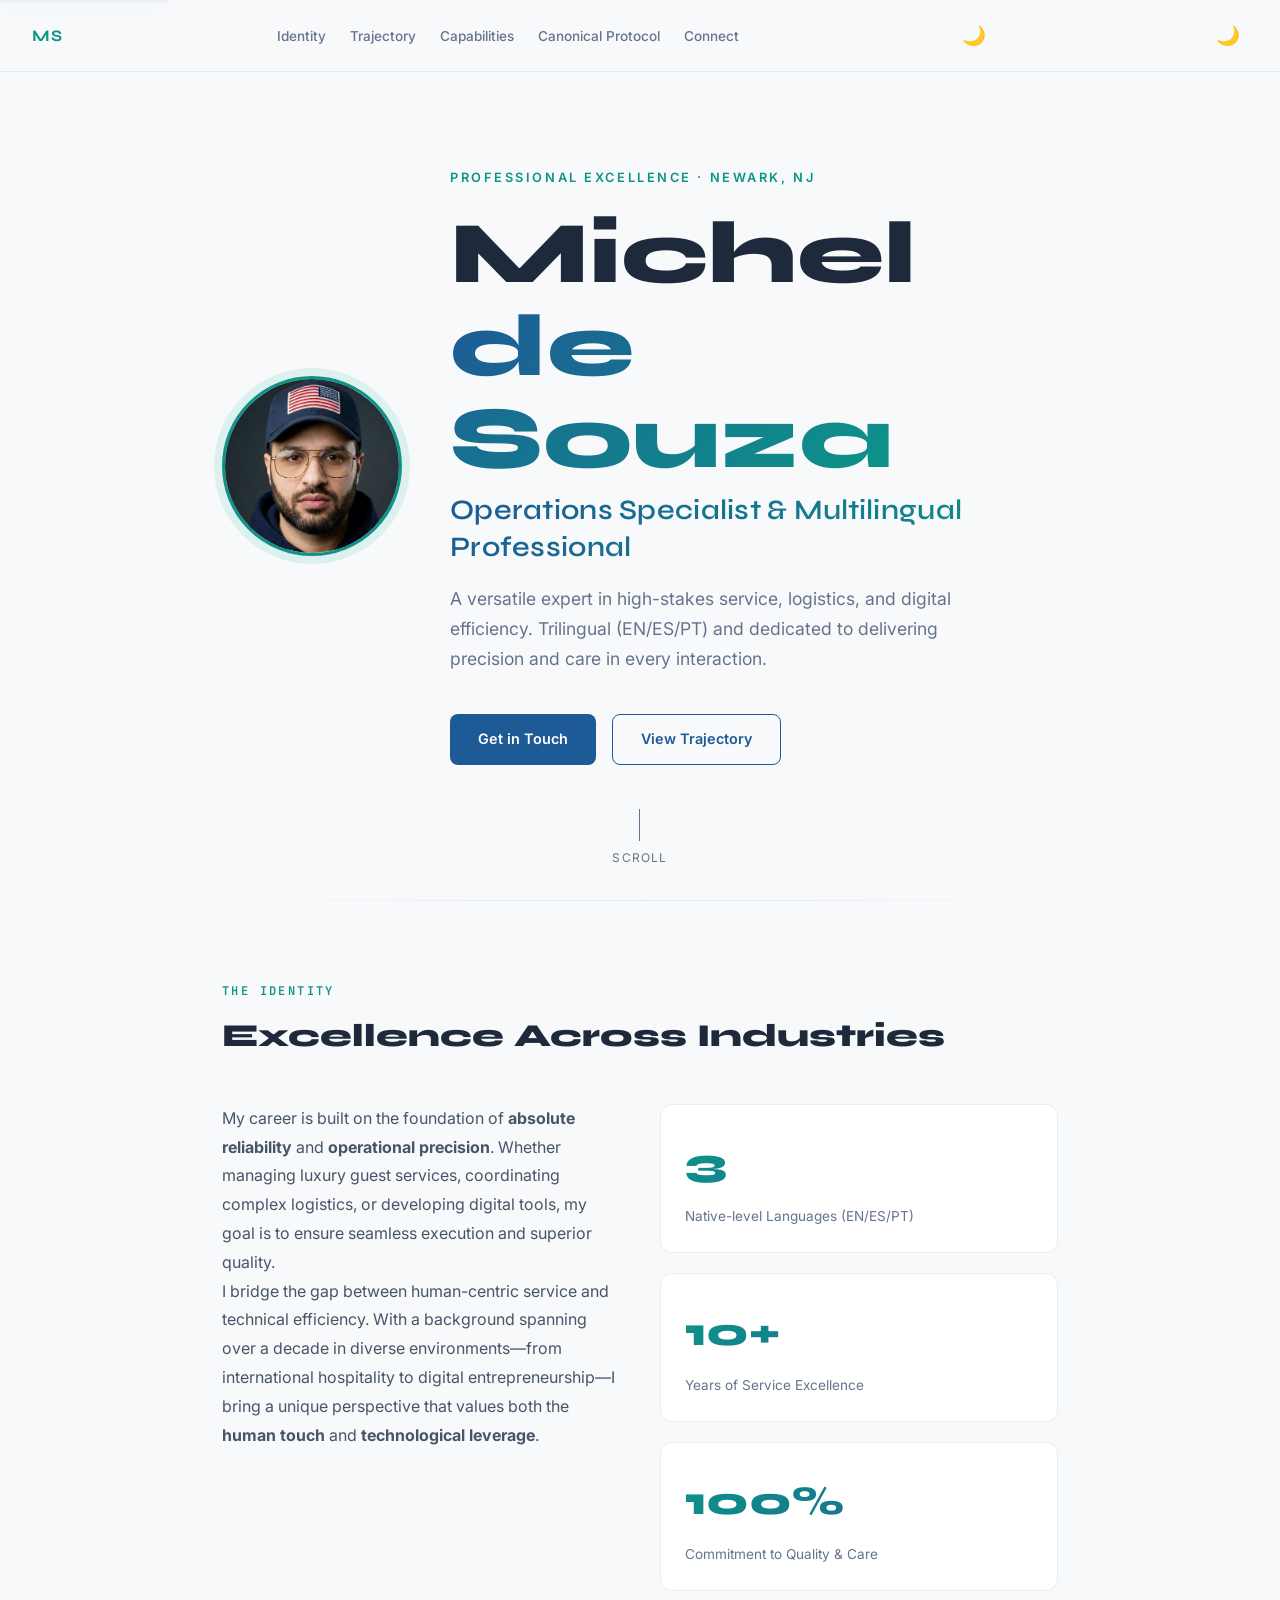
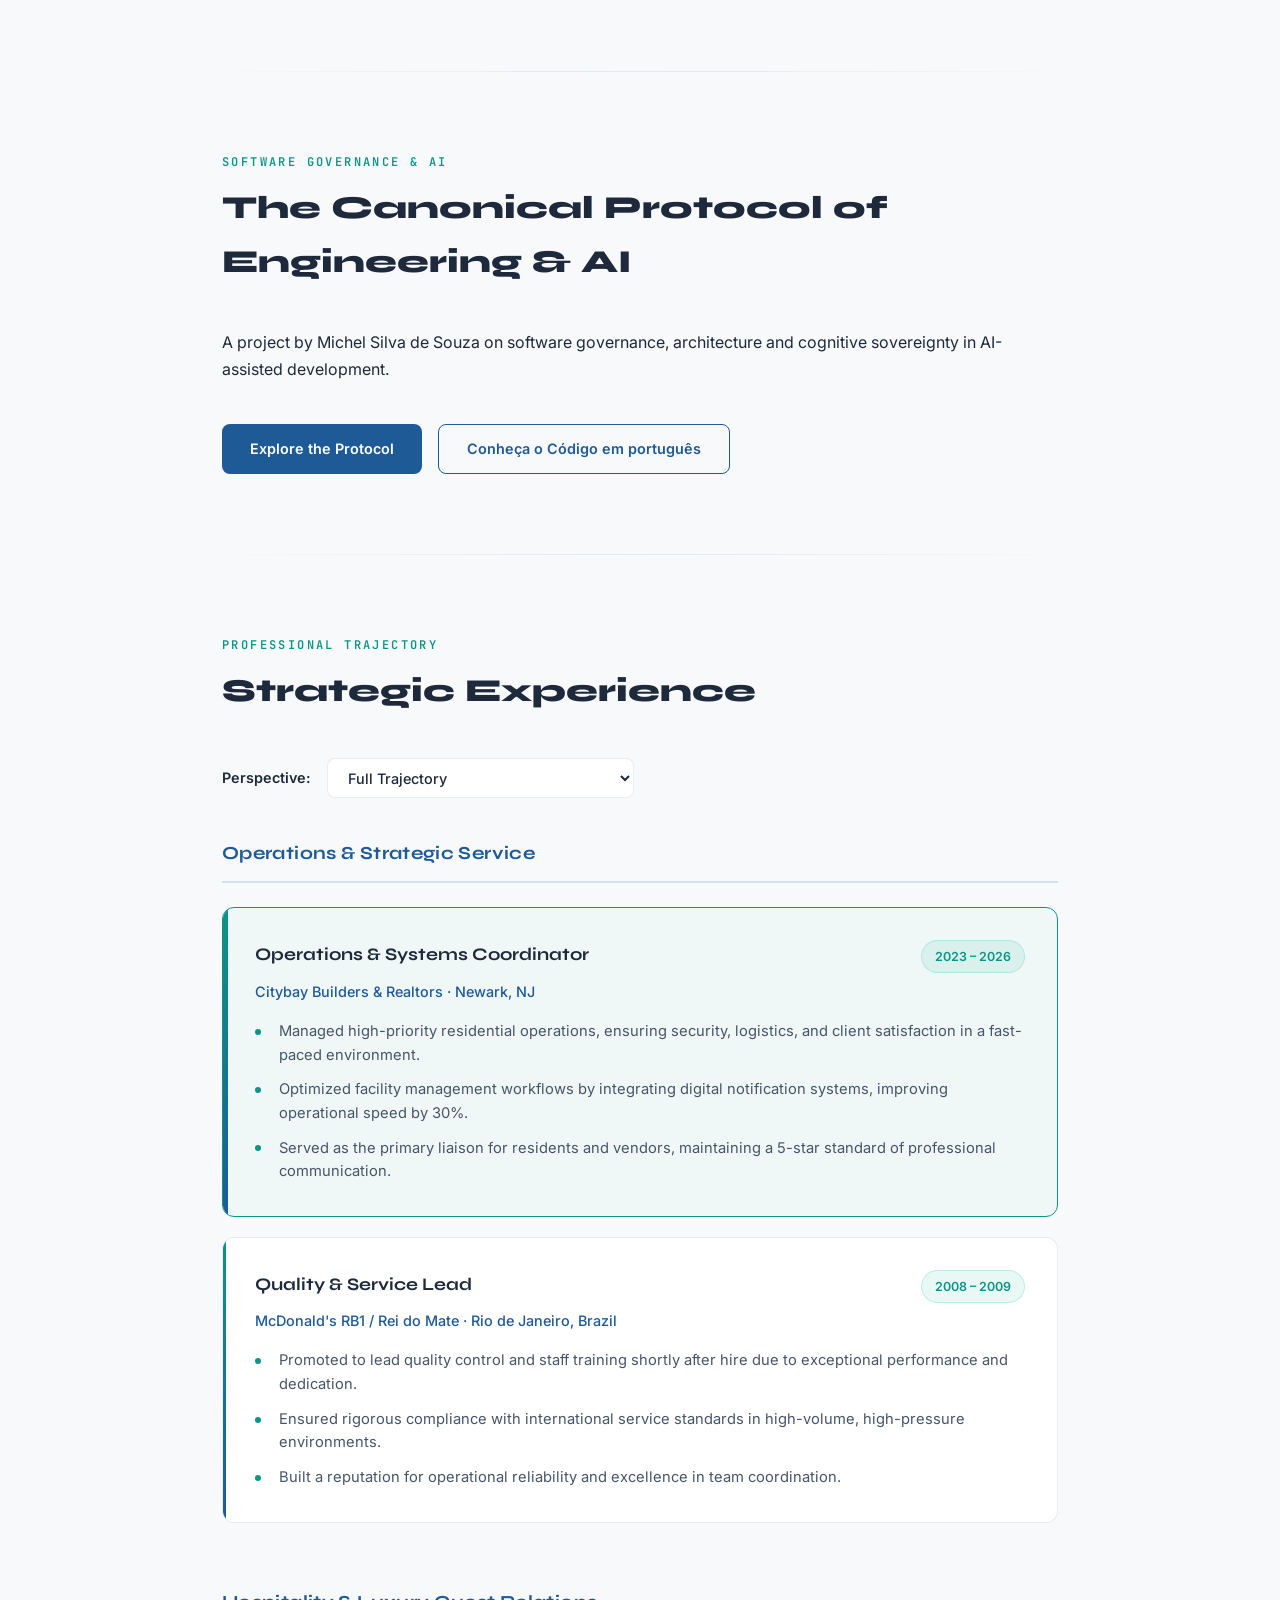
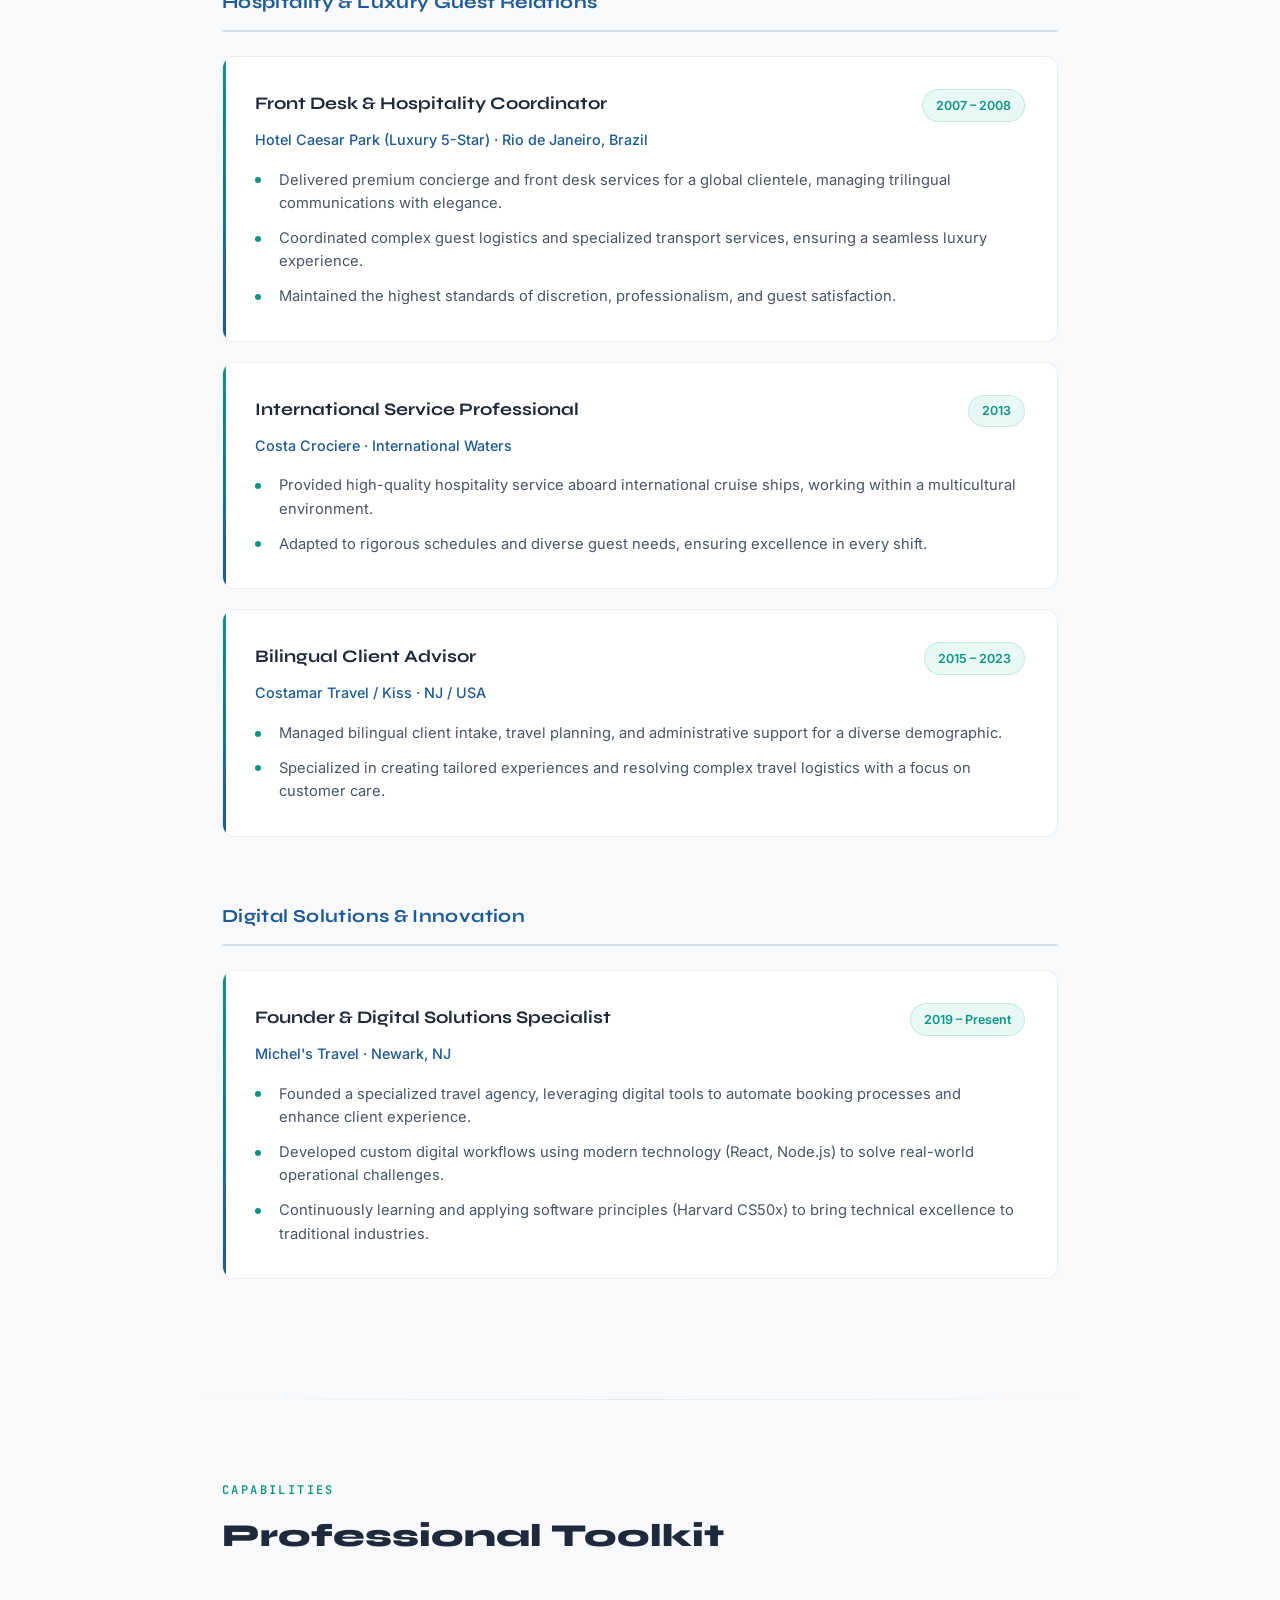
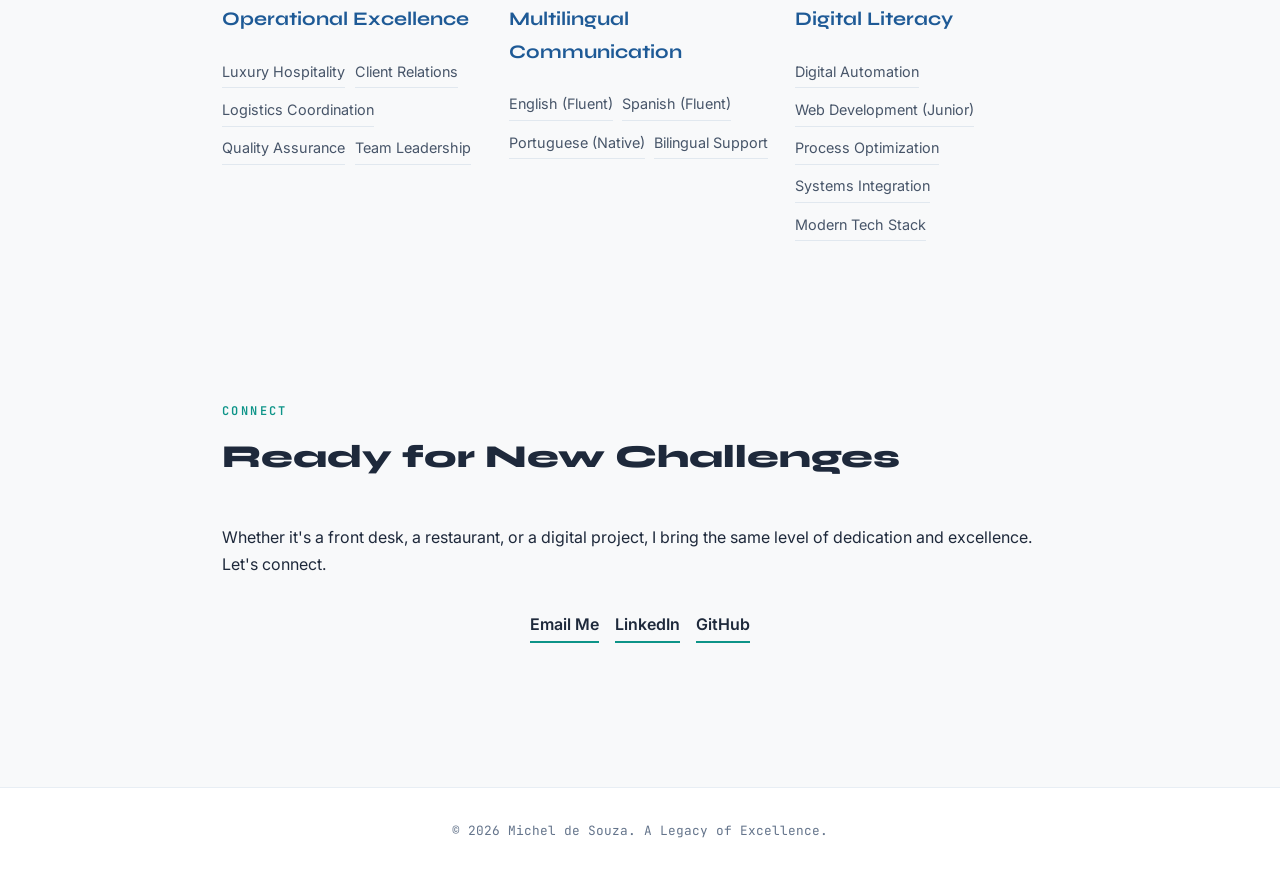
==== commit 87d405fc: "docs: publish bilingual Canonical Protocol introduction with search metadata Add source-linked proje" ====
--- a/index.html
+++ b/index.html
@@ -4,7 +4,7 @@
 <!-- Meta Tags - SEO & Accessibility -->
 <meta charset="UTF-8" />
 <meta name="viewport" content="width=device-width, initial-scale=1.0" />
-<meta name="description" content="Michel de Souza — Multilingual Operations Specialist & Digital Builder in Newark, NJ. Dedicated to excellence in service, logistics, and technology." />
+<meta name="description" content="Michel de Souza — Multilingual Operations Specialist & Digital Builder in Newark, NJ. Author of the Canonical Protocol of Engineering &amp; AI." />
 <meta name="keywords" content="Michel de Souza, Operations Specialist, Hospitality Professional, Trilingual, Customer Excellence, Newark NJ, Digital Solutions, Professional Excellence" />
 <meta name="author" content="Michel de Souza" />
 <meta name="robots" content="index, follow, max-image-preview:large, max-snippet:-1, max-video-preview:-1" />
@@ -104,6 +104,7 @@
 <li><a href="#about">Identity</a></li>
 <li><a href="#experience">Trajectory</a></li>
 <li><a href="#skills">Capabilities</a></li>
+<li><a href="/canonical-engineering-ai/">Canonical Protocol</a></li>
 <li><a href="#contact">Connect</a></li>
 </ul>
 </nav>
@@ -157,6 +158,17 @@
 
 <div class="section-divider" aria-hidden="true"></div>
 
+<!-- Class C: connect the author's portfolio to the original engineering project. -->
+<section id="canonical-project" aria-label="Canonical Protocol of Engineering and AI">
+<div class="section-label">Software Governance &amp; AI</div>
+<h2 class="section-title">The Canonical Protocol of Engineering &amp; AI</h2>
+<p>A project by Michel Silva de Souza on software governance, architecture and cognitive sovereignty in AI-assisted development.</p>
+<div class="hero-actions">
+<a href="/canonical-engineering-ai/" class="btn btn-primary">Explore the Protocol</a>
+<a href="/codigo-canonico-engenharia-ia/" class="btn btn-outline" lang="pt-BR">Conheça o Código em português</a>
+</div>
+</section>
+<div class="section-divider" aria-hidden="true"></div>
 <!-- Experience Section -->
 <section id="experience" aria-label="Professional Trajectory">
 <div class="section-label">Professional Trajectory</div>
